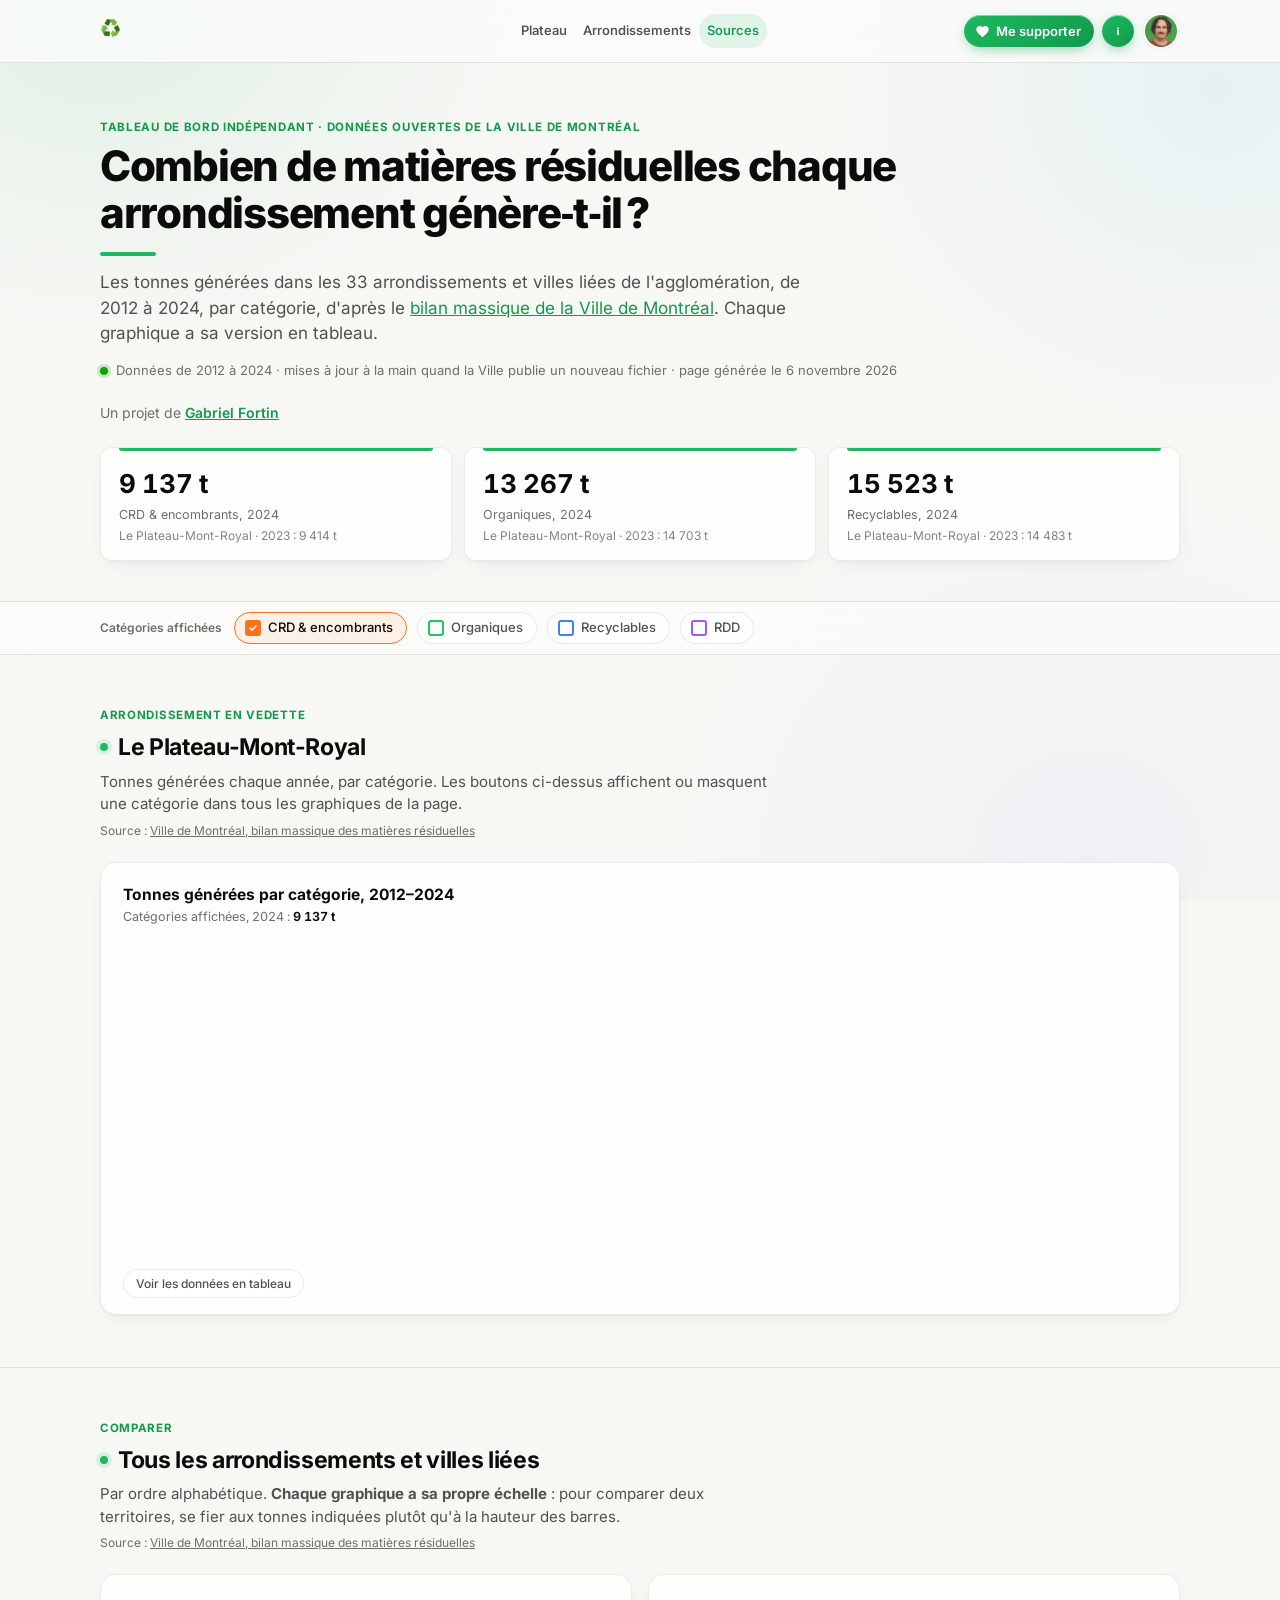
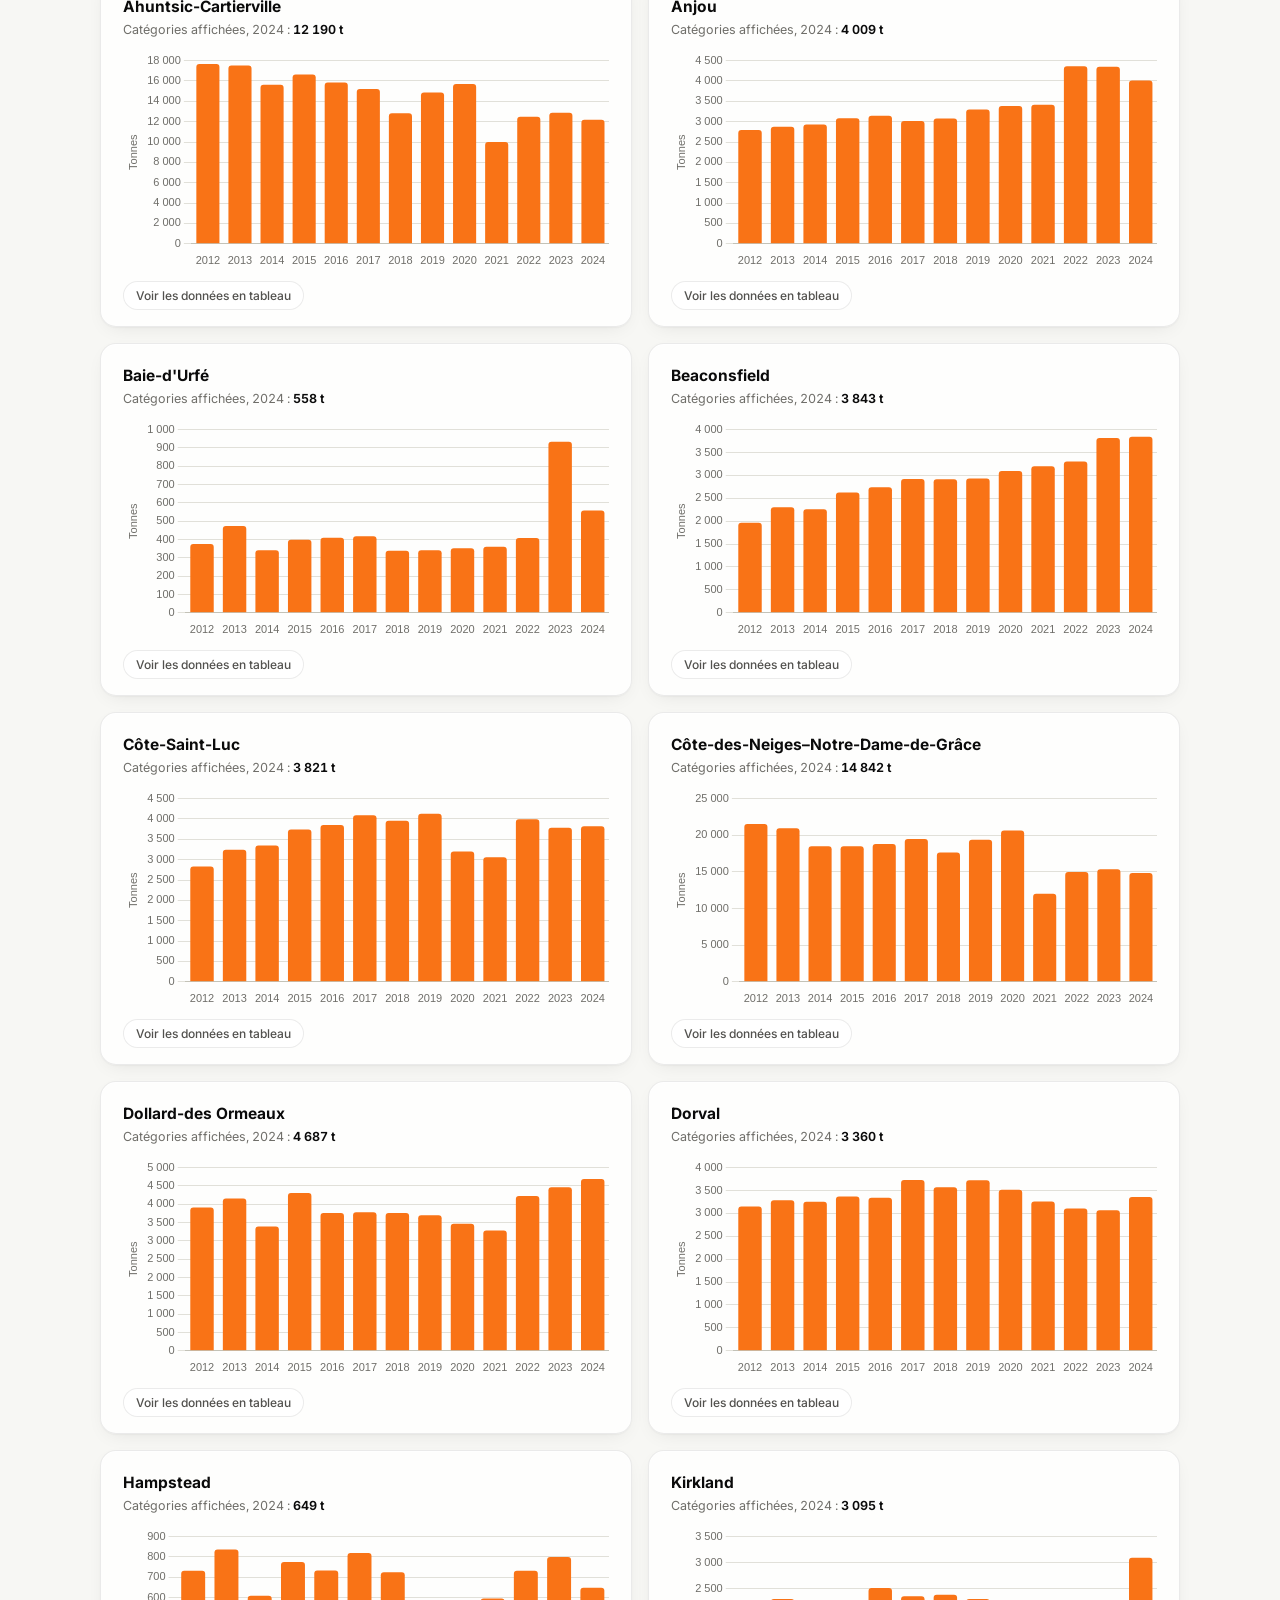
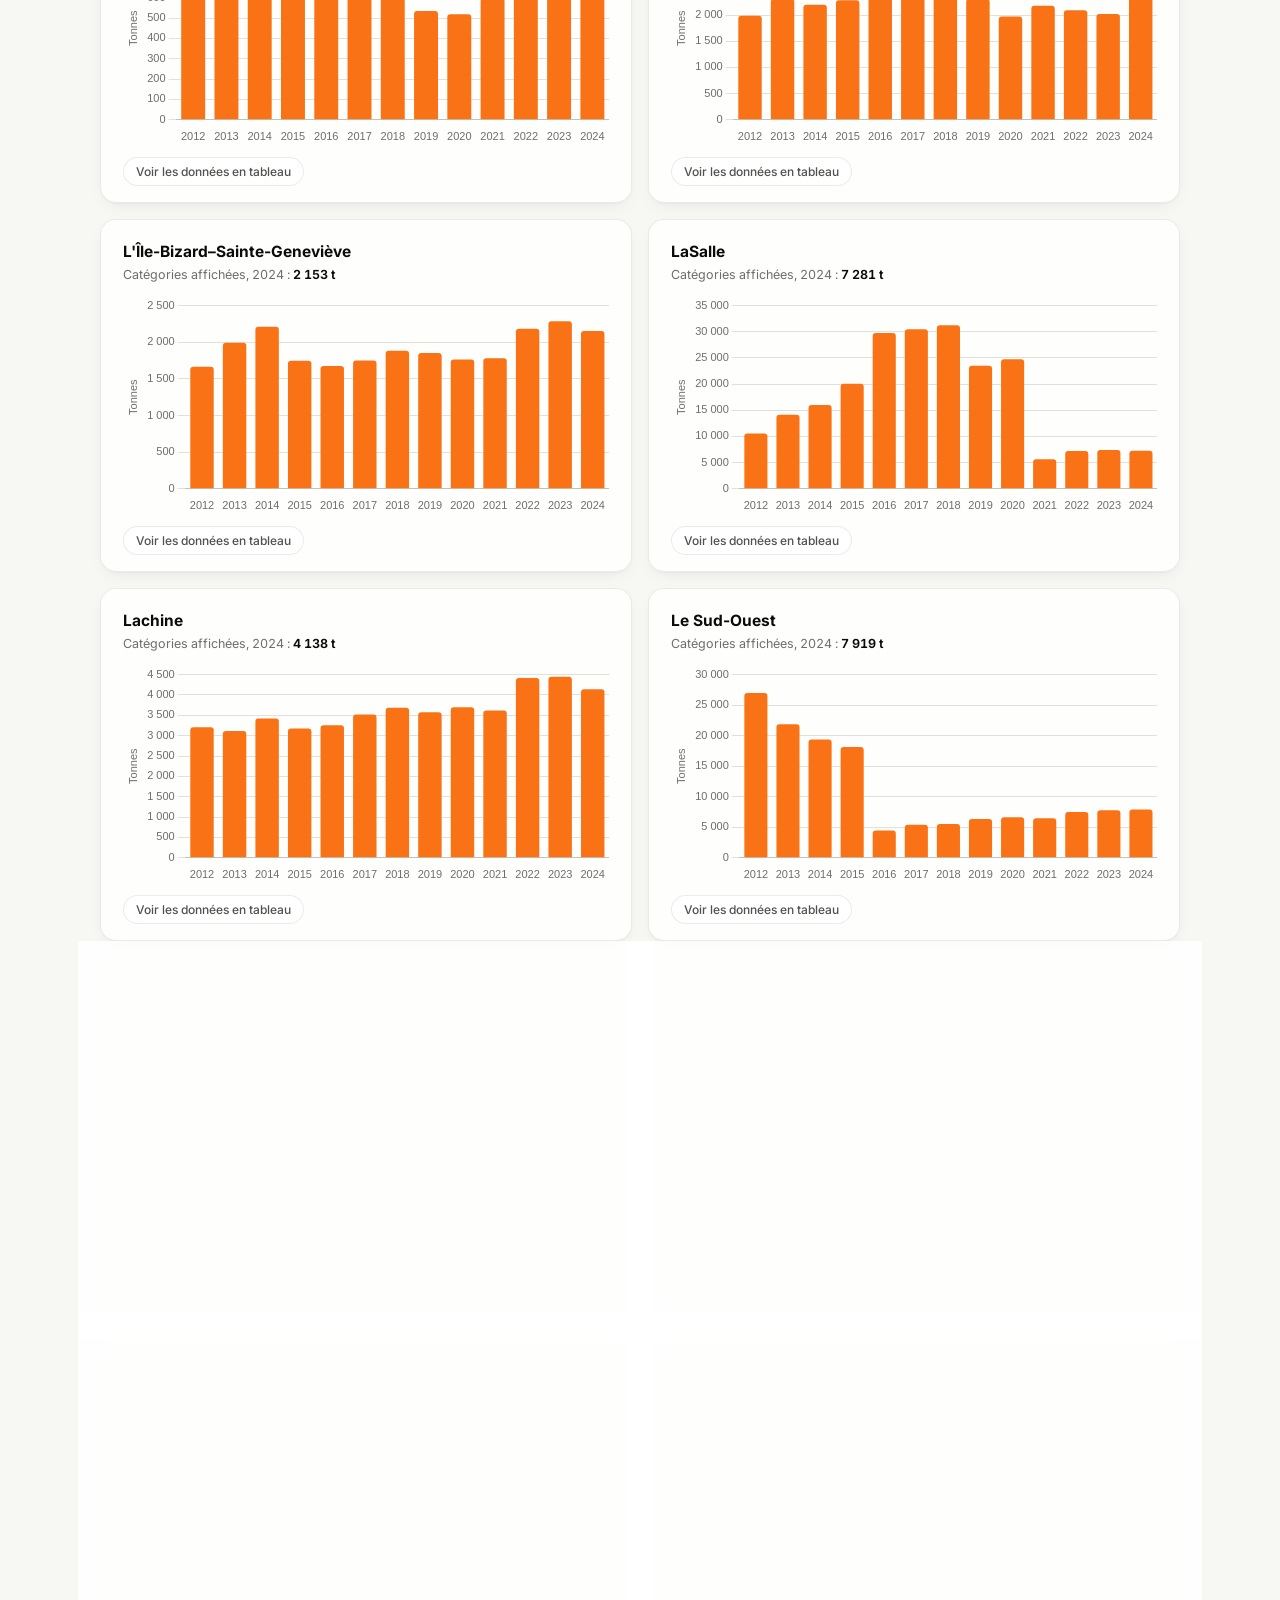
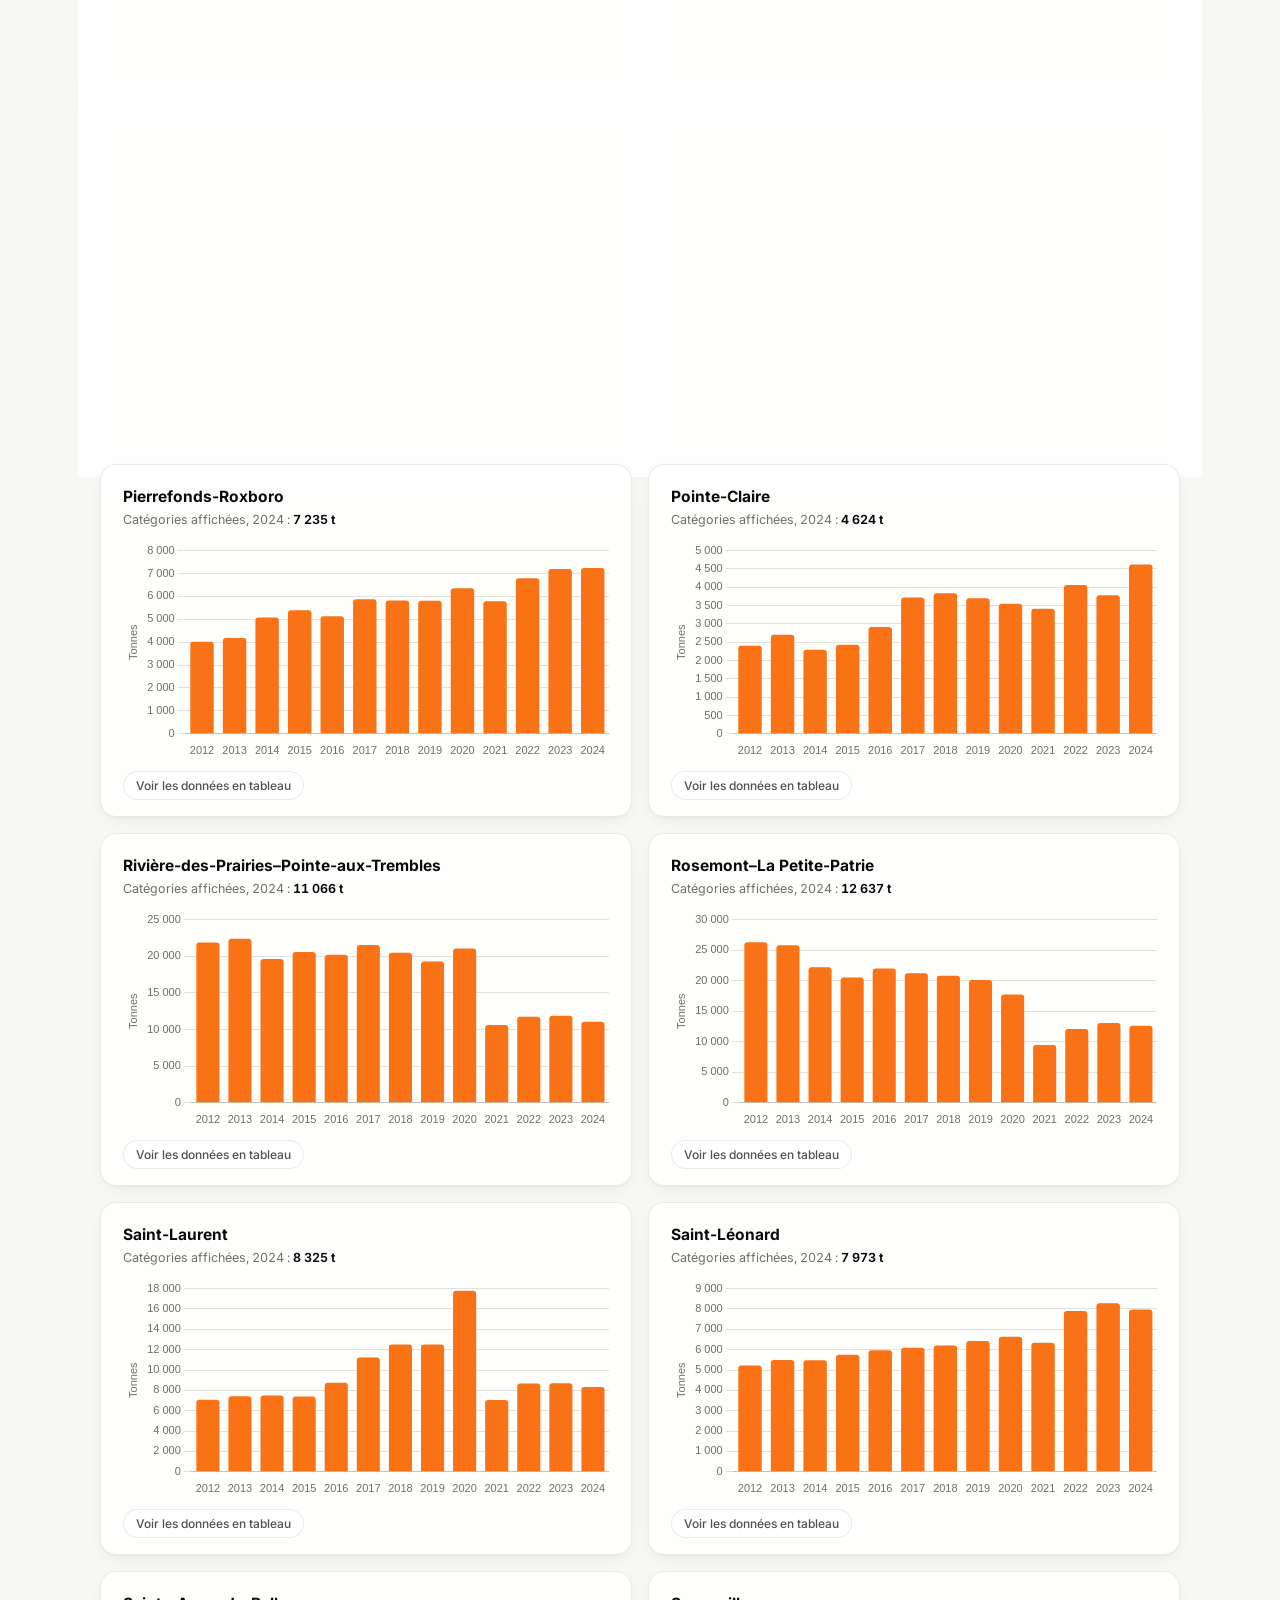
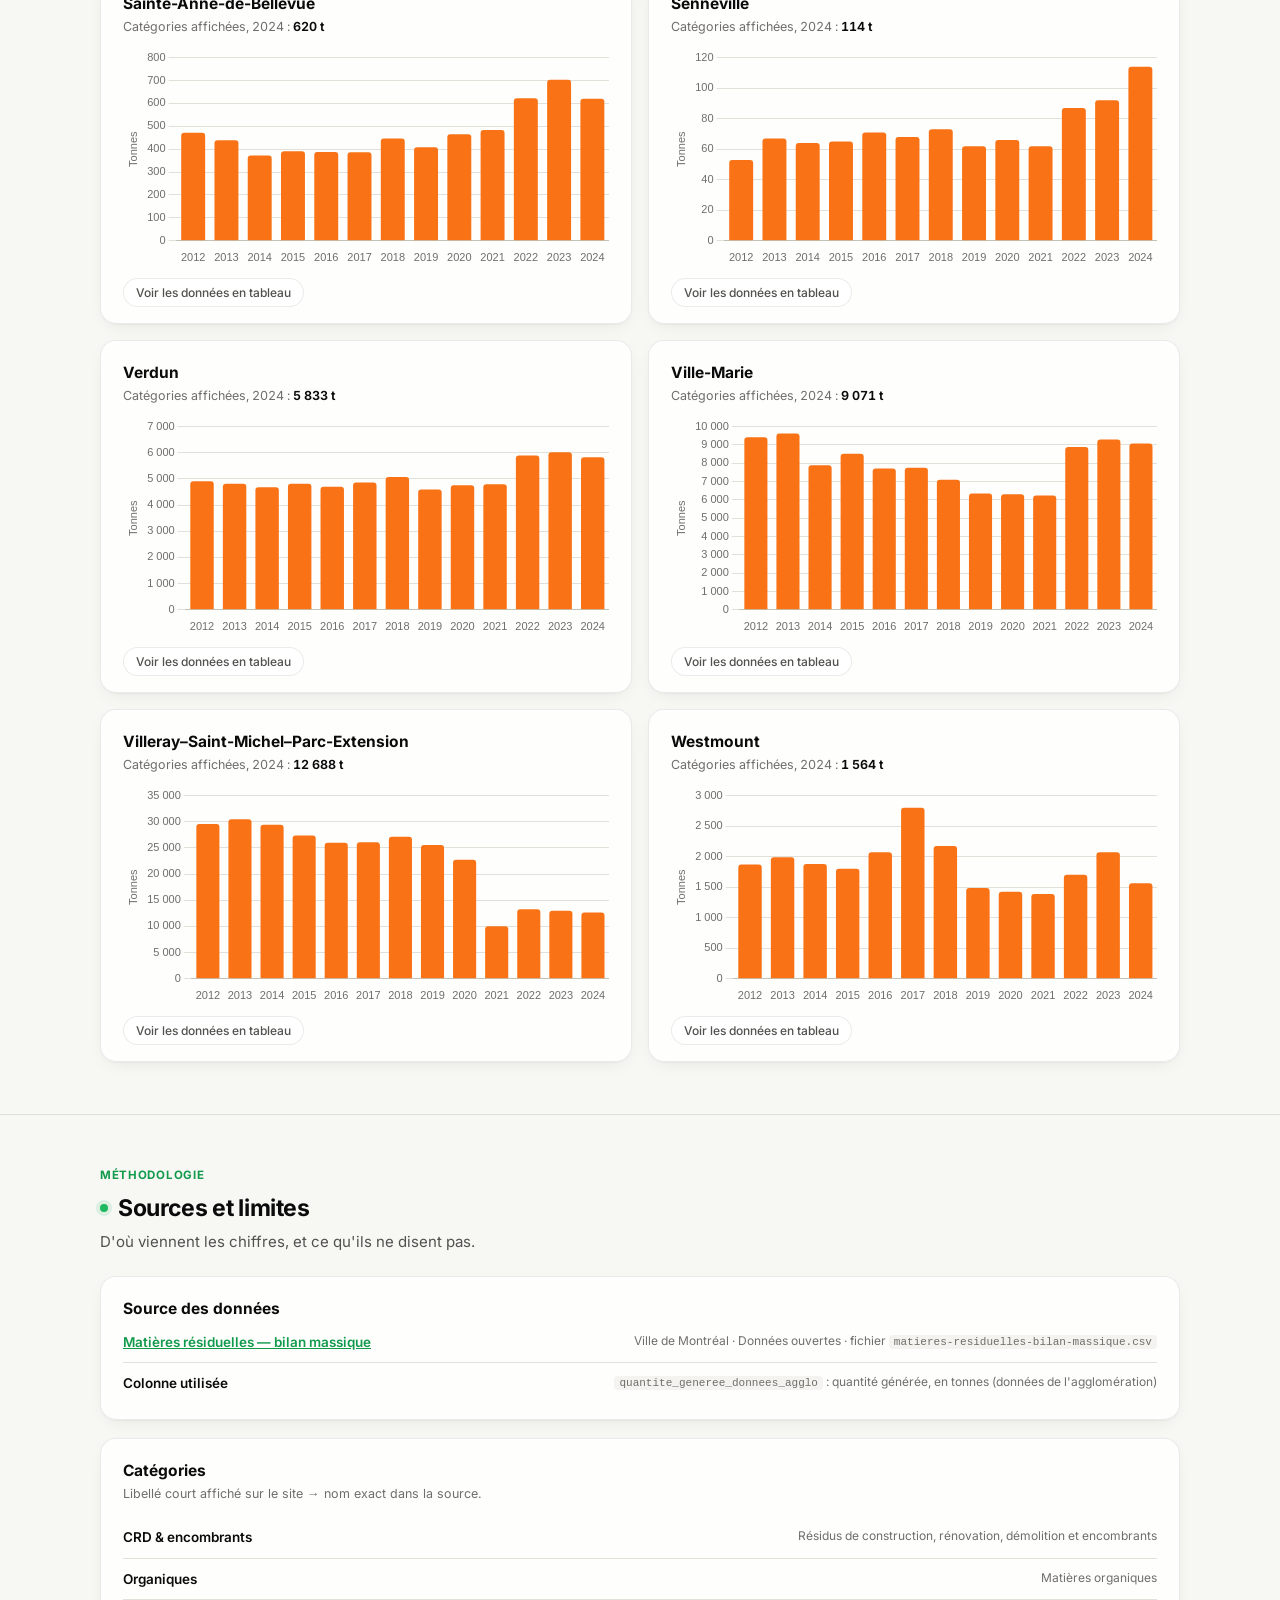
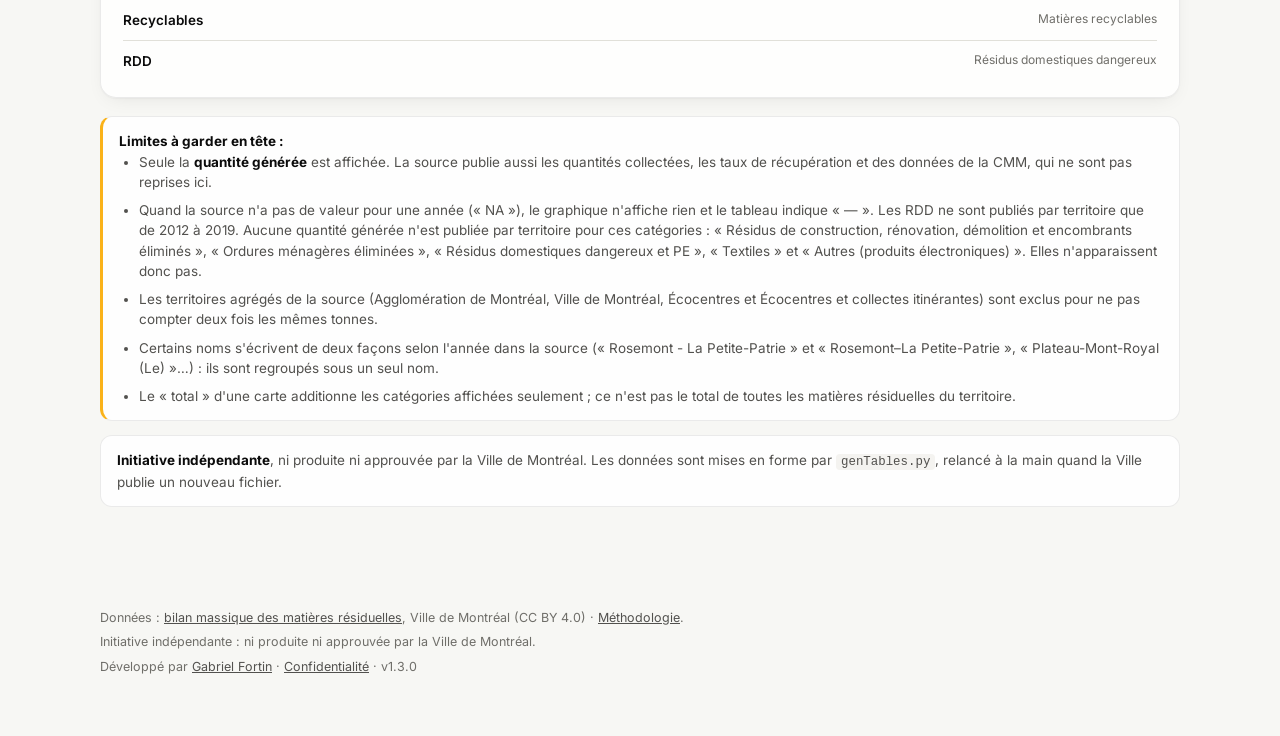
==== index.html @ a58c0c2a "Base commune du style D, Chart.js et Inter hébergés, attente du bac de tri - css/style-d.css et js/s" ====
<!doctype html>
<html lang="fr">
<head>
<meta charset="utf-8" />
<meta name="viewport" content="width=device-width, initial-scale=1" />
<title>Matières résiduelles Montréal — bilan massique par arrondissement</title>
<meta name="description" content="Tonnes de matières résiduelles générées par arrondissement et ville liée de l'agglomération de Montréal, de 2012 à 2024, d'après le bilan massique de la Ville de Montréal." />
<link rel="canonical" href="https://dechets.gabfortin.com/" />
<meta name="author" content="Gabriel Fortin" />
<meta property="og:type" content="website" />
<meta property="og:site_name" content="Gabriel Fortin" />
<meta property="og:title" content="Matières résiduelles Montréal" />
<meta property="og:description" content="Tonnes de matières résiduelles générées par arrondissement et ville liée de l'agglomération de Montréal, de 2012 à 2024, d'après le bilan massique de la Ville de Montréal." />
<meta property="og:url" content="https://dechets.gabfortin.com/" />
<meta property="og:image" content="https://dechets.gabfortin.com/img/apercu.jpg" />
<meta property="og:locale" content="fr_CA" />
<meta name="twitter:card" content="summary_large_image" />
<meta name="twitter:title" content="Matières résiduelles Montréal" />
<meta name="twitter:description" content="Tonnes de matières résiduelles générées par arrondissement et ville liée de l'agglomération de Montréal, de 2012 à 2024." />
<meta name="twitter:image" content="https://dechets.gabfortin.com/img/apercu.jpg" />
<script type="application/ld+json">
{
  "@context": "https://schema.org",
  "@type": "Dataset",
  "name": "Matières résiduelles Montréal — bilan massique par arrondissement",
  "description": "Tonnes de matières résiduelles générées par arrondissement et ville liée de l'agglomération de Montréal, de 2012 à 2024, par catégorie.",
  "url": "https://dechets.gabfortin.com/",
  "image": "https://dechets.gabfortin.com/img/apercu.jpg",
  "inLanguage": "fr-CA",
  "temporalCoverage": "2012/2024",
  "spatialCoverage": { "@type": "Place", "name": "Agglomération de Montréal, Québec" },
  "author": { "@type": "Person", "@id": "https://gabfortin.com/#gabriel-fortin", "name": "Gabriel Fortin", "url": "https://gabfortin.com" },
  "isBasedOn": "https://donnees.montreal.ca/dataset/matieres-residuelles-bilan-massique"
}
</script>
<link rel="icon" href="data:image/svg+xml,<svg xmlns=%22http://www.w3.org/2000/svg%22 viewBox=%220 0 100 100%22><text y=%22.9em%22 font-size=%2290%22>♻️</text></svg>" />
<link rel="stylesheet" href="css/style-d.css?v=1.3.0" />
<link rel="stylesheet" href="css/style.css?v=1.3.0" />
<link rel="stylesheet" href="css/chargement.css?v=1.3.0" />
<link rel="stylesheet" href="css/chargement-bac.css?v=1.3.0" />
<link rel="stylesheet" href="css/hybride.css?v=1.3.0" />
<script>window.goatcounter = {path: function(p) { return location.host + p }}</script>
<script data-goatcounter="https://gabfortin.goatcounter.com/count" async src="//gc.zgo.at/count.js"></script>
</head>
<body>
<a class="skip-link" href="#principal">Aller au contenu principal</a>

<header class="site-header">
  <div class="wrap">
    <a class="brand" href="#principal" aria-label="Matières résiduelles"><span class="brand-icone" aria-hidden="true">♻️</span><span class="brand-texte">Matières résiduelles <small>Montréal · bilan massique</small></span></a>
    <nav class="main-nav" aria-label="Navigation principale">
      <a href="#plateau">Plateau</a>
      <a href="#arrondissements">Arrondissements</a>
      <a href="#methodologie">Sources</a>
    </nav>
    <div class="topbar-droite">
      <button type="button" class="gf-info-btn" id="gfInfoBtn" aria-label="À propos de ce site" aria-haspopup="dialog" aria-controls="gfInfoOverlay" title="À propos">
        <svg viewBox="0 0 24 24" fill="none" aria-hidden="true"><circle cx="12" cy="7.6" r="1.4" fill="currentColor"/><path d="M12 11v6.2" stroke="currentColor" stroke-width="2.3" stroke-linecap="round"/></svg>
      </button>
      <script src="js/don.js?v=1.3.0"></script>
      <a class="topbar-profile" href="https://gabfortin.com" target="_blank" rel="noopener" title="gabfortin.com">
        <span class="topbar-profile-name">gabfortin.com</span>
        <img src="img/gabriel-fortin.jpg" alt="Gabriel Fortin" width="32" height="32">
      </a>
    </div>
  </div>
</header>
<script src="js/titre-barre.js?v=1.3.0"></script>

<main id="principal">

  <section class="hero">
    <div class="wrap">
      <p class="eyebrow">Tableau de bord indépendant · données ouvertes de la Ville de Montréal</p>
      <h1>Combien de matières résiduelles chaque arrondissement génère&#8209;t&#8209;il&#8239;?</h1>
      <p class="lede">
        Les tonnes générées dans les <span data-fill="nb-territoires">33</span> arrondissements et villes liées de l'agglomération,
        de <span data-fill="premiere-annee">2012</span> à <span data-fill="derniere-annee">2024</span>, par catégorie, d'après le
        <a href="https://donnees.montreal.ca/dataset/matieres-residuelles-bilan-massique" target="_blank" rel="noopener">bilan massique de la Ville de Montréal</a>.
        Chaque graphique a sa version en tableau.
      </p>
      <p class="freshness" id="hero-freshness" hidden></p>
      <p class="byline">Un projet de <a href="https://gabfortin.com" target="_blank" rel="noopener">Gabriel Fortin</a></p>
      <div class="kpi-grid" id="kpi-grid">
        <div class="kpi-card"><div class="kpi-value">…</div><div class="kpi-label">Chargement…</div></div>
      </div>
    </div>
  </section>

  <div class="filter-bar">
    <div class="wrap" id="filters" role="group" aria-labelledby="filters-label">
      <span class="filter-label" id="filters-label">Catégories affichées</span>
    </div>
  </div>

  <section class="panel" id="plateau">
    <div class="wrap">
      <div class="section-head">
        <div>
          <p class="eyebrow">Arrondissement en vedette</p>
          <h2>Le Plateau-Mont-Royal</h2>
          <p class="section-intro">Tonnes générées chaque année, par catégorie. Les boutons ci-dessus affichent ou masquent une
          catégorie dans tous les graphiques de la page.</p>
        </div>
        <span class="source-tag">Source : <a href="https://donnees.montreal.ca/dataset/matieres-residuelles-bilan-massique" target="_blank" rel="noopener">Ville de Montréal, bilan massique des matières résiduelles</a></span>
      </div>
      <div id="featured"></div>
    </div>
  </section>

  <section class="panel" id="arrondissements">
    <div class="wrap">
      <div class="section-head">
        <div>
          <p class="eyebrow">Comparer</p>
          <h2>Tous les arrondissements et villes liées</h2>
          <p class="section-intro">Par ordre alphabétique. <strong>Chaque graphique a sa propre échelle</strong> : pour comparer deux
          territoires, se fier aux tonnes indiquées plutôt qu'à la hauteur des barres.</p>
        </div>
        <span class="source-tag">Source : <a href="https://donnees.montreal.ca/dataset/matieres-residuelles-bilan-massique" target="_blank" rel="noopener">Ville de Montréal, bilan massique des matières résiduelles</a></span>
      </div>
      <div class="boroughs-grid" id="boroughs"></div>
    </div>
  </section>

  <section class="panel" id="methodologie">
    <div class="wrap">
      <div class="section-head">
        <div>
          <p class="eyebrow">Méthodologie</p>
          <h2>Sources et limites</h2>
          <p class="section-intro">D'où viennent les chiffres, et ce qu'ils ne disent pas.</p>
        </div>
      </div>

      <div class="card">
        <h3>Source des données</h3>
        <div class="source-list">
          <div class="src-item">
            <span class="src-name"><a href="https://donnees.montreal.ca/dataset/matieres-residuelles-bilan-massique" target="_blank" rel="noopener">Matières résiduelles — bilan massique</a></span>
            <span class="src-meta">Ville de Montréal · Données ouvertes · fichier <code class="inline">matieres-residuelles-bilan-massique.csv</code></span>
          </div>
          <div class="src-item">
            <span class="src-name">Colonne utilisée</span>
            <span class="src-meta"><code class="inline">quantite_generee_donnees_agglo</code> : quantité générée, en tonnes (données de l'agglomération)</span>
          </div>
        </div>
      </div>

      <div class="card">
        <h3>Catégories</h3>
        <p class="chart-caption">Libellé court affiché sur le site → nom exact dans la source.</p>
        <div class="source-list" id="categories-list"></div>
      </div>

      <div class="callout gap" style="margin-top:18px">
        <strong>Limites à garder en tête :</strong>
        <ul class="limits-list">
          <li>Seule la <strong>quantité générée</strong> est affichée. La source publie aussi les quantités collectées, les taux de
          récupération et des données de la CMM, qui ne sont pas reprises ici.</li>
          <li>Quand la source n'a pas de valeur pour une année (« NA »), le graphique n'affiche rien et le tableau indique « — ».
          Les RDD ne sont publiés par territoire que de <span data-fill="rdd-periode">2012 à 2019</span>.
          <span id="sans-donnees"></span></li>
          <li>Les territoires agrégés de la source (<span data-fill="exclus">Agglomération de Montréal, Ville de Montréal, Écocentres</span>)
          sont exclus pour ne pas compter deux fois les mêmes tonnes.</li>
          <li>Certains noms s'écrivent de deux façons selon l'année dans la source (« Rosemont - La Petite-Patrie » et
          « Rosemont–La Petite-Patrie », « Plateau-Mont-Royal (Le) »…) : ils sont regroupés sous un seul nom.</li>
          <li>Le « total » d'une carte additionne les catégories affichées seulement ; ce n'est pas le total de toutes les matières
          résiduelles du territoire.</li>
        </ul>
      </div>

      <p class="callout" style="margin-top:14px">
        <strong>Initiative indépendante</strong>, ni produite ni approuvée par la Ville de Montréal. Les données sont mises en forme
        par <code class="inline">genTables.py</code>, relancé à la main quand la Ville publie un nouveau fichier.
      </p>
    </div>
  </section>

</main>

<div class="gf-info-overlay" id="gfInfoOverlay">
  <div class="gf-info-panel" role="dialog" aria-modal="true" aria-labelledby="gfInfoTitle">
    <button type="button" class="gf-info-close" id="gfInfoClose" aria-label="Fermer « À propos »">✕</button>
    <h2 id="gfInfoTitle">À propos de ce site</h2>
    <p>Tonnes de matières résiduelles générées par arrondissement et ville liée de l'agglomération de Montréal, de 2012 à 2024, d'après le bilan massique de la Ville de Montréal.</p>
    <p><strong>Données :</strong> <a href="https://donnees.montreal.ca/dataset/matieres-residuelles-bilan-massique" target="_blank" rel="noopener">bilan massique des matières résiduelles</a>, données ouvertes de la Ville de Montréal. Détails : <a href="#methodologie" data-ferme-apropos>méthodologie</a>.</p>
    <p><span data-copie-de="hero-freshness">Mises à jour à la main quand la Ville publie un nouveau fichier</span>.</p>
    <p><strong>Initiative indépendante</strong> : n'est pas un produit officiel de la Ville de Montréal.</p>
    <p>Réalisé par <a href="https://gabfortin.com" target="_blank" rel="noopener">Gabriel Fortin</a> · <a href="confidentialite.html">Confidentialité</a></p>
  </div>
</div>

<footer class="site-footer">
  <div class="wrap">
    <p>Données : <a href="https://donnees.montreal.ca/dataset/matieres-residuelles-bilan-massique" target="_blank" rel="noopener">bilan massique des matières résiduelles</a>, Ville de Montréal (CC BY 4.0) · <a href="#methodologie">Méthodologie</a>.</p>
    <p>Initiative indépendante : ni produite ni approuvée par la Ville de Montréal.</p>
    <p>Développé par <a href="https://gabfortin.com" target="_blank" rel="noopener">Gabriel Fortin</a> · <a href="confidentialite.html">Confidentialité</a> · v<span data-version>1.3.0</span></p>
  </div>
</footer>

<script src="vendor/chartjs/chart.umd.min.js?v=1.3.0"></script>
<script src="js/style-d.js?v=1.3.0"></script>
<script src="js/chargement.js?v=1.3.0"></script>
<script src="js/main.js?v=1.3.0"></script>
<script src="js/apropos.js?v=1.3.0"></script>
</body>
</html>
---- css/style-d.css ----
/* ===========================================================================
   Style D « dashboard détaillé » — feuille de base commune
   Modèle unique : ~/Developer/outils/communs/style-d.css (DESIGN-PAGES.md).
   Ne pas modifier la copie d'un site : changer le modèle, puis lancer
   python3 ~/Developer/outils/recopier_communs.py --appliquer

   Ordre de chargement : style-d.css, puis css/style.css du site (ses jetons
   et composants propres), puis hybride.css (habillage commun).
   La classe html.print-light (ajoutée avant l'impression) force les jetons
   clairs, même sur un appareil en mode sombre.
   =========================================================================== */

:root {
  color-scheme: light;
  --surface-1: #fcfcfb;
  --page-plane: #f9f9f7;
  --surface-2: #f2f1ed;
  --text-primary: #0b0b0b;
  --text-secondary: #52514e;
  --text-muted: #898781;
  --gridline: #e1e0d9;
  --baseline: #c3c2b7;
  --border: rgba(11, 11, 11, 0.10);
  --border-strong: rgba(11, 11, 11, 0.16);

  --series-tc: #2a78d6;      /* transport collectif — bleu (slot 1) */
  --series-auto: #eb6834;    /* auto — orange (slot 2) */
  --series-actif: #1baf7a;   /* actif — sarcelle (slot 3) */
  --series-scolaire: #eda100;/* scolaire — jaune (slot 4) */
  --series-autre: #898781;   /* autre — gris neutre */
  --series-5: #e87ba4;
  --series-6: #008300;
  --series-7: #6250d6;
  --series-8: #e34948;


  --status-good: #0ca30c;
  --status-warning: #fab219;
  --status-serious: #ec835a;
  --status-critical: #d03b3b;

  --radius-sm: 6px;
  --radius-md: 10px;
  --radius-lg: 16px;
  --shadow-card: 0 1px 2px rgba(11,11,11,0.04), 0 1px 10px rgba(11,11,11,0.05);
}

@media (prefers-color-scheme: dark) {
  :root:not(.print-light):where(:not([data-theme="light"])) {
    color-scheme: dark;
    --surface-1: #1a1a19;
    --page-plane: #0d0d0d;
    --surface-2: #232321;
    --text-primary: #f0efec;
    --text-secondary: #c3c2b7;
    --text-muted: #898781;
    --gridline: #2c2c2a;
    --baseline: #383835;
    --border: rgba(255,255,255,0.10);
    --border-strong: rgba(255,255,255,0.16);

    --series-tc: #3987e5;
    --series-auto: #d95926;
    --series-actif: #199e70;
    --series-scolaire: #c98500;
    --series-autre: #a9a8a1;
    --series-5: #d55181;
    --series-6: #008300;
    --series-7: #9085e9;
    --series-8: #e66767;
  }
}
/* Thème sombre forcé (futur bouton de thème : <html data-theme="dark">), mêmes règles que ci-dessus. */
  :root:not(.print-light):where([data-theme="dark"]) {
    color-scheme: dark;
    --surface-1: #1a1a19;
    --page-plane: #0d0d0d;
    --surface-2: #232321;
    --text-primary: #f0efec;
    --text-secondary: #c3c2b7;
    --text-muted: #898781;
    --gridline: #2c2c2a;
    --baseline: #383835;
    --border: rgba(255,255,255,0.10);
    --border-strong: rgba(255,255,255,0.16);

    --series-tc: #3987e5;
    --series-auto: #d95926;
    --series-actif: #199e70;
    --series-scolaire: #c98500;
    --series-autre: #a9a8a1;
    --series-5: #d55181;
    --series-6: #008300;
    --series-7: #9085e9;
    --series-8: #e66767;
  }


* { box-sizing: border-box; }
html { scroll-behavior: smooth; }
body {
  margin: 0;
  font-family: system-ui, -apple-system, "Segoe UI", sans-serif;
  background: var(--page-plane);
  color: var(--text-primary);
  line-height: 1.5;
  -webkit-font-smoothing: antialiased;
}

a { color: var(--series-tc); }
a:hover { text-decoration: none; }

.wrap {
  max-width: 1120px;
  margin: 0 auto;
  padding: 0 20px;
}

/* ---------- Header / nav ---------- */
header.site-header {
  position: sticky;
  top: 0;
  z-index: 50;
  background: color-mix(in srgb, var(--surface-1) 92%, transparent);
  backdrop-filter: blur(8px);
  border-bottom: 1px solid var(--border);
}
.site-header .wrap {
  display: flex;
  align-items: center;
  justify-content: space-between;
  gap: 16px;
  padding-top: 12px;
  padding-bottom: 12px;
}
.brand {
  display: flex;
  align-items: baseline;
  gap: 8px;
  font-weight: 700;
  font-size: 17px;
  text-decoration: none;
  color: var(--text-primary);
  white-space: nowrap;
}
.brand small {
  font-weight: 500;
  font-size: 12px;
  color: var(--text-muted);
}
nav.main-nav {
  display: flex;
  gap: 4px;
  flex-wrap: wrap;
  justify-content: flex-end;
}
nav.main-nav a {
  color: var(--text-secondary);
  text-decoration: none;
  font-size: 13.5px;
  font-weight: 600;
  padding: 7px 10px;
  border-radius: var(--radius-sm);
  white-space: nowrap;
}
nav.main-nav a:hover { background: var(--surface-2); color: var(--text-primary); }

/* ---------- Hero ---------- */
.hero {
  padding: 56px 0 40px;
  border-bottom: 1px solid var(--border);
}
.hero h1 {
  font-size: clamp(28px, 4vw, 42px);
  line-height: 1.12;
  margin: 0 0 14px;
  max-width: 820px;
  letter-spacing: -0.01em;
}
.hero .lede {
  font-size: 17px;
  color: var(--text-secondary);
  max-width: 700px;
  margin: 0 0 28px;
}
.hero .lede strong { color: var(--text-primary); }
.hero .byline {
  font-size: 14px;
  color: var(--text-muted);
  margin: -14px 0 24px;
}
.hero .byline a { color: var(--text-secondary); font-weight: 600; }

.kpi-grid {
  display: grid;
  grid-template-columns: repeat(auto-fit, minmax(190px, 1fr));
  gap: 12px;
  margin-top: 8px;
}
.kpi-card {
  background: var(--surface-1);
  border: 1px solid var(--border);
  border-radius: var(--radius-md);
  padding: 16px 18px;
  box-shadow: var(--shadow-card);
}
.kpi-card .kpi-value, .card > .kpi-value {
  font-size: 26px;
  font-weight: 700;
  font-variant-numeric: tabular-nums;
  letter-spacing: -0.01em;
  display: flex;
  align-items: baseline;
  gap: 6px;
}
.kpi-card .kpi-delta { font-size: 13px; font-weight: 600; }
.kpi-card .kpi-delta.up { color: var(--status-good); }
.kpi-card .kpi-delta.down { color: var(--status-critical); }
.kpi-card .kpi-label, .card > .kpi-label {
  margin-top: 4px;
  font-size: 12.5px;
  color: var(--text-muted);
  line-height: 1.3;
}

/* ---------- Sections ---------- */
section.panel {
  padding: 52px 0;
  border-bottom: 1px solid var(--border);
}
section.panel:last-of-type { border-bottom: none; }
.section-head {
  display: flex;
  justify-content: space-between;
  align-items: flex-end;
  gap: 24px;
  flex-wrap: wrap;
  margin-bottom: 22px;
}
.section-head h2 {
  font-size: 23px;
  margin: 0 0 6px;
  letter-spacing: -0.005em;
}
.section-head .section-intro {
  color: var(--text-secondary);
  max-width: 680px;
  font-size: 15px;
  margin: 0;
}
.eyebrow {
  text-transform: uppercase;
  letter-spacing: 0.06em;
  font-size: 11.5px;
  font-weight: 700;
  color: var(--series-tc);
  margin: 0 0 6px;
}

.source-tag {
  font-size: 12px;
  color: var(--text-muted);
}
.source-tag a { color: var(--text-muted); text-decoration: underline; }

/* ---------- Cards / chart containers ---------- */
.card {
  background: var(--surface-1);
  border: 1px solid var(--border);
  border-radius: var(--radius-lg);
  padding: 20px 22px 16px;
  box-shadow: var(--shadow-card);
}
.card + .card { margin-top: 18px; }
.card h3 {
  font-size: 15.5px;
  margin: 0 0 2px;
}
.card .chart-caption {
  font-size: 12.5px;
  color: var(--text-muted);
  margin: 0 0 14px;
}
.chart-box { position: relative; width: 100%; }
.chart-box.h-280 { height: 280px; }
.chart-box.h-320 { height: 320px; }
.chart-box.h-360 { height: 360px; }
.chart-box.h-boroughs { height: 560px; }

.grid-2 > *, .grid-3 > * { min-width: 0; }
.grid-2 > .card + .card, .grid-3 > .card + .card { margin-top: 0; }

.grid-2 {
  display: grid;
  grid-template-columns: 1.3fr 1fr;
  gap: 18px;
}
@media (max-width: 860px) {
  .grid-2 { grid-template-columns: 1fr; }
}
.grid-3 {
  display: grid;
  grid-template-columns: repeat(3, 1fr);
  gap: 14px;
}
@media (max-width: 760px) {
  .grid-3 { grid-template-columns: 1fr; }
}

.legend-row {
  display: flex;
  flex-wrap: wrap;
  gap: 14px;
  margin: 10px 0 0;
  font-size: 12.5px;
  color: var(--text-secondary);
}
.legend-row .dot {
  display: inline-block;
  width: 9px; height: 9px;
  border-radius: 2px;
  margin-right: 5px;
  vertical-align: middle;
}

.table-toggle {
  background: none;
  border: 1px solid var(--border-strong);
  color: var(--text-secondary);
  font-size: 12px;
  border-radius: var(--radius-sm);
  padding: 5px 9px;
  cursor: pointer;
  font-family: inherit;
}

.data-table-wrap { display: none; margin-top: 14px; overflow-x: auto; }
.data-table-wrap.open { display: block; }
table.data-table {
  width: 100%;
  border-collapse: collapse;
  font-size: 12.5px;
  font-variant-numeric: tabular-nums;
}
table.data-table th, table.data-table td {
  text-align: right;
  padding: 6px 10px;
  border-bottom: 1px solid var(--gridline);
  white-space: nowrap;
}
table.data-table th:first-child, table.data-table td:first-child { text-align: left; }
table.data-table thead th {
  color: var(--text-muted);
  font-weight: 600;
  font-size: 11.5px;
  text-transform: uppercase;
  letter-spacing: 0.03em;
}

/* ---------- Stat strip ---------- */
.stat-strip {
  display: grid;
  grid-template-columns: repeat(auto-fit, minmax(150px, 1fr));
  gap: 14px;
}
.stat-strip .stat {
  border-left: 3px solid var(--series-tc);
  padding: 2px 0 2px 12px;
}
.stat .stat-value { font-size: 22px; font-weight: 700; font-variant-numeric: tabular-nums; }
.stat .stat-label { font-size: 12px; color: var(--text-muted); margin-top: 2px; }


/* ---------- Callout ---------- */
.callout {
  border: 1px solid var(--border);
  background: var(--surface-2);
  border-radius: var(--radius-md);
  padding: 14px 16px;
  font-size: 13.5px;
  color: var(--text-secondary);
}
.callout strong { color: var(--text-primary); }
.callout.gap {
  border-left: 3px solid var(--status-warning);
}

/* ---------- Methodology ---------- */
.source-list {
  font-size: 13.5px;
  color: var(--text-secondary);
}
.source-list .src-item {
  padding: 10px 0;
  border-bottom: 1px solid var(--gridline);
  display: flex;
  justify-content: space-between;
  gap: 14px;
  flex-wrap: wrap;
}
.source-list .src-item:last-child { border-bottom: none; }
.src-item .src-name { font-weight: 600; color: var(--text-primary); }
.src-item .src-meta { color: var(--text-muted); font-size: 12px; }

/* ---------- Footer ---------- */
footer.site-footer {
  padding: 36px 0 60px;
  color: var(--text-muted);
  font-size: 12.5px;
}
footer.site-footer a { color: var(--text-muted); }

/* ---------- Misc ---------- */
.pill {
  display: inline-block;
  font-size: 11px;
  font-weight: 700;
  padding: 2px 8px;
  border-radius: 999px;
  background: var(--surface-2);
  color: var(--text-secondary);
}

.skip-link {
  position: absolute;
  left: -9999px;
  top: 0;
  background: var(--surface-1);
  color: var(--text-primary);
  padding: 10px 14px;
  z-index: 100;
}
.skip-link:focus { left: 10px; top: 10px; }

code.inline {
  font-family: ui-monospace, SFMono-Regular, Menlo, monospace;
  background: var(--surface-2);
  padding: 1px 5px;
  border-radius: 4px;
  font-size: 0.92em;
  overflow-wrap: anywhere;
}

/* ---------- Mobile ---------- */
@media (max-width: 760px) {
  /* La nav passe sous la marque, sur une seule ligne défilable. */
  .site-header .wrap {
    flex-wrap: wrap;
    row-gap: 6px;
    padding-top: 10px;
    padding-bottom: 6px;
  }
  .brand { font-size: 16px; }
  nav.main-nav {
    order: 3;
    flex-wrap: nowrap;
    justify-content: flex-start;
    overflow-x: auto;
    scrollbar-width: none;
    margin: 0 -16px;
    padding: 0 12px;
    width: calc(100% + 32px);
    -webkit-mask-image: linear-gradient(to right, #000 85%, transparent);
            mask-image: linear-gradient(to right, #000 85%, transparent);
  }
  nav.main-nav::-webkit-scrollbar { display: none; }
  nav.main-nav a { padding: 6px 9px; font-size: 13px; }
  html { scroll-padding-top: 96px; }
}

@media (max-width: 600px) {
  .wrap { padding: 0 16px; }
  .brand small { display: none; }

  .hero { padding: 32px 0 28px; }
  .hero .lede { font-size: 15.5px; margin-bottom: 20px; }
  .kpi-card { padding: 14px 16px; }
  .kpi-card .kpi-value { font-size: 23px; flex-wrap: wrap; }

  section.panel { padding: 36px 0; }
  .section-head { gap: 10px; margin-bottom: 16px; }
  .section-head h2 { font-size: 20px; }
  .section-head .section-intro { font-size: 14.5px; }

  .card { padding: 16px 14px 14px; border-radius: var(--radius-md); }
  .card h3 { font-size: 15px; }
  .stat .stat-value { font-size: 20px; }

}
---- css/style.css ----
/* ===========================================================================
   Matières résiduelles Montréal — feuille de style
   Style D « dashboard détaillé » (hybride) : seulement ce qui est propre au
   site. La base commune est dans css/style-d.css (modèle
   outils/communs/style-d.css), chargée avant ; l'habillage est dans hybride.css.

   Palette catégorielle fixe : une catégorie = une couleur sur tout le site
   (jetons --mat-*, utilisés par les graphiques et les boutons de filtre).
   =========================================================================== */

:root {
  /* Catégories de matières (couleurs d'origine du projet) */
  --mat-crd: #f97316;            /* CRD & encombrants — orange */
  --mat-crd-elimines: #fb923c;
  --mat-recyclables: #3b82f6;    /* bleu */
  --mat-organiques: #22c55e;     /* vert */
  --mat-ordures: #ef4444;        /* rouge */
  --mat-rdd: #a855f7;            /* RDD — violet */
  --mat-rdd-pe: #c084fc;
  --mat-textiles: #ec4899;
  --mat-electroniques: #14b8a6;
  --mat-autre: #94a3b8;
}

@media (prefers-color-scheme: dark) {
  :root:not(.print-light):where(:not([data-theme="light"])) {
    --mat-recyclables: #4f8ff7;   /* un peu éclairci : contraste sur fond sombre */
    --mat-rdd: #b77cf8;
  }
}
/* Thème sombre forcé (<html data-theme="dark">), mêmes règles que ci-dessus. */
:root:not(.print-light):where([data-theme="dark"]) {
  --mat-recyclables: #4f8ff7;   /* un peu éclairci : contraste sur fond sombre */
  --mat-rdd: #b77cf8;
}

@media (max-width: 600px) {
  .chart-box.h-320, .chart-box.h-360 { height: 300px; }
  .chart-box.h-boroughs { height: 720px; }
  .chart-box.h-tall-mobile { height: 520px; }

  .callout { padding: 12px 13px; font-size: 13px; }
}

/* ===========================================================================
   Spécifique au bilan massique
   =========================================================================== */

/* Barre des catégories : agit sur tous les graphiques de la page.
   Collante sous l'en-tête sur grand écran ; sur mobile, elle défile avec la page. */
.filter-bar {
  position: sticky;
  top: 57px;
  z-index: 40;
  padding: 10px 0;
  border-bottom: 1px solid var(--border);
}
.filter-bar .wrap {
  display: flex;
  align-items: center;
  flex-wrap: wrap;
  gap: 8px 10px;
}
.filter-label {
  font-size: 12px;
  font-weight: 600;
  color: var(--text-muted);
  margin-right: 2px;
}
.toggle-btn {
  display: inline-flex;
  align-items: center;
  gap: 7px;
  min-height: 32px;
  padding: 5px 12px 5px 10px;
  border: 1px solid var(--border-strong);
  border-radius: var(--radius-sm);
  background: none;
  color: var(--text-secondary);
  font: inherit;
  font-size: 13px;
  font-weight: 500;
  cursor: pointer;
}
/* Pastille de couleur + case : l'état ne repose pas sur la couleur seule */
.toggle-btn::before {
  content: "";
  flex-shrink: 0;
  width: 12px; height: 12px;
  border-radius: 3px;
  border: 2px solid var(--cat-color);
  background: transparent;
}
.toggle-btn[aria-pressed="true"] { color: var(--text-primary); border-color: var(--cat-color); }
.toggle-btn[aria-pressed="true"]::before {
  background: var(--cat-color)
    url("data:image/svg+xml,%3Csvg xmlns='http://www.w3.org/2000/svg' viewBox='0 0 12 12'%3E%3Cpath d='M2.5 6.2 5 8.5l4.5-5' fill='none' stroke='white' stroke-width='1.8' stroke-linecap='round' stroke-linejoin='round'/%3E%3C/svg%3E") center / 10px no-repeat;
}

/* Grille des arrondissements */
.boroughs-grid {
  display: grid;
  grid-template-columns: repeat(2, minmax(0, 1fr));
  gap: 16px;
}
.boroughs-grid > .card + .card { margin-top: 0; }
@media (max-width: 860px) {
  .boroughs-grid { grid-template-columns: 1fr; }
}
.card .card-sub {
  font-size: 12.5px;
  color: var(--text-muted);
  margin: 0 0 12px;
  font-variant-numeric: tabular-nums;
}
.card .card-sub strong { color: var(--text-primary); font-weight: 650; }
.chart-box.h-220 { height: 220px; }
.card .table-toggle { margin-top: 10px; }
table.data-table td.na { color: var(--text-muted); }

.limits-list { margin: 0; padding-left: 20px; }
.limits-list li + li { margin-top: 8px; }

@media (max-width: 760px) {
  .filter-bar { position: static; }
}

@media (prefers-reduced-motion: reduce) {
  html { scroll-behavior: auto; }
  *, *::before, *::after {
    animation-duration: .001ms !important;
    transition-duration: .001ms !important;
  }
}
---- css/chargement.css ----
/* ═══════════════════════════════════════════════════════════════════════════
   Animation d'attente « over the top » — base commune (voir chargement.js)
   Modèle unique : ~/Developer/outils/communs/chargement.css.
   Couleurs : jetons --ch-* ci-dessous, à redéfinir au besoin dans la feuille
   du site (ex. .ch { --ch-rgb: 29, 78, 216; } pour le bleu de carte-au).
   La scène (.ch-scene) est dessinée par la feuille du site.
   =========================================================================== */

.ch {
  --ch-rgb: 29, 184, 96;                 /* accent (vert commun) */
  --ch-accent: rgb(var(--ch-rgb));
  --ch-clair: #7cf7b4;                    /* version lumineuse de l'accent */
  --ch-texte: #0f1a14;
  --ch-doux: #5d6b63;
  --ch-fond: rgba(255, 255, 255, .9);
  --ch-voile: rgba(238, 243, 240, .72);
  --ch-taille: 150px;                     /* côté de la scène */
  --ch-p: 0;                              /* progression 0 → 1 (Chargement.progres) */
  font-family: inherit;
  font-feature-settings: normal;          /* « tnum » d'Inter élargit le trait d'union */
}
.ch-voile {
  position: fixed; inset: 0; z-index: 3000;
  display: grid; place-items: center; padding: 16px;
  background: var(--ch-voile);
  -webkit-backdrop-filter: blur(6px) saturate(140%); backdrop-filter: blur(6px) saturate(140%);
  animation: ch-fondu .25s ease both;
}
.ch-flottant {
  position: fixed; left: 50%; top: 50%; z-index: 1400;
  transform: translate(-50%, -50%);
  width: min(520px, calc(100vw - 32px));
  pointer-events: none;
}
.ch-dans { position: relative; }

.ch-carte {
  position: relative; overflow: hidden;
  display: flex; align-items: center; gap: 26px;
  width: min(520px, 100%); box-sizing: border-box;
  padding: 24px 28px;
  border-radius: 24px;
  background: var(--ch-fond);
  -webkit-backdrop-filter: blur(14px) saturate(160%); backdrop-filter: blur(14px) saturate(160%);
  border: 1px solid rgba(var(--ch-rgb), .28);
  box-shadow: 0 0 0 1px rgba(255, 255, 255, .5) inset, 0 24px 60px -18px rgba(var(--ch-rgb), .45), 0 8px 24px -12px rgba(0, 0, 0, .25);
  animation: ch-entree .45s cubic-bezier(.2, .9, .3, 1.3) both;
}
.ch-dans .ch-carte { width: 100%; }
/* Reflet qui traverse la carte */
.ch-carte::after {
  content: ""; position: absolute; inset: 0; pointer-events: none;
  background: linear-gradient(105deg, transparent 35%, rgba(var(--ch-rgb), .12) 50%, transparent 65%);
  background-size: 250% 100%;
  animation: ch-reflet 1.6s linear infinite;
}

/* Scène : la métaphore du site (sa feuille la dessine) */
.ch-scene {
  position: relative; flex: none; overflow: hidden;
  width: var(--ch-taille); height: var(--ch-taille);
  border-radius: 50%;
  background: radial-gradient(circle, rgba(var(--ch-rgb), .16), rgba(var(--ch-rgb), .03) 70%);
  box-shadow: 0 0 0 1px rgba(var(--ch-rgb), .35), 0 0 40px -6px rgba(var(--ch-rgb), .55), inset 0 0 30px rgba(var(--ch-rgb), .18);
  animation: ch-respire 2.4s ease-in-out infinite;
}
.ch-scene > * { position: absolute; }

.ch-texte { flex: 1; min-width: 0; position: relative; z-index: 1; }
.ch-titre {
  margin: 0; font-size: 19px; font-weight: 750; line-height: 1.25;
  background: linear-gradient(90deg, var(--ch-texte) 0%, var(--ch-accent) 25%, var(--ch-clair) 50%, var(--ch-accent) 75%, var(--ch-texte) 100%);
  background-size: 200% auto;
  -webkit-background-clip: text; background-clip: text; color: transparent;
  animation: ch-brille 1.8s linear infinite;
}
.ch-detail {
  margin: 6px 0 0; font-size: 14.5px; color: var(--ch-doux); overflow-wrap: anywhere;
}
.ch-curseur::after { content: "▍"; margin-left: 2px; color: var(--ch-accent); animation: ch-curseur .8s steps(1) infinite; }
.ch-barre {
  display: block; position: relative; overflow: hidden;
  height: 6px; margin-top: 14px; border-radius: 999px;
  background: rgba(var(--ch-rgb), .14);
}
.ch-barre i {
  position: absolute; inset: 0; width: 40%; border-radius: inherit;
  background: linear-gradient(90deg, transparent, var(--ch-accent), var(--ch-clair), var(--ch-accent), transparent);
  box-shadow: 0 0 12px rgba(var(--ch-rgb), .8);
  animation: ch-barre 1.1s cubic-bezier(.6, 0, .4, 1) infinite;
}
/* Vraie progression : la barre se remplit, une étincelle court dessus */
.ch-barre-progres i {
  width: calc(var(--ch-p) * 100%); min-width: 6px;
  background: linear-gradient(90deg, var(--ch-accent), var(--ch-clair));
  transition: width .35s cubic-bezier(.2, .9, .3, 1.1);
  animation: none;
}
.ch-barre-progres i::after {
  content: ""; position: absolute; right: 0; top: -3px; width: 12px; height: 12px; border-radius: 50%;
  background: #fff; box-shadow: 0 0 10px 3px rgba(var(--ch-rgb), .9);
  animation: ch-etincelle .9s ease-in-out infinite;
}
.ch-pourcent { display: block; margin-top: 6px; font-size: 12.5px; font-weight: 700; color: var(--ch-accent); font-variant-numeric: tabular-nums; }

/* Erreur : tout s'arrête, le message reste */
.ch-erreur .ch-scene, .ch-erreur .ch-scene *, .ch-erreur .ch-carte::after, .ch-erreur .ch-barre i { animation: none !important; }
.ch-erreur .ch-titre { background: none; color: #b42318; animation: none; }
.ch-erreur .ch-barre, .ch-erreur .ch-pourcent { display: none; }

/* Sortie */
.ch-sortie .ch-carte { animation: ch-sortie .26s ease-in both; }
.ch-voile.ch-sortie { animation: ch-fondu-sortie .26s ease-in both; }

/* Arrivée du résultat (Chargement.arrivee) */
.ch-arrivee { animation: ch-resultat .5s cubic-bezier(.2, .9, .3, 1.2) both; }
.ch-bloc { animation: ch-bloc .45s cubic-bezier(.2, .9, .3, 1.2) both; }
.ch-bloc-2 { animation-delay: .06s; } .ch-bloc-3 { animation-delay: .12s; } .ch-bloc-4 { animation-delay: .18s; }
.ch-bloc-5 { animation-delay: .24s; } .ch-bloc-6 { animation-delay: .3s; } .ch-bloc-7 { animation-delay: .36s; }
.ch-bloc-8 { animation-delay: .42s; } .ch-bloc-9 { animation-delay: .48s; } .ch-bloc-10 { animation-delay: .54s; }
.ch-bloc-11 { animation-delay: .6s; } .ch-bloc-12 { animation-delay: .66s; }

@keyframes ch-fondu { from { opacity: 0; } }
@keyframes ch-fondu-sortie { to { opacity: 0; } }
@keyframes ch-entree { from { opacity: 0; transform: translateY(12px) scale(.96); } }
@keyframes ch-sortie { to { opacity: 0; transform: translateY(-8px) scale(.97); filter: blur(4px); } }
@keyframes ch-reflet { from { background-position: 150% 0; } to { background-position: -100% 0; } }
@keyframes ch-respire { 50% { box-shadow: 0 0 0 1px rgba(var(--ch-rgb), .5), 0 0 60px -4px rgba(var(--ch-rgb), .8), inset 0 0 30px rgba(var(--ch-rgb), .25); } }
@keyframes ch-brille { to { background-position: -200% center; } }
@keyframes ch-curseur { 50% { opacity: 0; } }
@keyframes ch-barre { from { transform: translateX(-100%); } to { transform: translateX(250%); } }
@keyframes ch-etincelle { 50% { transform: scale(.6); opacity: .6; } }
@keyframes ch-resultat { from { opacity: 0; transform: translateY(16px) scale(.98); filter: blur(6px); } }
@keyframes ch-bloc { from { opacity: 0; transform: translateY(10px); } }

/* Mode sombre */
@media (prefers-color-scheme: dark) {
  :root:not([data-theme="light"]) .ch {
    --ch-texte: #eef4f0; --ch-doux: #a3b3aa;
    --ch-fond: rgba(18, 26, 22, .88); --ch-voile: rgba(8, 12, 10, .66);
  }
  :root:not([data-theme="light"]) .ch-scene { background: radial-gradient(circle, rgba(var(--ch-rgb), .22), rgba(11, 19, 16, .6) 75%); }
  :root:not([data-theme="light"]) .ch-carte { box-shadow: 0 0 0 1px rgba(255, 255, 255, .06) inset, 0 24px 60px -18px rgba(var(--ch-rgb), .5), 0 8px 24px -12px rgba(0, 0, 0, .6); }
}
:root[data-theme="dark"] .ch {
  --ch-texte: #eef4f0; --ch-doux: #a3b3aa;
  --ch-fond: rgba(18, 26, 22, .88); --ch-voile: rgba(8, 12, 10, .66);
}
:root[data-theme="dark"] .ch-scene { background: radial-gradient(circle, rgba(var(--ch-rgb), .22), rgba(11, 19, 16, .6) 75%); }
/* Impression : jamais d'animation d'attente sur papier */
@media print { .ch { display: none !important; } }

/* Mouvement réduit : tout est figé (la scène montre son état final), le texte reste */
@media (prefers-reduced-motion: reduce) {
  .ch, .ch *, .ch *::before, .ch *::after, .ch-carte::after, .ch-arrivee, .ch-bloc { animation: none !important; transition: none !important; }
  .ch-titre { background: none; color: var(--ch-texte); }
  .ch-barre:not(.ch-barre-progres) i { left: 30%; }
}

@media (max-width: 560px) {
  .ch { --ch-taille: 120px; }
  .ch-carte { flex-direction: column; text-align: center; gap: 16px; padding: 22px 20px; }
  .ch-titre { font-size: 17px; }
}
---- css/chargement-bac.css ----
/* ── Scène d’attente « bac de tri » (base : css/chargement.css, modèle outils/communs/) ──
   Des déchets aux couleurs des catégories (--mat-*) tombent et rebondissent
   dans le bac, qui se remplit par couches ; le couvercle s'ouvre et claque. */
.ch-bac .ch-scene { border-radius: 28px; }
.b-bac {
  left: 24%; right: 24%; bottom: 10%; height: 50%;
  clip-path: polygon(0 0, 100% 0, 88% 100%, 12% 100%);
  background: rgba(var(--ch-rgb), .14);
  box-shadow: inset 0 0 0 3px var(--ch-accent);
  overflow: hidden;
}
.b-bac::before {                                    /* symbole de recyclage */
  content: "♻"; position: absolute; left: 50%; top: 22%; transform: translateX(-50%);
  font-size: 22px; color: rgba(var(--ch-rgb), .55); z-index: 2;
}
.b-couche { position: absolute; left: 0; right: 0; bottom: 0; height: 0; animation: b-monte 3.2s cubic-bezier(.2, .9, .3, 1.2) infinite; }
.b-c1 { background: var(--mat-ordures, #ef4444); --b-h: 24%; }
.b-c2 { background: var(--mat-recyclables, #3b82f6); --b-h: 46%; animation-delay: .25s; }
.b-c3 { background: var(--mat-organiques, #22c55e); --b-h: 64%; animation-delay: .5s; }
.b-c4 { background: var(--mat-crd, #f97316); --b-h: 80%; animation-delay: .75s; }
.b-c1 { z-index: 4; } .b-c2 { z-index: 3; } .b-c3 { z-index: 2; } .b-c4 { z-index: 1; }
.b-couvercle {
  left: 20%; right: 20%; top: 36%; height: 7%; border-radius: 6px;
  background: var(--ch-accent); box-shadow: 0 0 12px rgba(var(--ch-rgb), .6);
  transform-origin: 6% 100%;
  animation: b-claque 1.6s cubic-bezier(.3, 1.6, .5, 1) infinite;
}
.b-objet { top: 0; width: 12%; aspect-ratio: 1; border-radius: 3px; opacity: 0; animation: b-tombe 1.6s cubic-bezier(.4, 0, .6, 1) infinite; }
.b-o1 { left: 34%; background: var(--mat-recyclables, #3b82f6); border-radius: 50%; }
.b-o2 { left: 50%; background: var(--mat-organiques, #22c55e); animation-delay: .4s; transform: rotate(20deg); }
.b-o3 { left: 42%; background: var(--mat-crd, #f97316); animation-delay: .8s; border-radius: 2px 8px; }
.b-o4 { left: 56%; background: var(--mat-rdd, #a855f7); animation-delay: 1.2s; border-radius: 50%; width: 9%; }
.b-o1, .b-o2, .b-o3, .b-o4 { box-shadow: 0 0 8px rgba(255, 255, 255, .6); }
@keyframes b-monte { 0% { height: 0; } 60%, 92% { height: var(--b-h); } 100% { height: var(--b-h); opacity: .3; } }
@keyframes b-claque { 0%, 20% { transform: rotate(0); } 32% { transform: rotate(-34deg); } 58% { transform: rotate(-34deg); } 70% { transform: rotate(4deg); } 78%, 100% { transform: rotate(0); } }
@keyframes b-tombe {
  0% { transform: translateY(-20%) rotate(0); opacity: 0; }
  12% { opacity: 1; }
  55% { transform: translateY(380%) rotate(160deg); opacity: 1; }
  64% { transform: translateY(330%) rotate(190deg); }
  76% { transform: translateY(420%) rotate(220deg); opacity: 1; }
  90%, 100% { transform: translateY(460%) rotate(240deg); opacity: 0; }
}
@media (prefers-reduced-motion: reduce) {
  .b-c1 { height: 24%; } .b-c2 { height: 46%; } .b-c3 { height: 64%; } .b-c4 { height: 80%; }
}
---- css/hybride.css ----
/* ═══════════════════════════════════════════════════════════════════════════
   Style « dashboard détaillé » (hybride), copié d'artm-data/css/hybride.css
   (voir ~/Developer/DESIGN-PAGES.md, style D). Garder les deux fichiers
   alignés sur la référence plutôt que de diverger.

   Entre l'ancien style sobre d'artm-data et le style verre de
   compteurvelo.com :
   - garde : fond neutre chaud, barre du haut pleine largeur, cartes presque
     opaques, chiffres en noir, rayons modérés, aucune animation ;
   - prend du verre : police Inter, accent vert, pastilles de titre, trait
     vert sous le titre, barre verte sur les KPI, léger verre dépoli, fond
     coloré très discret et immobile, boutons pilules.

   Chargé APRÈS style.css (qui porte la mise en page et les couleurs de
   séries). --surface-1 reste OPAQUE : fond des infobulles des graphiques.
   Mode sombre : suit l'appareil uniquement (pas de bouton de thème).
   ═══════════════════════════════════════════════════════════════════════════ */
/* ── Style D « dashboard détaillé » : bloc commun (outils/communs/hybride.css) ──
   Identique dans artm-data, dechets-montreal, outils-cabinet et panneau-admin,
   vérifié par le hook (outils/verifier_communs.py). Ne pas le modifier ici :
   changer le modèle, puis le recopier dans chaque site. Les règles propres à
   un site vont juste APRÈS ce bloc (elles l'emportent à spécificité égale). */
@import url("../fonts/polices.css");   /* Inter hébergée sur le site (outils/communs/polices/) */

:root {
  --accent:        #1DB860;
  --accent-strong: #129a4c;
  --accent-soft:   rgba(29,184,96,.12);

  --card-bg:     rgba(255,255,255,.84);
  --card-border: rgba(11,11,11,.08);
  --card-blur:   saturate(160%) blur(10px);
  --card-inner:  inset 0 1px 0 rgba(255,255,255,.9);
  --header-bg:   rgba(252,252,251,.8);
  --control-bg:  rgba(255,255,255,.7);

  --page:   #f7f7f4;
  --mesh-1: rgba(29,184,96,.10);
  --mesh-2: rgba(41,171,226,.08);
  --mesh-3: rgba(139,92,246,.05);

  --surface-1: #fcfcfb;                /* opaque : infobulles */
  --surface-2: rgba(242,241,237,.8);
  --page-plane: transparent;
  --text-muted: #6f6e69;               /* un peu plus foncé que l'ancien, pour le contraste */
  --radius-lg: 16px;
  --radius-md: 12px;
  --shadow-card: 0 1px 2px rgba(11,11,11,.04), 0 6px 20px -8px rgba(11,11,11,.10), var(--card-inner);
}

@media (prefers-color-scheme: dark) {
  :root:not(.print-light):where(:not([data-theme="light"])) {
    --accent-strong: #3ddc84;
    --accent-soft:   rgba(29,184,96,.18);
    --card-bg:     rgba(28,29,27,.82);
    --card-border: rgba(255,255,255,.08);
    --card-inner:  inset 0 1px 0 rgba(255,255,255,.04);
    --header-bg:   rgba(22,22,21,.82);
    --control-bg:  rgba(255,255,255,.06);
    --page:   #0e0f0e;
    --mesh-1: rgba(29,184,96,.07);
    --mesh-2: rgba(41,171,226,.05);
    --mesh-3: rgba(139,92,246,.04);
    --surface-1: #1c1d1b;
    --surface-2: rgba(255,255,255,.05);
    --page-plane: transparent;
    --text-muted: #9a9991;
    --shadow-card: 0 1px 2px rgba(0,0,0,.3), 0 8px 24px -10px rgba(0,0,0,.5), var(--card-inner);
  }
}
/* Thème sombre forcé (futur bouton de thème : <html data-theme="dark">), mêmes règles que ci-dessus. */
  :root:not(.print-light):where([data-theme="dark"]) {
    --accent-strong: #3ddc84;
    --accent-soft:   rgba(29,184,96,.18);
    --card-bg:     rgba(28,29,27,.82);
    --card-border: rgba(255,255,255,.08);
    --card-inner:  inset 0 1px 0 rgba(255,255,255,.04);
    --header-bg:   rgba(22,22,21,.82);
    --control-bg:  rgba(255,255,255,.06);
    --page:   #0e0f0e;
    --mesh-1: rgba(29,184,96,.07);
    --mesh-2: rgba(41,171,226,.05);
    --mesh-3: rgba(139,92,246,.04);
    --surface-1: #1c1d1b;
    --surface-2: rgba(255,255,255,.05);
    --page-plane: transparent;
    --text-muted: #9a9991;
    --shadow-card: 0 1px 2px rgba(0,0,0,.3), 0 8px 24px -10px rgba(0,0,0,.5), var(--card-inner);
  }


/* ── Base : fond neutre + taches de couleur très discrètes, immobiles ───── */
html { background: var(--page); }
body {
  font-family: "Inter", -apple-system, BlinkMacSystemFont, "Segoe UI", Roboto, sans-serif;
  /* 'tnum' retiré du texte courant : dans Inter, il donne aussi une largeur
     fixe au trait d'union (« Plateau - Mont - Royal »). Chiffres tabulaires
     là où ils comptent (KPI, tableaux, graphiques) : font-variant-numeric. */
  font-feature-settings: 'cv11', 'ss01';
  background:
    radial-gradient(50vmax 40vmax at 8% 0%,   var(--mesh-1), transparent 65%),
    radial-gradient(45vmax 40vmax at 95% 10%, var(--mesh-2), transparent 65%),
    radial-gradient(50vmax 45vmax at 85% 95%, var(--mesh-3), transparent 65%),
    var(--page);
  background-attachment: fixed;
}
::selection { background: rgba(29,184,96,.22); }
a { color: var(--accent-strong); }
:focus-visible { outline: 2px solid var(--accent); outline-offset: 2px; }

/* ── Barre du haut : pleine largeur comme avant, en verre léger ──────────── */
header.site-header {
  background: var(--header-bg);
  -webkit-backdrop-filter: saturate(160%) blur(14px); backdrop-filter: saturate(160%) blur(14px);
}
nav.main-nav a { border-radius: 999px; font-weight: 550; font-size: 13px; padding: 7px 8px; }
nav.main-nav { gap: 0; }
.site-header .wrap { gap: 14px; }
@media (max-width: 760px) {
  nav.main-nav a { padding: 6px 9px; }
}
nav.main-nav a:hover { background: var(--accent-soft); color: var(--text-primary); }
/* Lien vers gabfortin.com en haut à droite (photo + nom), comme compteurvelo */
.topbar-profile {
  display: flex; align-items: center; gap: 8px; flex-shrink: 0;
  padding: 3px 3px 3px 12px; border-radius: 999px;
  text-decoration: none; color: var(--text-secondary);
  font-size: 13px; font-weight: 550;
  border: 1px solid var(--card-border); background: var(--control-bg);
  transition: color .2s, border-color .2s;
}
.topbar-profile:hover { color: var(--text-primary); border-color: var(--accent); }
/* Barre épurée : la photo seule sert de lien, le texte « gabfortin.com » reste
   lu par les lecteurs d'écran ; menu de 5 liens au plus (DESIGN-PAGES.md) ;
   sous 1200 px, le sous-titre de la marque disparaît aussi. */
.topbar-profile { padding: 2px; }
.topbar-profile-name { position: absolute; width: 1px; height: 1px; overflow: hidden; clip: rect(0 0 0 0); white-space: nowrap; }
@media (max-width: 1200px) { .brand small { display: none; } }
.topbar-profile img {
  width: 32px; height: 32px; border-radius: 50%; object-fit: cover; display: block;
  box-shadow: 0 0 0 2px var(--surface-1);
}

/* ── Titres : sobres, avec la touche verte ───────────────────────────────── */
.hero h1 { font-weight: 800; letter-spacing: -.03em; }
.hero h1::after {
  content: ""; display: block; width: 56px; height: 4px; margin-top: 16px;
  border-radius: 4px; background: var(--accent);
}
.hero .byline a { color: var(--accent-strong); }
.eyebrow { color: var(--accent-strong); }
.section-head h2 { display: flex; align-items: center; gap: 10px; letter-spacing: -.015em; }
.section-head h2::before {
  content: ""; flex-shrink: 0;
  width: 8px; height: 8px; border-radius: 50%;
  background: var(--accent); box-shadow: 0 0 0 4px var(--accent-soft);
}

/* ── Cartes : presque opaques, verre léger ───────────────────────────────── */
.card, .kpi-card {
  background: var(--card-bg);
  -webkit-backdrop-filter: var(--card-blur); backdrop-filter: var(--card-blur);
  border: 1px solid var(--card-border);
  box-shadow: var(--shadow-card);
}
.kpi-card { position: relative; overflow: hidden; }
.kpi-card::before {
  content: ""; position: absolute; left: 18px; right: 18px; top: 0; height: 3px;
  border-radius: 0 0 3px 3px; background: var(--accent);
}
.kpi-card .kpi-value { flex-wrap: wrap; row-gap: 2px; }
.callout { background: var(--card-bg); border-color: var(--card-border); }
.stat-strip .stat { border-left-color: var(--accent); }

/* ── Contrôles : pilules ─────────────────────────────────────────────────── */
.table-toggle {
  border-radius: 999px; padding: 6px 12px;
  background: var(--control-bg); border-color: var(--card-border);
  font-weight: 500;
}
.table-toggle:hover { border-color: var(--accent); color: var(--accent-strong); }

/* ── Pied de page ────────────────────────────────────────────────────────── */
footer.site-footer a { color: var(--text-secondary); }
footer.site-footer a:hover { color: var(--accent-strong); }

/* ── Utilitaire : texte lu par les lecteurs d'écran seulement ────────────── */
.sr-only {
  position: absolute; width: 1px; height: 1px; padding: 0; margin: -1px;
  overflow: hidden; clip: rect(0 0 0 0); white-space: nowrap; border: 0;
}

/* ── Haut de page : fraîcheur des données ────────────────────── */
.hero .lede { margin-bottom: 14px; }
.freshness {
  display: flex; align-items: center; gap: 8px;
  margin: 0 0 22px; font-size: 13px; color: var(--text-muted);
}
.freshness::before {
  content: ""; flex-shrink: 0; width: 8px; height: 8px; border-radius: 50%;
  background: var(--status-good); box-shadow: 0 0 0 3px color-mix(in srgb, var(--status-good) 20%, transparent);
}
.hero .byline { margin-top: 0; }

/* ── KPI : libellé court + note détaillée plus pâle ──────────────────────── */
.kpi-card .kpi-note { margin-top: 4px; font-size: 12px; line-height: 1.35; color: var(--text-muted); opacity: .85; }

/* ── Menu qui suit la lecture ────────────────────────────────────────────── */
nav.main-nav a[aria-current="location"] { background: var(--accent-soft); color: var(--accent-strong); }

/* ── Source sous le titre de section (et non poussée à droite) ───────────── */
.section-head { flex-direction: column; align-items: flex-start; gap: 6px; }
.section-head .source-tag { order: 2; }

/* ── Lien direct vers une section ────────────────────────────────────────── */
.anchor-link {
  margin-inline-start: 4px;
  border: 1px solid var(--card-border); background: var(--control-bg);
  border-radius: 999px; padding: 2px 9px;
  font-family: inherit; font-size: 13px; font-weight: 600; line-height: 1.4; color: var(--text-muted);
  cursor: pointer; opacity: 0; transition: opacity .15s, color .15s, border-color .15s;
}
.section-head h2:hover .anchor-link, .anchor-link:focus-visible, .anchor-link.copied { opacity: 1; }
.anchor-link:hover { color: var(--accent-strong); border-color: var(--accent); }
.anchor-link.copied { color: var(--accent-strong); border-color: var(--accent); }
@media (hover: none) { .anchor-link { opacity: 1; } }   /* tactile : toujours visible */

/* ── Impression (séance du conseil, rapport) ─────────────────────────────── */
@media print {
  :root { --page: #fff; --card-bg: #fff; }
  html, body { background: #fff !important; color: #000; }
  header.site-header, .skip-link, .topbar-profile, .table-toggle,
  .anchor-link, footer.site-footer a[href$="confidentialite.html"] { display: none !important; }
  .card, .kpi-card, .callout {
    background: #fff !important; box-shadow: none !important;
    -webkit-backdrop-filter: none; backdrop-filter: none;
    border: 1px solid #ccc; break-inside: avoid;
  }
  section.panel { padding: 18px 0; break-before: auto; }
  .section-head { break-after: avoid; }
  .hero h1::after { background: #000; }
  .data-table-wrap { display: block !important; }        /* les tableaux de données s'impriment */
  a { color: #000; text-decoration: underline; }
  .source-tag a::after, .src-name a::after { content: " (" attr(href) ")"; font-size: 10px; word-break: break-all; }
  @page { margin: 14mm; }
}
/* ── Fin du bloc commun du style D ── */

/* ── Propre à dechets-montreal (après le bloc commun) ────────────────────── */
canvas { font-variant-numeric: tabular-nums; }
/* Boutons des catégories : pilules comme .table-toggle, teintés par --cat-color */
.toggle-btn {
  border-radius: 999px; padding: 6px 12px;
  background: var(--control-bg); border-color: var(--card-border);
  font-weight: 500;
}
.toggle-btn { padding: 5px 13px 5px 10px; font-size: 13px; }
.toggle-btn:hover { border-color: var(--cat-color); color: var(--text-primary); }
.toggle-btn[aria-pressed="true"] { border-color: var(--cat-color); background: color-mix(in srgb, var(--cat-color) 10%, var(--control-bg)); }
/* Barre des catégories en verre léger, comme la barre du haut */
.filter-bar {
  background: var(--header-bg);
  -webkit-backdrop-filter: saturate(160%) blur(14px); backdrop-filter: saturate(160%) blur(14px);
}
@media print { .filter-bar { display: none !important; } }

/* ── Titre dans la barre : apparaît quand le grand titre sort de l'écran ─────
   js/titre-barre.js pose .titre-en-vue sur la barre tant que le grand titre
   est visible, puis .titre-anime après le chargement (barre et titre : voir
   le script). Seul le texte disparaît :
   l'icône reste en haut à gauche. Sans JS, le titre reste
   simplement affiché dans la barre. Entrée : dévoilement de gauche à droite,
   flou → net, léger mouvement vers le haut ; puis le trait vert se dessine
   dessous, en écho à celui du grand titre. */
.brand-texte {
  display: inline-block;
  position: relative;
  padding-bottom: 5px;
  clip-path: inset(0 0 0 0);
}
.brand-texte::after {
  content: ""; position: absolute; left: 0; bottom: 0;
  width: 22px; height: 3px; border-radius: 3px;
  background: var(--accent);
  transform-origin: left;
}
.titre-anime .brand-texte {
  transition:
    clip-path .6s cubic-bezier(.2, .8, .2, 1),
    transform .6s cubic-bezier(.2, .8, .2, 1),
    filter .45s ease,
    opacity .35s ease,
    visibility 0s 0s;
}
.titre-anime .brand-texte::after { transition: transform .45s cubic-bezier(.2, .8, .2, 1) .3s; }
.titre-en-vue .brand-texte {
  clip-path: inset(0 100% 0 0);
  transform: translateY(8px);
  filter: blur(6px);
  opacity: 0;
  visibility: hidden;
}
/* En sortie : tout repart en même temps, et visibility attend la fin. */
.titre-anime.titre-en-vue .brand-texte {
  transition:
    clip-path .35s ease-in,
    transform .35s ease-in,
    filter .3s ease-in,
    opacity .3s ease-in,
    visibility 0s .35s;
}
.titre-en-vue .brand-texte::after { transform: scaleX(0); transition-delay: 0s; }

@media (prefers-reduced-motion: reduce) {
  .titre-anime .brand-texte,
  .titre-anime.titre-en-vue .brand-texte { transition: opacity .2s, visibility 0s; }
  .titre-en-vue .brand-texte { clip-path: none; transform: none; filter: none; }
  .brand-texte::after { transition: none !important; }
}
@media print {
  .titre-en-vue .brand-texte { opacity: 1; visibility: visible; clip-path: none; transform: none; filter: none; }
}

/* Couleurs du bouton « i » et de la modale « À propos » (bloc commun ci-dessous) */
:root {
  --gf-info-1: #1DB860; --gf-info-2: #129a4c; --gf-info-glow: rgba(18,154,76,.6);
  --gf-info-fond: var(--surface-1); --gf-info-bordure: var(--card-border);
  --gf-info-rayon: var(--radius-lg); --gf-info-fermer: var(--surface-2);
  --gf-info-titre: var(--text-primary); --gf-info-texte: var(--text-secondary); --gf-info-lien: var(--accent-strong);
}
/* Barre en trois zones, comme compteurvelo.com : marque à gauche, menu centré,
   groupe « Faire un don » + « i » + photo collé à droite (8 px entre chacun).
   Les deux côtés prennent la même largeur pour que le menu reste au centre. */
.site-header .brand, .site-header .topbar-droite { flex: 1 1 0; }
.topbar-droite { display: flex; align-items: center; justify-content: flex-end; gap: 8px; }
@media (max-width: 760px) { .site-header .brand { flex: 1 1 auto; } }

/* ── Bouton « i » + modale « À propos » ──────────────────────────────────────
   Patron des cartes (MAP-DESIGN-SYSTEM.md), sans l'anneau qui pulse : la
   pulsation est réservée aux cartes (DESIGN-PAGES.md). Bloc identique dans
   tous les sites hors cartes ; seules les couleurs --gf-info-* (définies
   juste au-dessus) changent d'un site à l'autre. Script : apropos.js. */
.gf-info-btn {
  position: relative;
  display: flex; align-items: center; justify-content: center;
  width: 32px; height: 32px; border-radius: 50%; flex-shrink: 0;
  border: none; padding: 0;
  background: linear-gradient(140deg, var(--gf-info-1), var(--gf-info-2));
  color: #fff; cursor: pointer;
  box-shadow: 0 4px 14px -4px var(--gf-info-glow), inset 0 1px 0 rgba(255,255,255,.45);
  transition: transform .2s cubic-bezier(.22,.68,0,1), box-shadow .2s cubic-bezier(.22,.68,0,1);
}
.gf-info-btn svg { width: 16px; height: 16px; }
.gf-info-btn:hover {
  box-shadow: 0 8px 22px -4px var(--gf-info-glow), inset 0 1px 0 rgba(255,255,255,.5);
  transform: translateY(-1px) scale(1.1);
}
.gf-info-btn:active { transform: scale(.94); }
.gf-info-btn:focus-visible { outline: 2px solid var(--gf-info-2); outline-offset: 3px; }
.gf-info-overlay {
  position: fixed; inset: 0; z-index: 2000;
  background: rgba(10,16,13,.45);
  -webkit-backdrop-filter: blur(8px) saturate(140%); backdrop-filter: blur(8px) saturate(140%);
  display: flex; align-items: center; justify-content: center; padding: 24px;
  opacity: 0; visibility: hidden; pointer-events: none;
  transition: opacity .25s ease, visibility 0s .25s;
}
.gf-info-overlay.open { opacity: 1; visibility: visible; pointer-events: auto; transition: opacity .25s ease, visibility 0s; }
.gf-info-panel {
  position: relative; width: min(480px, 100%); max-height: min(84vh, 680px); overflow-y: auto;
  background: var(--gf-info-fond);
  border: 1px solid var(--gf-info-bordure); border-radius: var(--gf-info-rayon);
  box-shadow: 0 24px 60px -16px rgba(0,0,0,.35);
  padding: 30px 26px 26px; text-align: left;
  transform: scale(.94) translateY(8px); opacity: 0;
  transition: transform .28s cubic-bezier(.22,.68,0,1), opacity .28s cubic-bezier(.22,.68,0,1);
}
.gf-info-overlay.open .gf-info-panel { transform: none; opacity: 1; }
.gf-info-panel h2 {
  display: block; margin: 0 0 12px; padding-right: 36px;
  font-size: 1.25rem; font-weight: 800; letter-spacing: -.01em; line-height: 1.25; color: var(--gf-info-titre);
}
.gf-info-panel h2::before, .gf-info-panel h2::after { content: none; display: none; }
.gf-info-panel p, .gf-info-panel li { font-size: .88rem; line-height: 1.6; color: var(--gf-info-texte); }
.gf-info-panel p { margin: 0 0 14px; }
.gf-info-panel p:last-child { margin-bottom: 0; }
.gf-info-panel ul { margin: 0 0 14px; padding-left: 20px; }
.gf-info-panel li + li { margin-top: 4px; }
.gf-info-panel a { color: var(--gf-info-lien); font-weight: 600; text-decoration: none; }
.gf-info-panel a:hover { text-decoration: underline; }
.gf-info-panel strong { color: var(--gf-info-titre); }
.gf-info-close {
  position: absolute; top: 16px; right: 16px;
  width: 32px; height: 32px; border-radius: 50%;
  border: 1px solid var(--gf-info-bordure); background: var(--gf-info-fermer);
  color: var(--gf-info-titre); cursor: pointer; font: inherit; font-size: 14px; line-height: 1;
  display: flex; align-items: center; justify-content: center;
  transition: transform .18s ease;
}
.gf-info-close:hover { transform: scale(1.08); }
@media (max-width: 760px) {
  .gf-info-btn { width: 28px; height: 28px; }
  .gf-info-btn svg { width: 14px; height: 14px; }
}
@media (prefers-reduced-motion: reduce) {
  .gf-info-btn, .gf-info-panel { transition: none; }
  .gf-info-btn:hover { transform: none; }
  .gf-info-panel { transform: none; }
}
@media print { .gf-info-btn, .gf-info-overlay { display: none !important; } }

/* Bas de page en trois lignes : données, indépendance, signature et version (DESIGN-PAGES.md) */
footer.site-footer p { margin: 0; }
footer.site-footer p + p { margin-top: 6px; }
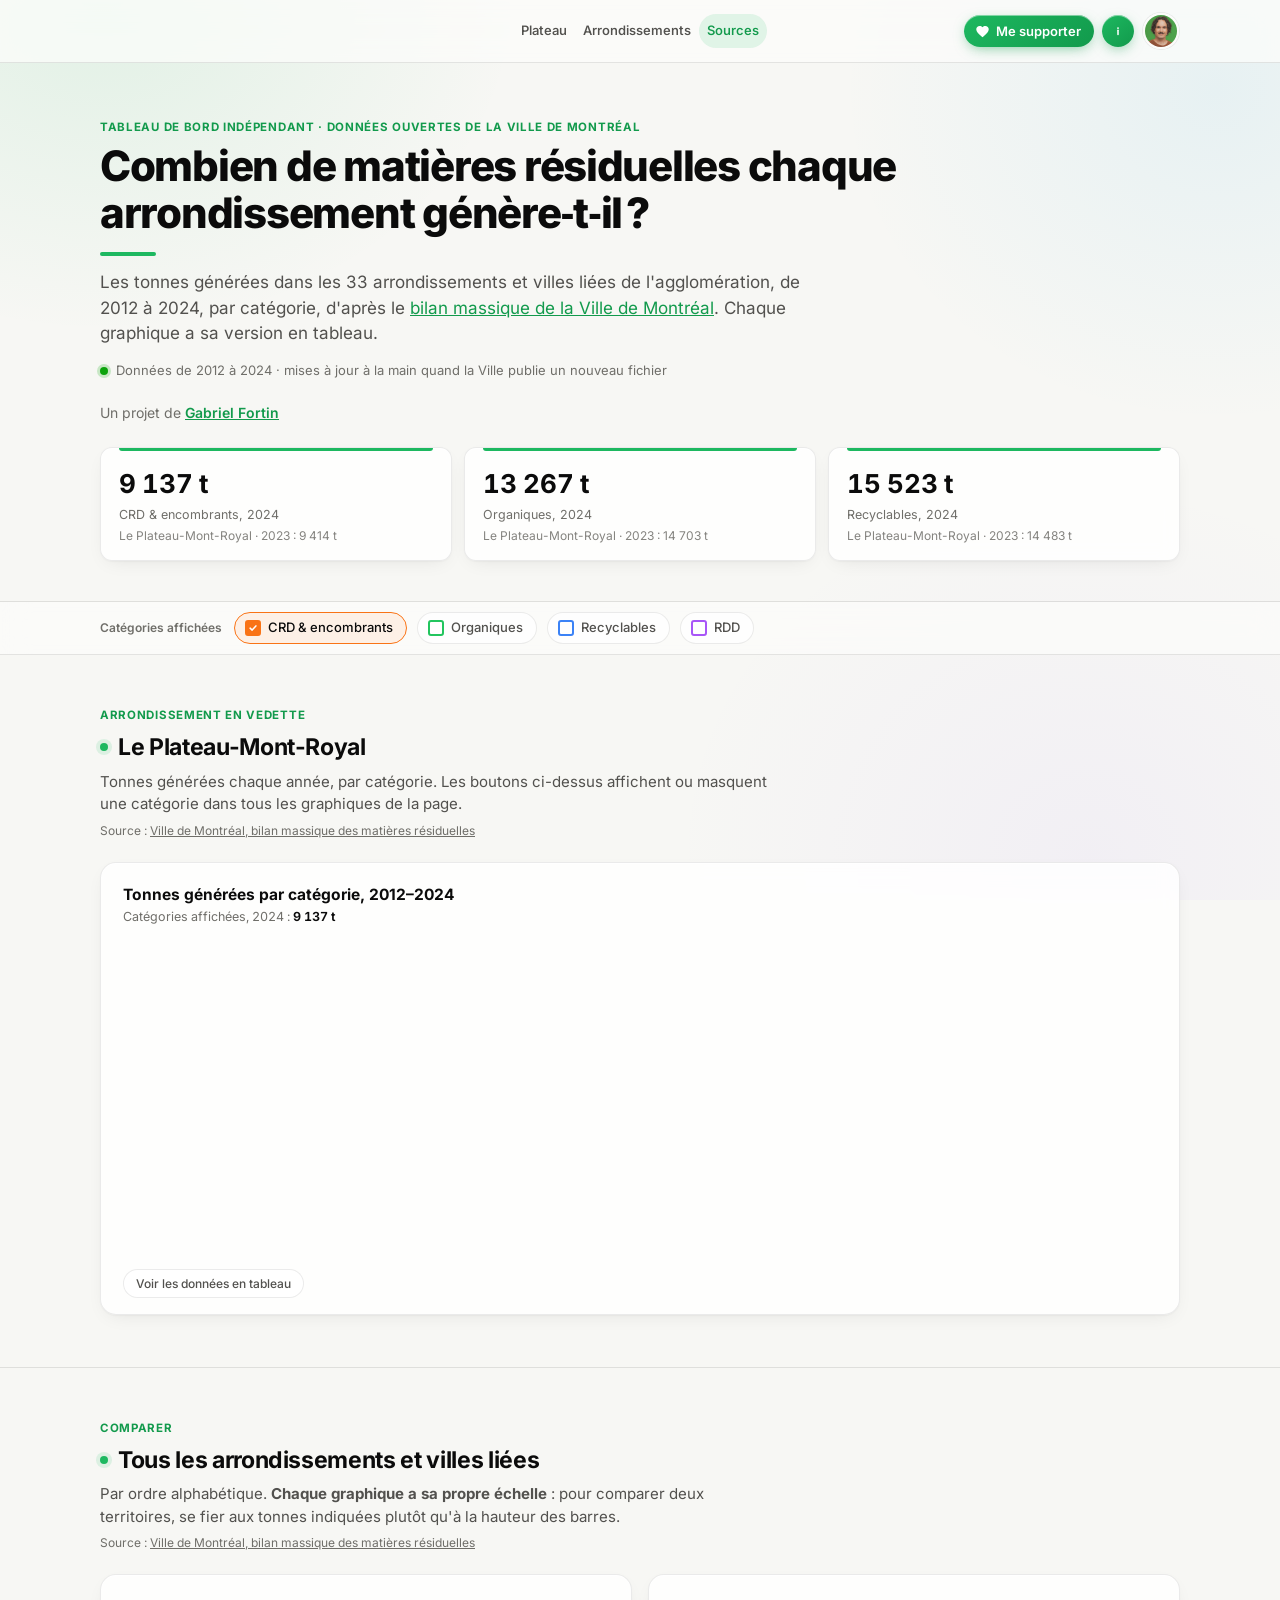
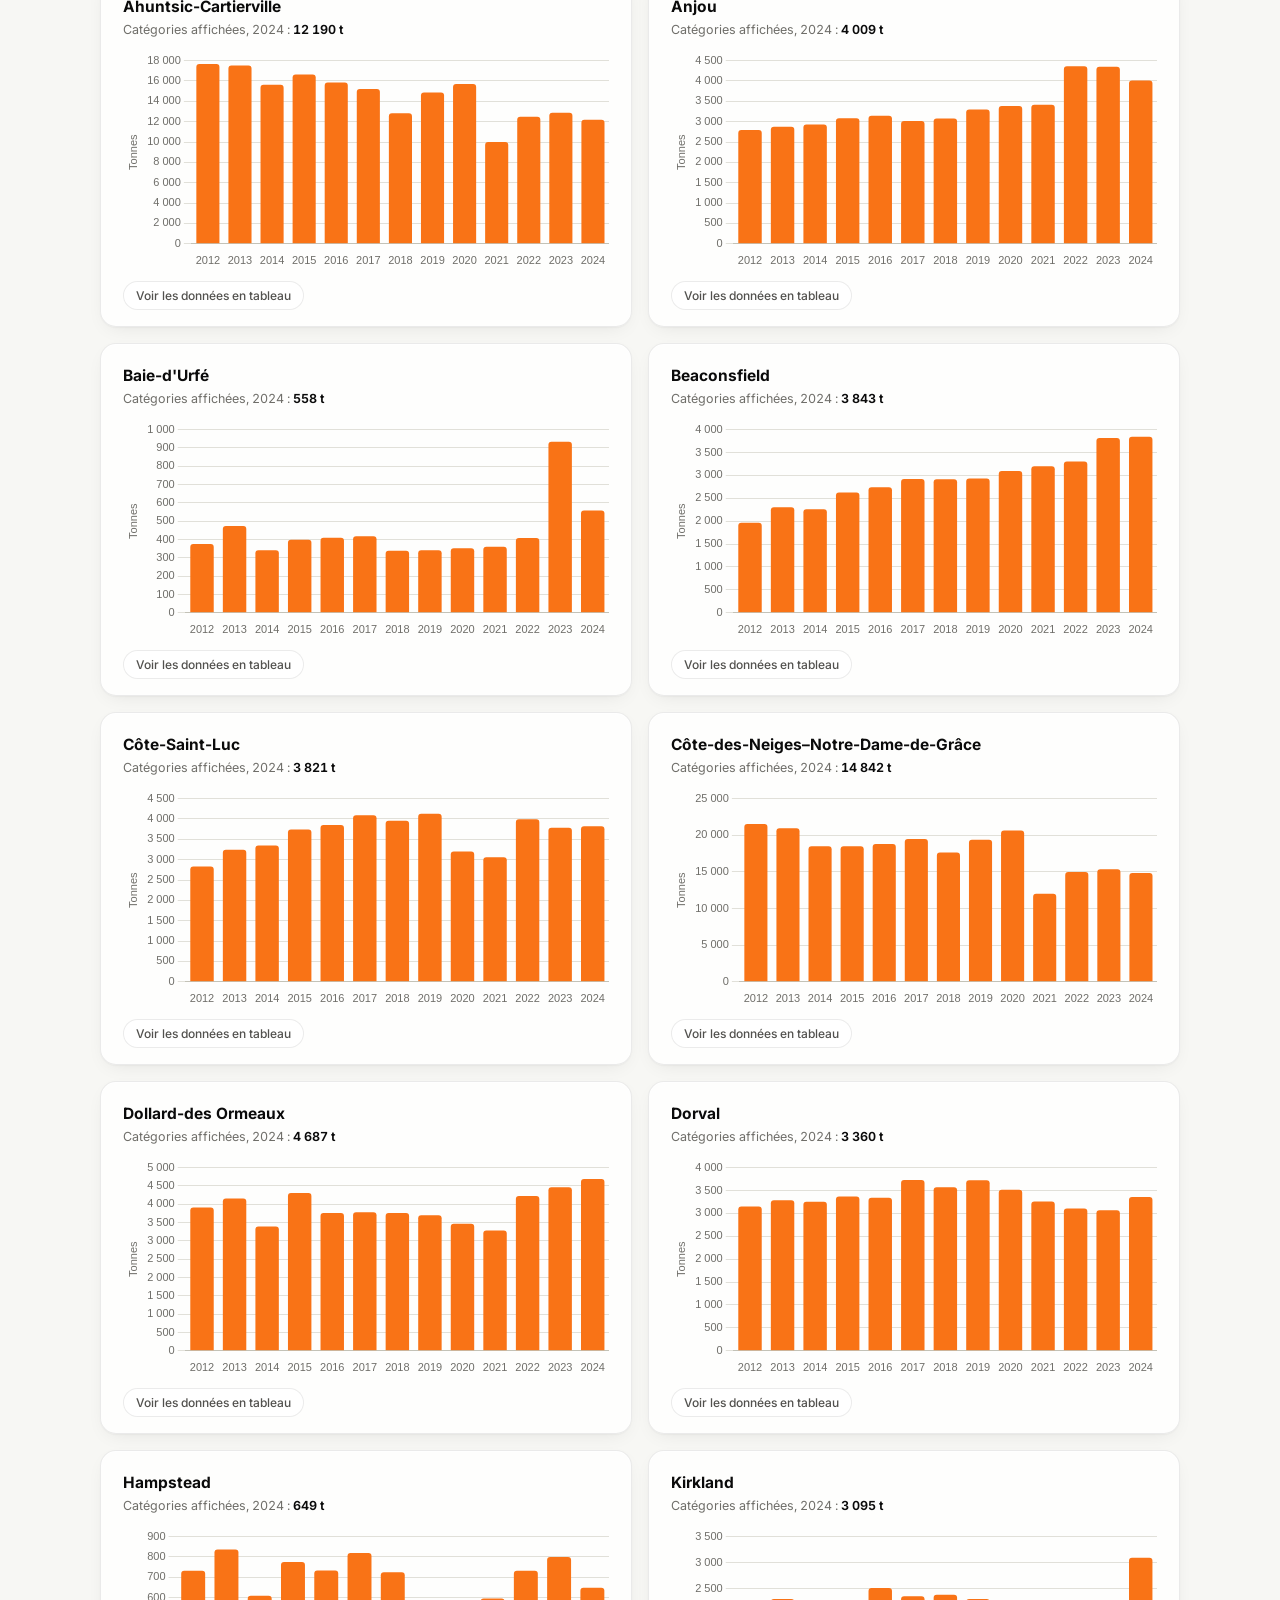
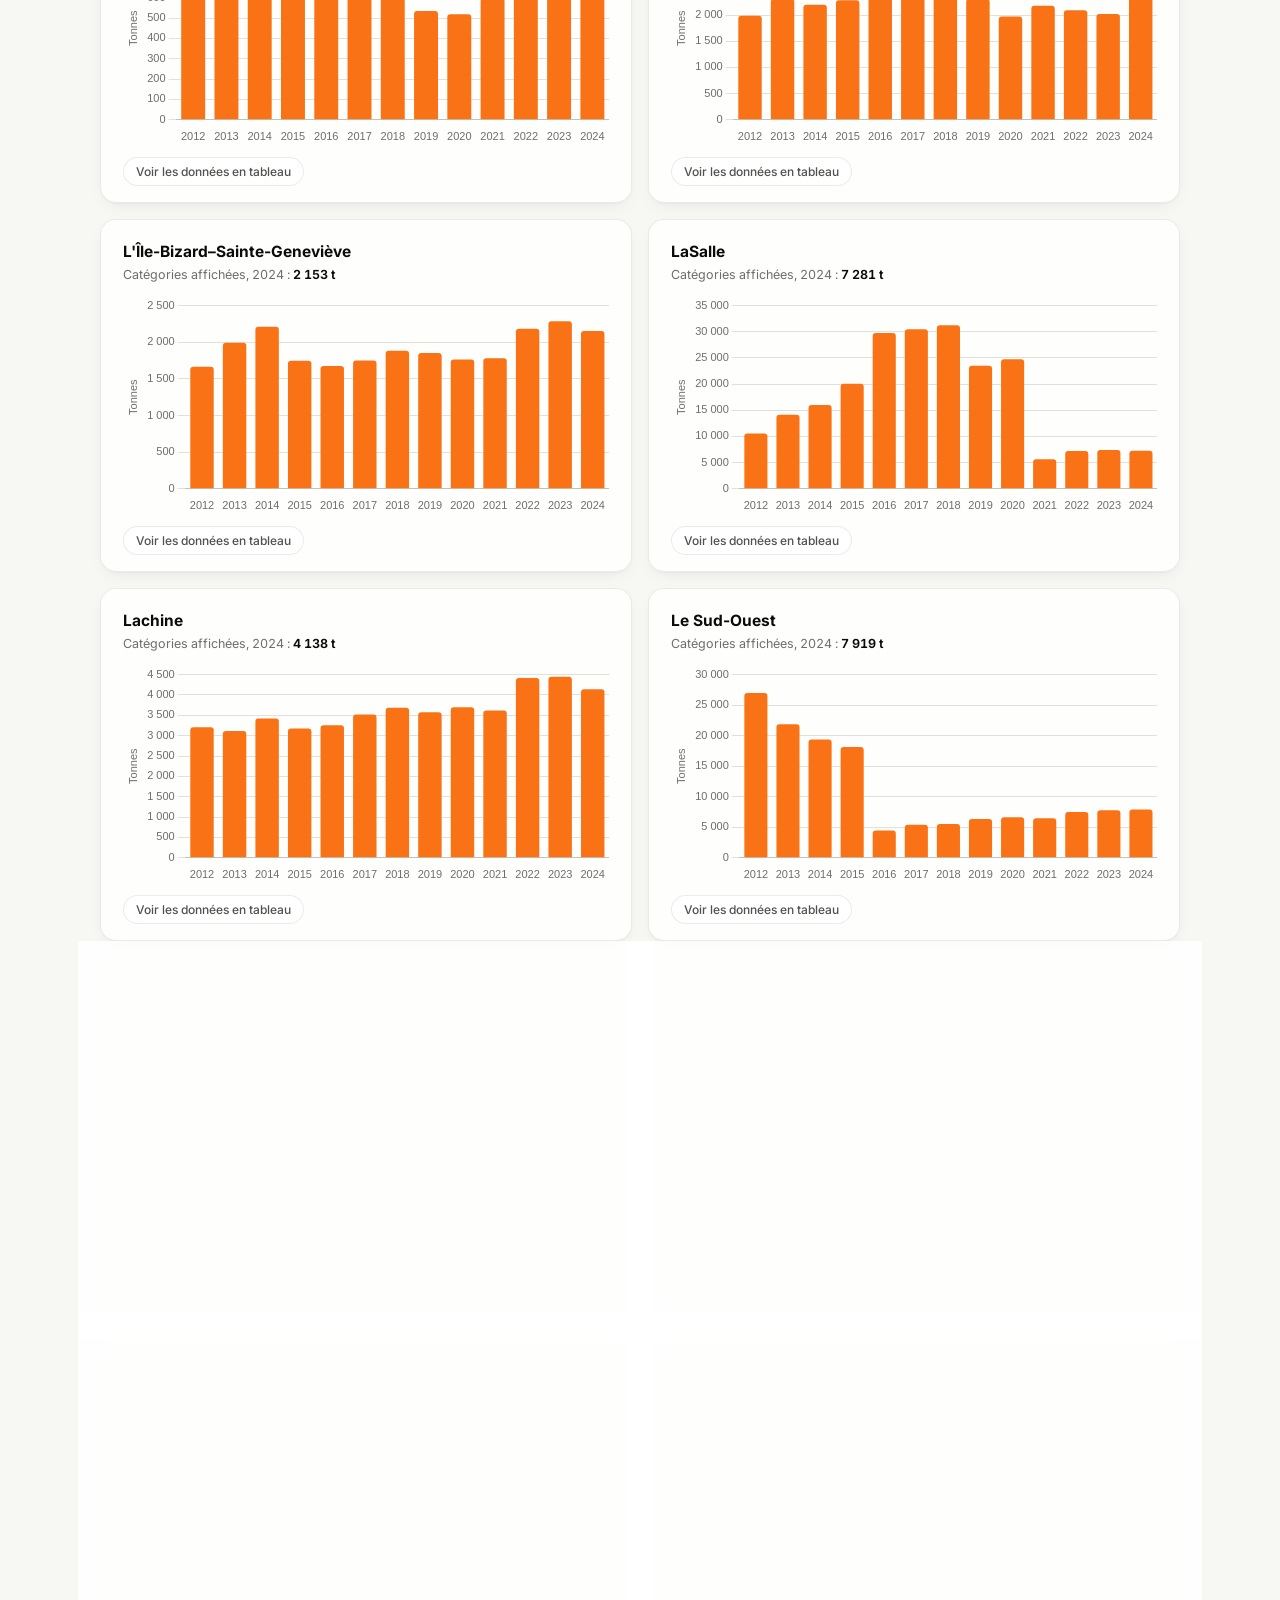
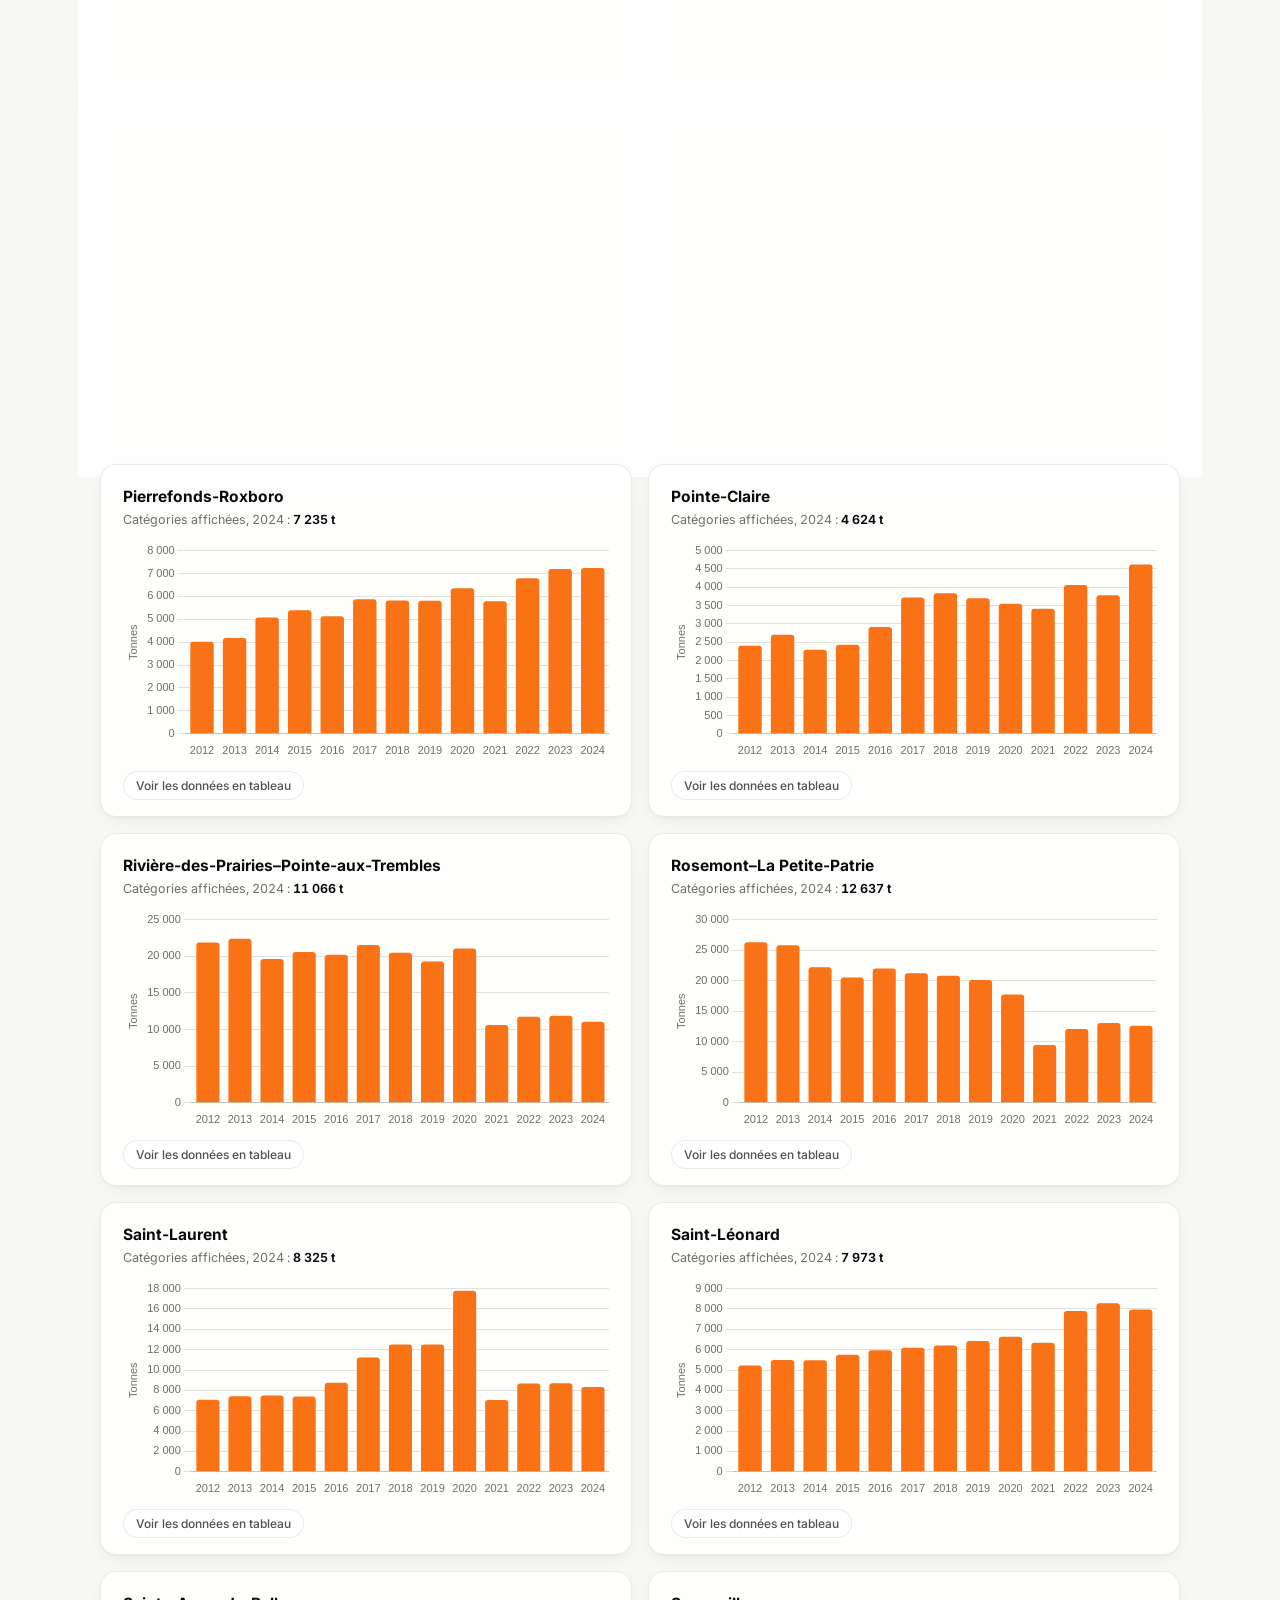
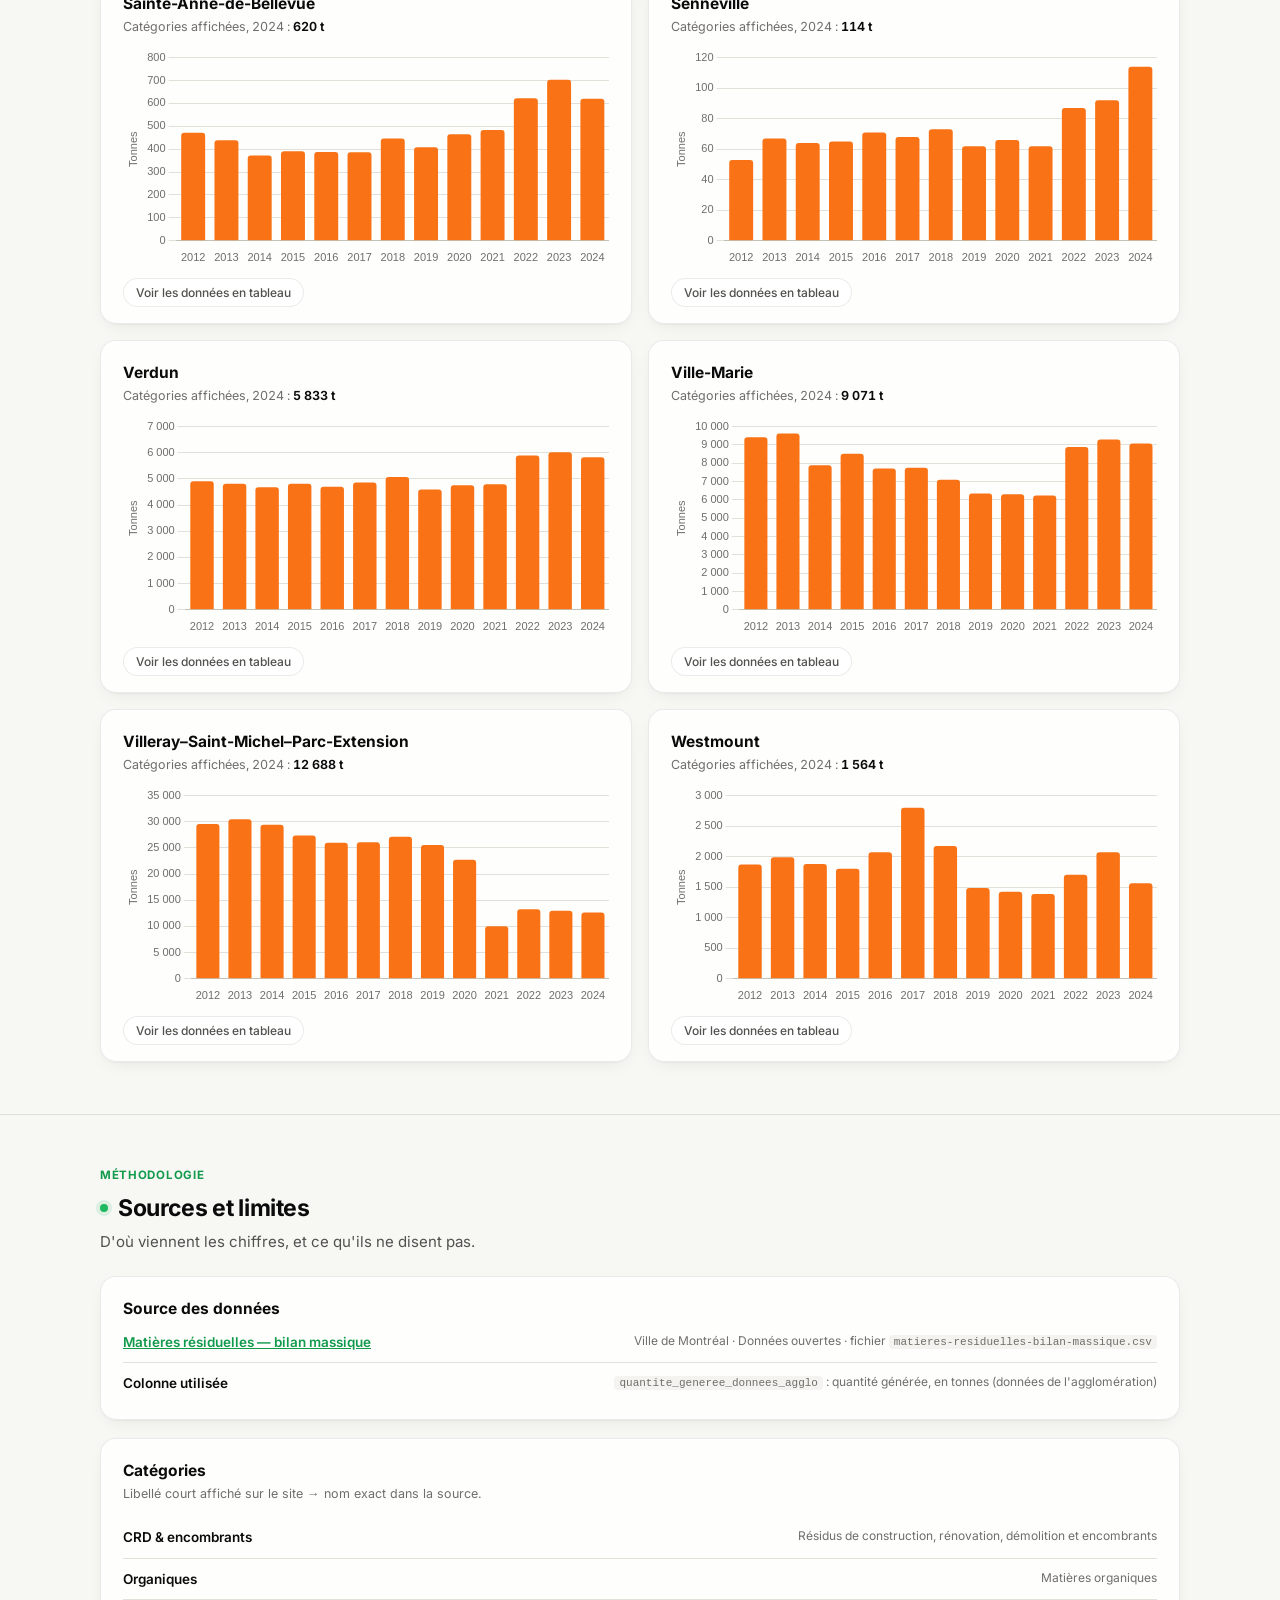
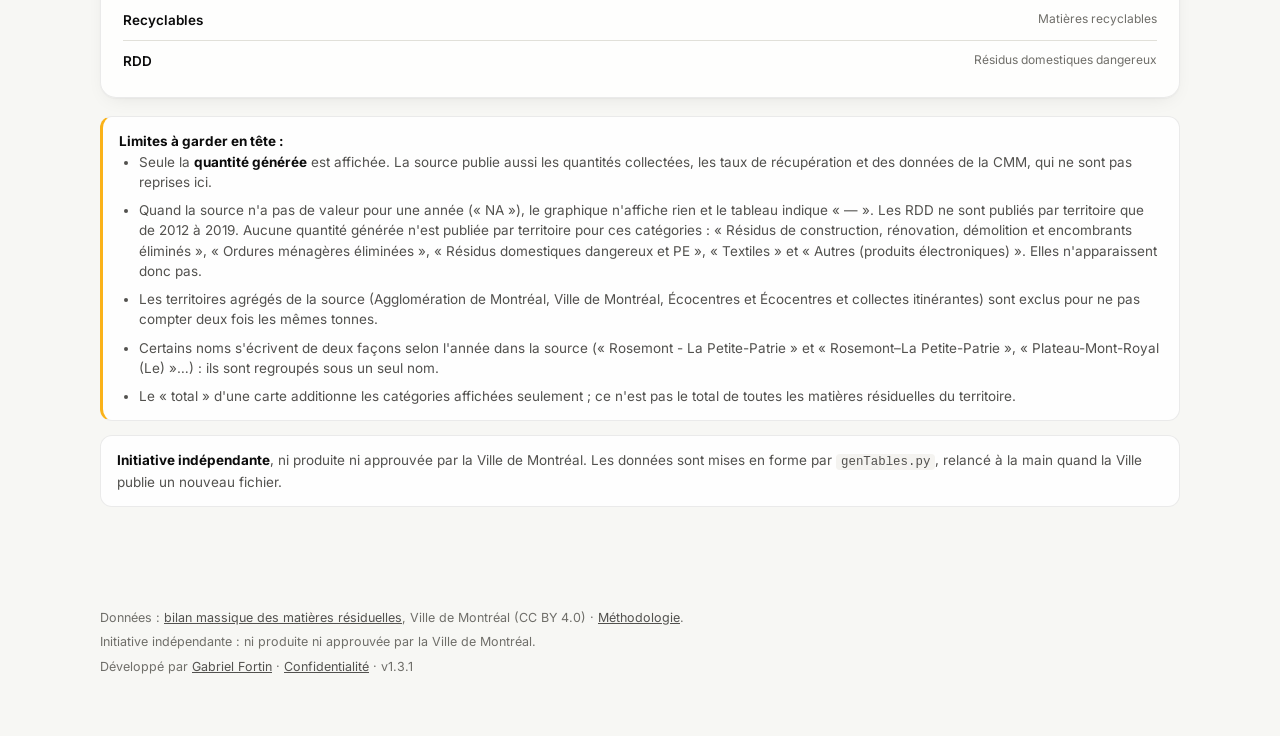
==== commit e72c6919: "Icônes du site (bac de tri), « Développé par », date de génération en pied de page Favicon SVG/PNG e" ====
--- a/index.html
+++ b/index.html
@@ -33,12 +33,14 @@
   "isBasedOn": "https://donnees.montreal.ca/dataset/matieres-residuelles-bilan-massique"
 }
 </script>
-<link rel="icon" href="data:image/svg+xml,<svg xmlns=%22http://www.w3.org/2000/svg%22 viewBox=%220 0 100 100%22><text y=%22.9em%22 font-size=%2290%22>♻️</text></svg>" />
-<link rel="stylesheet" href="css/style-d.css?v=1.3.0" />
-<link rel="stylesheet" href="css/style.css?v=1.3.0" />
-<link rel="stylesheet" href="css/chargement.css?v=1.3.0" />
-<link rel="stylesheet" href="css/chargement-bac.css?v=1.3.0" />
-<link rel="stylesheet" href="css/hybride.css?v=1.3.0" />
+<link rel="icon" type="image/svg+xml" href="favicon.svg" />
+<link rel="icon" type="image/png" href="favicon.png" />
+<link rel="apple-touch-icon" href="apple-touch-icon.png" />
+<link rel="stylesheet" href="css/style-d.css?v=1.3.1" />
+<link rel="stylesheet" href="css/style.css?v=1.3.1" />
+<link rel="stylesheet" href="css/chargement.css?v=1.3.1" />
+<link rel="stylesheet" href="css/chargement-bac.css?v=1.3.1" />
+<link rel="stylesheet" href="css/hybride.css?v=1.3.1" />
 <script>window.goatcounter = {path: function(p) { return location.host + p }}</script>
 <script data-goatcounter="https://gabfortin.goatcounter.com/count" async src="//gc.zgo.at/count.js"></script>
 </head>
@@ -47,7 +49,7 @@
 
 <header class="site-header">
   <div class="wrap">
-    <a class="brand" href="#principal" aria-label="Matières résiduelles"><span class="brand-icone" aria-hidden="true">♻️</span><span class="brand-texte">Matières résiduelles <small>Montréal · bilan massique</small></span></a>
+    <a class="brand" href="#principal" aria-label="Matières résiduelles"><span class="brand-texte">Matières résiduelles</span></a>
     <nav class="main-nav" aria-label="Navigation principale">
       <a href="#plateau">Plateau</a>
       <a href="#arrondissements">Arrondissements</a>
@@ -57,7 +59,7 @@
       <button type="button" class="gf-info-btn" id="gfInfoBtn" aria-label="À propos de ce site" aria-haspopup="dialog" aria-controls="gfInfoOverlay" title="À propos">
         <svg viewBox="0 0 24 24" fill="none" aria-hidden="true"><circle cx="12" cy="7.6" r="1.4" fill="currentColor"/><path d="M12 11v6.2" stroke="currentColor" stroke-width="2.3" stroke-linecap="round"/></svg>
       </button>
-      <script src="js/don.js?v=1.3.0"></script>
+      <script src="js/don.js?v=1.3.1"></script>
       <a class="topbar-profile" href="https://gabfortin.com" target="_blank" rel="noopener" title="gabfortin.com">
         <span class="topbar-profile-name">gabfortin.com</span>
         <img src="img/gabriel-fortin.jpg" alt="Gabriel Fortin" width="32" height="32">
@@ -65,7 +67,7 @@
     </div>
   </div>
 </header>
-<script src="js/titre-barre.js?v=1.3.0"></script>
+<script src="js/titre-barre.js?v=1.3.1"></script>
 
 <main id="principal">
 
@@ -185,9 +187,9 @@
     <h2 id="gfInfoTitle">À propos de ce site</h2>
     <p>Tonnes de matières résiduelles générées par arrondissement et ville liée de l'agglomération de Montréal, de 2012 à 2024, d'après le bilan massique de la Ville de Montréal.</p>
     <p><strong>Données :</strong> <a href="https://donnees.montreal.ca/dataset/matieres-residuelles-bilan-massique" target="_blank" rel="noopener">bilan massique des matières résiduelles</a>, données ouvertes de la Ville de Montréal. Détails : <a href="#methodologie" data-ferme-apropos>méthodologie</a>.</p>
-    <p><span data-copie-de="hero-freshness">Mises à jour à la main quand la Ville publie un nouveau fichier</span>.</p>
+    <p><span data-copie-de="hero-freshness">Mises à jour à la main quand la Ville publie un nouveau fichier</span>. Page générée le <span data-fill="genere-le">—</span>.</p>
     <p><strong>Initiative indépendante</strong> : n'est pas un produit officiel de la Ville de Montréal.</p>
-    <p>Réalisé par <a href="https://gabfortin.com" target="_blank" rel="noopener">Gabriel Fortin</a> · <a href="confidentialite.html">Confidentialité</a></p>
+    <p>Développé par <a href="https://gabfortin.com" target="_blank" rel="noopener">Gabriel Fortin</a> · <a href="confidentialite.html">Confidentialité</a></p>
   </div>
 </div>
 
@@ -195,14 +197,14 @@
   <div class="wrap">
     <p>Données : <a href="https://donnees.montreal.ca/dataset/matieres-residuelles-bilan-massique" target="_blank" rel="noopener">bilan massique des matières résiduelles</a>, Ville de Montréal (CC BY 4.0) · <a href="#methodologie">Méthodologie</a>.</p>
     <p>Initiative indépendante : ni produite ni approuvée par la Ville de Montréal.</p>
-    <p>Développé par <a href="https://gabfortin.com" target="_blank" rel="noopener">Gabriel Fortin</a> · <a href="confidentialite.html">Confidentialité</a> · v<span data-version>1.3.0</span></p>
+    <p>Développé par <a href="https://gabfortin.com" target="_blank" rel="noopener">Gabriel Fortin</a> · <a href="confidentialite.html">Confidentialité</a> · v<span data-version>1.3.1</span></p>
   </div>
 </footer>
 
-<script src="vendor/chartjs/chart.umd.min.js?v=1.3.0"></script>
-<script src="js/style-d.js?v=1.3.0"></script>
-<script src="js/chargement.js?v=1.3.0"></script>
-<script src="js/main.js?v=1.3.0"></script>
-<script src="js/apropos.js?v=1.3.0"></script>
+<script src="vendor/chartjs/chart.umd.min.js?v=1.3.1"></script>
+<script src="js/style-d.js?v=1.3.1"></script>
+<script src="js/chargement.js?v=1.3.1"></script>
+<script src="js/main.js?v=1.3.1"></script>
+<script src="js/apropos.js?v=1.3.1"></script>
 </body>
 </html>
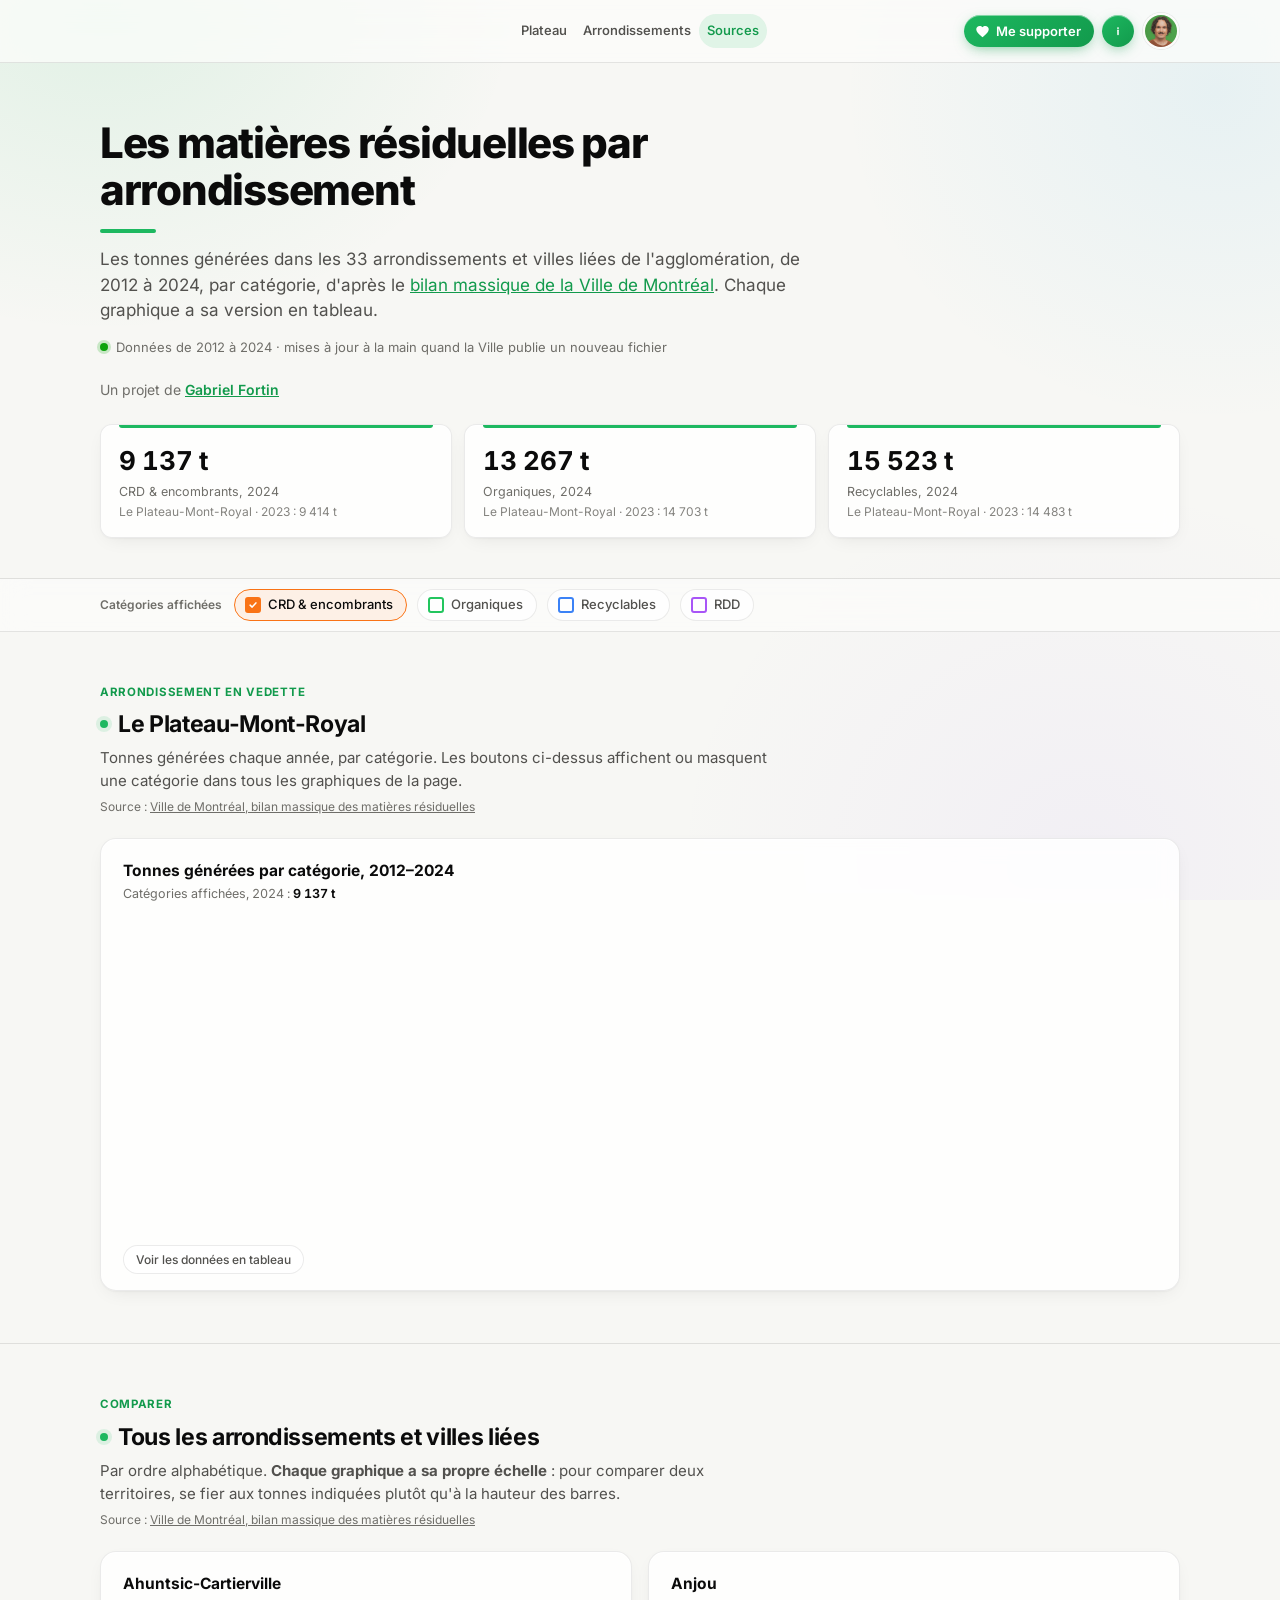
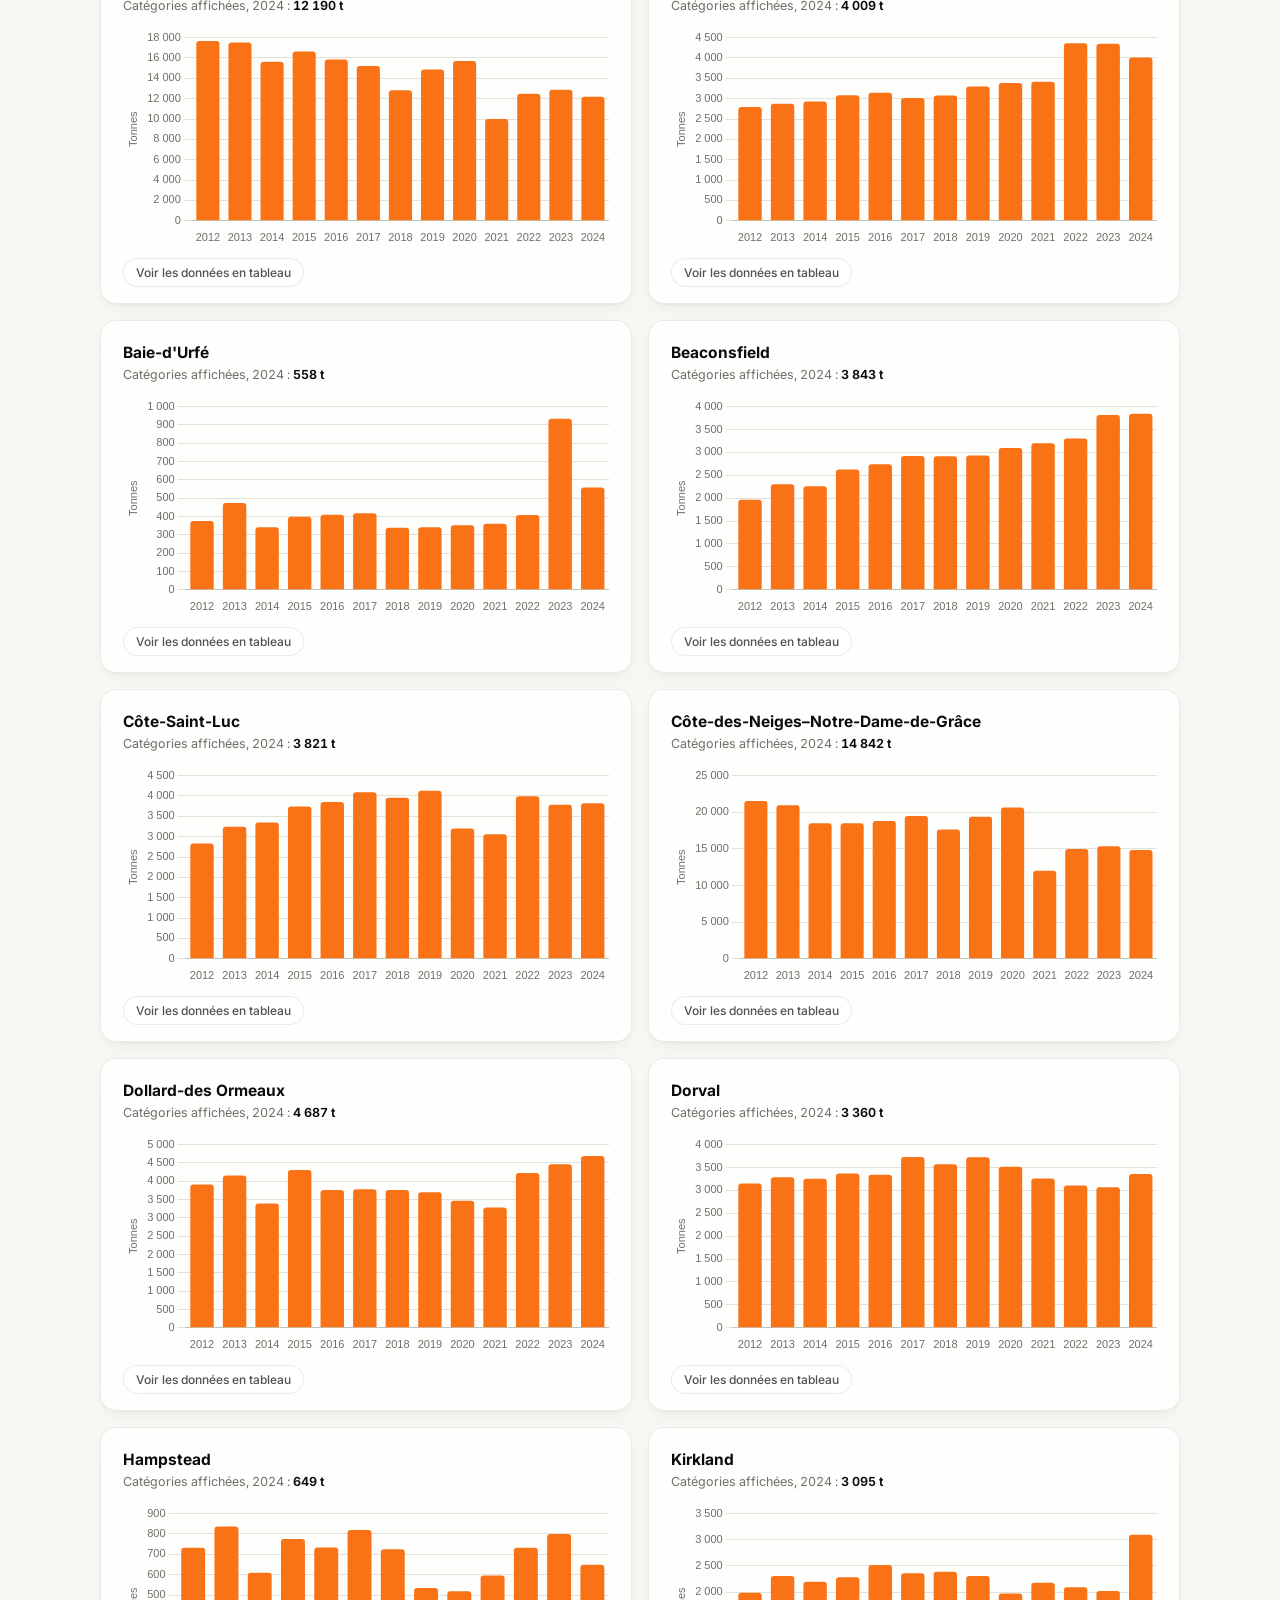
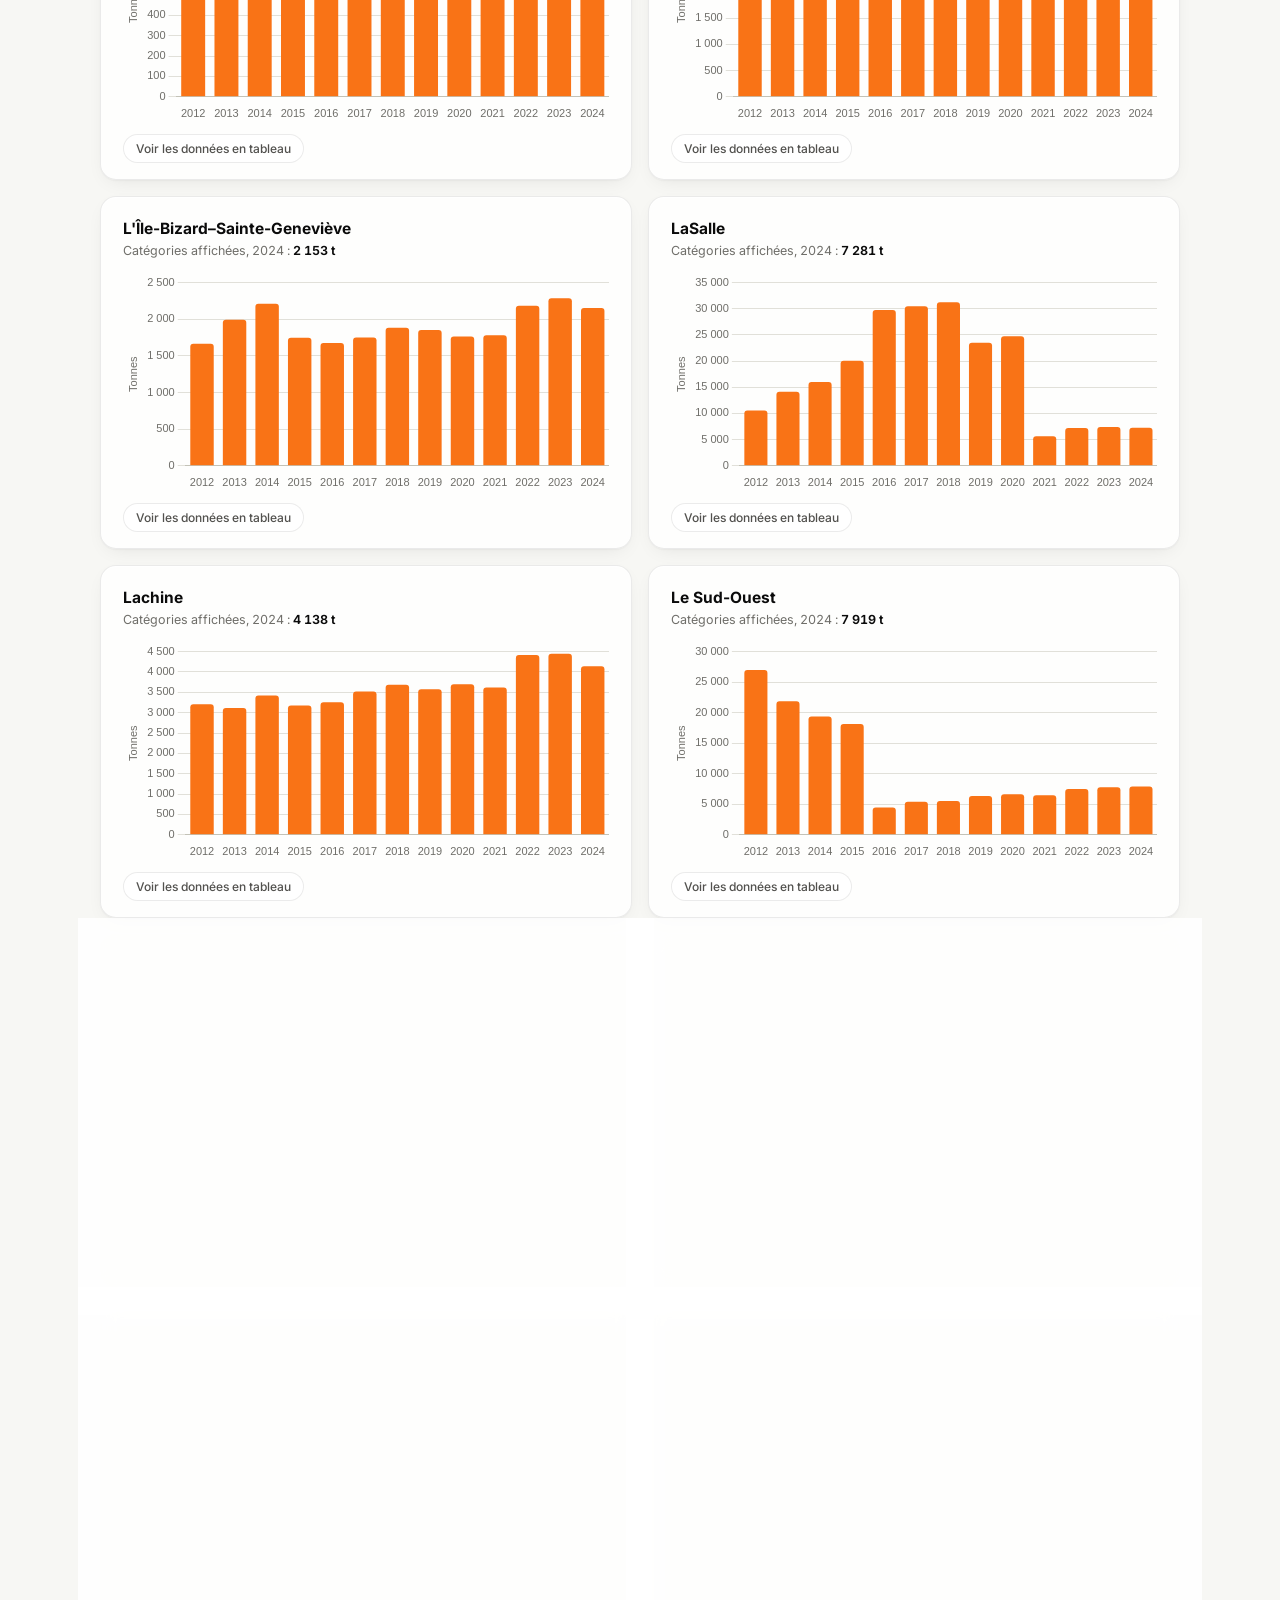
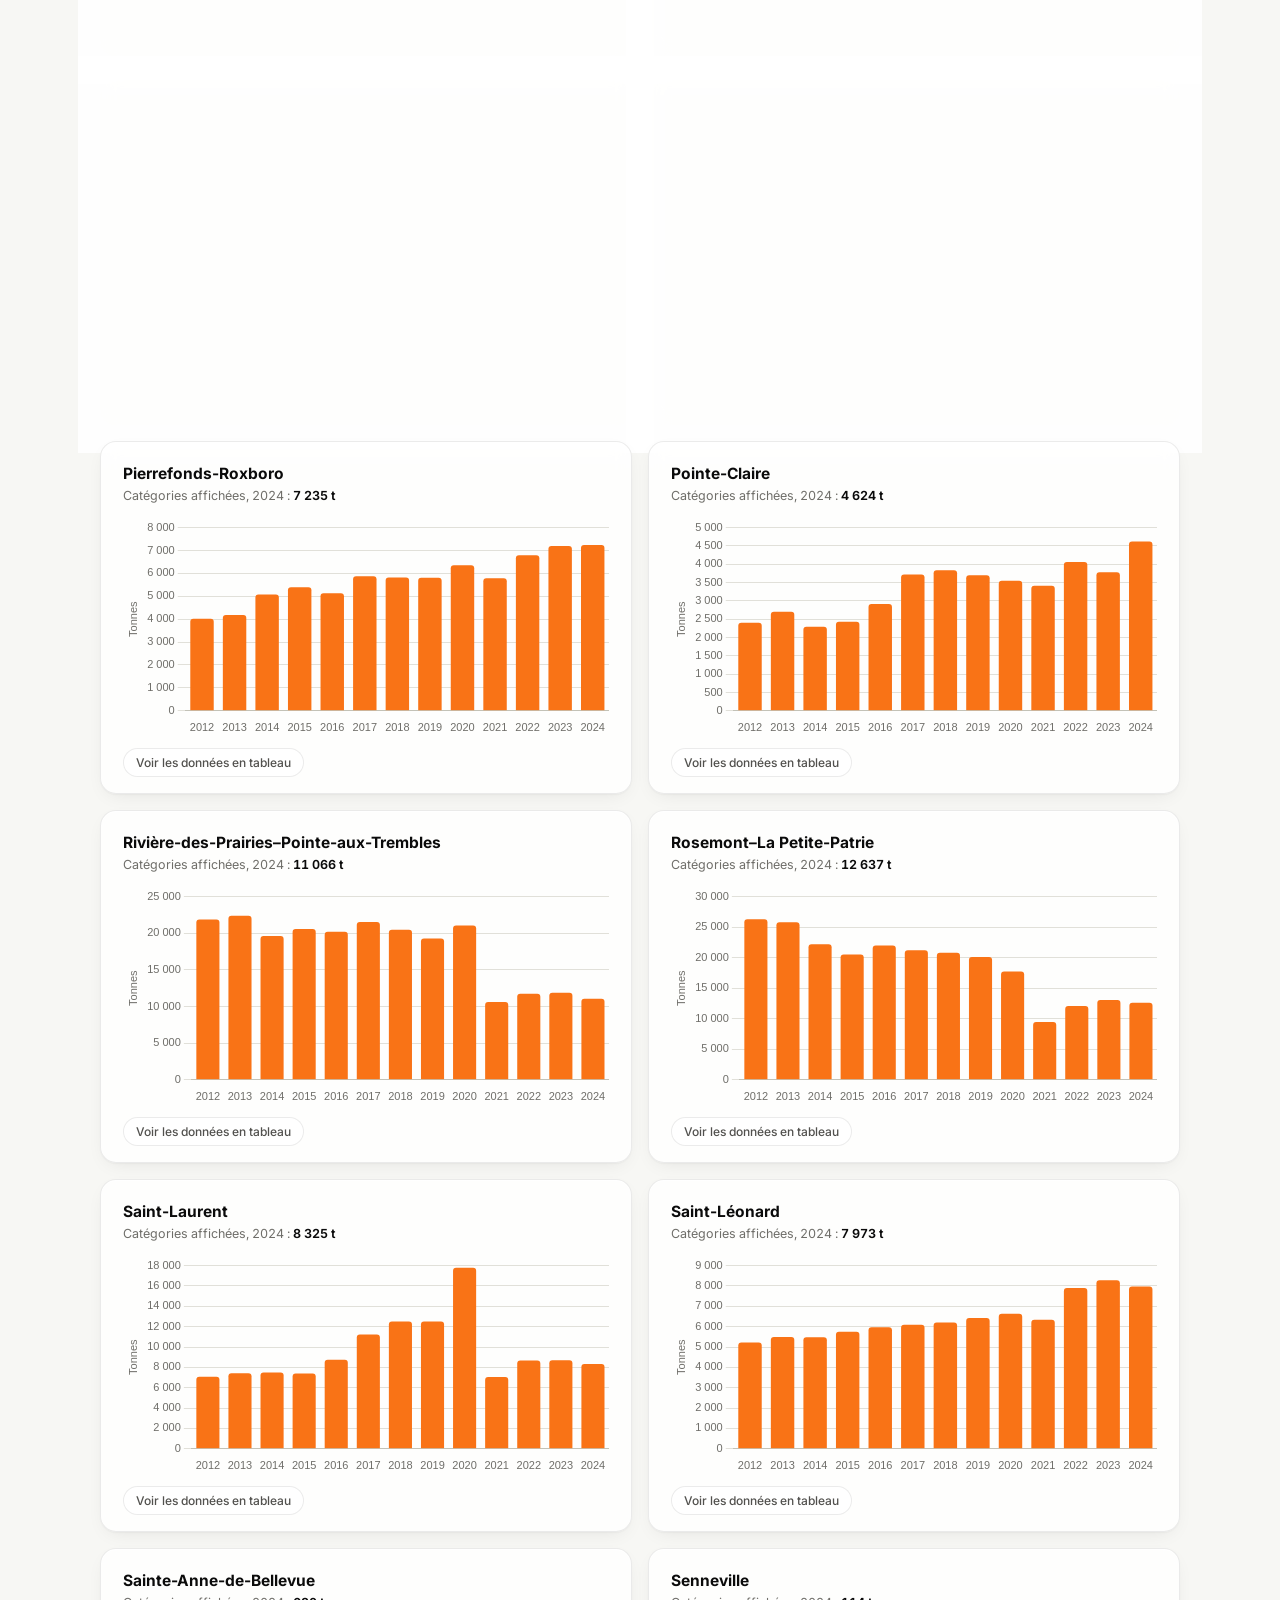
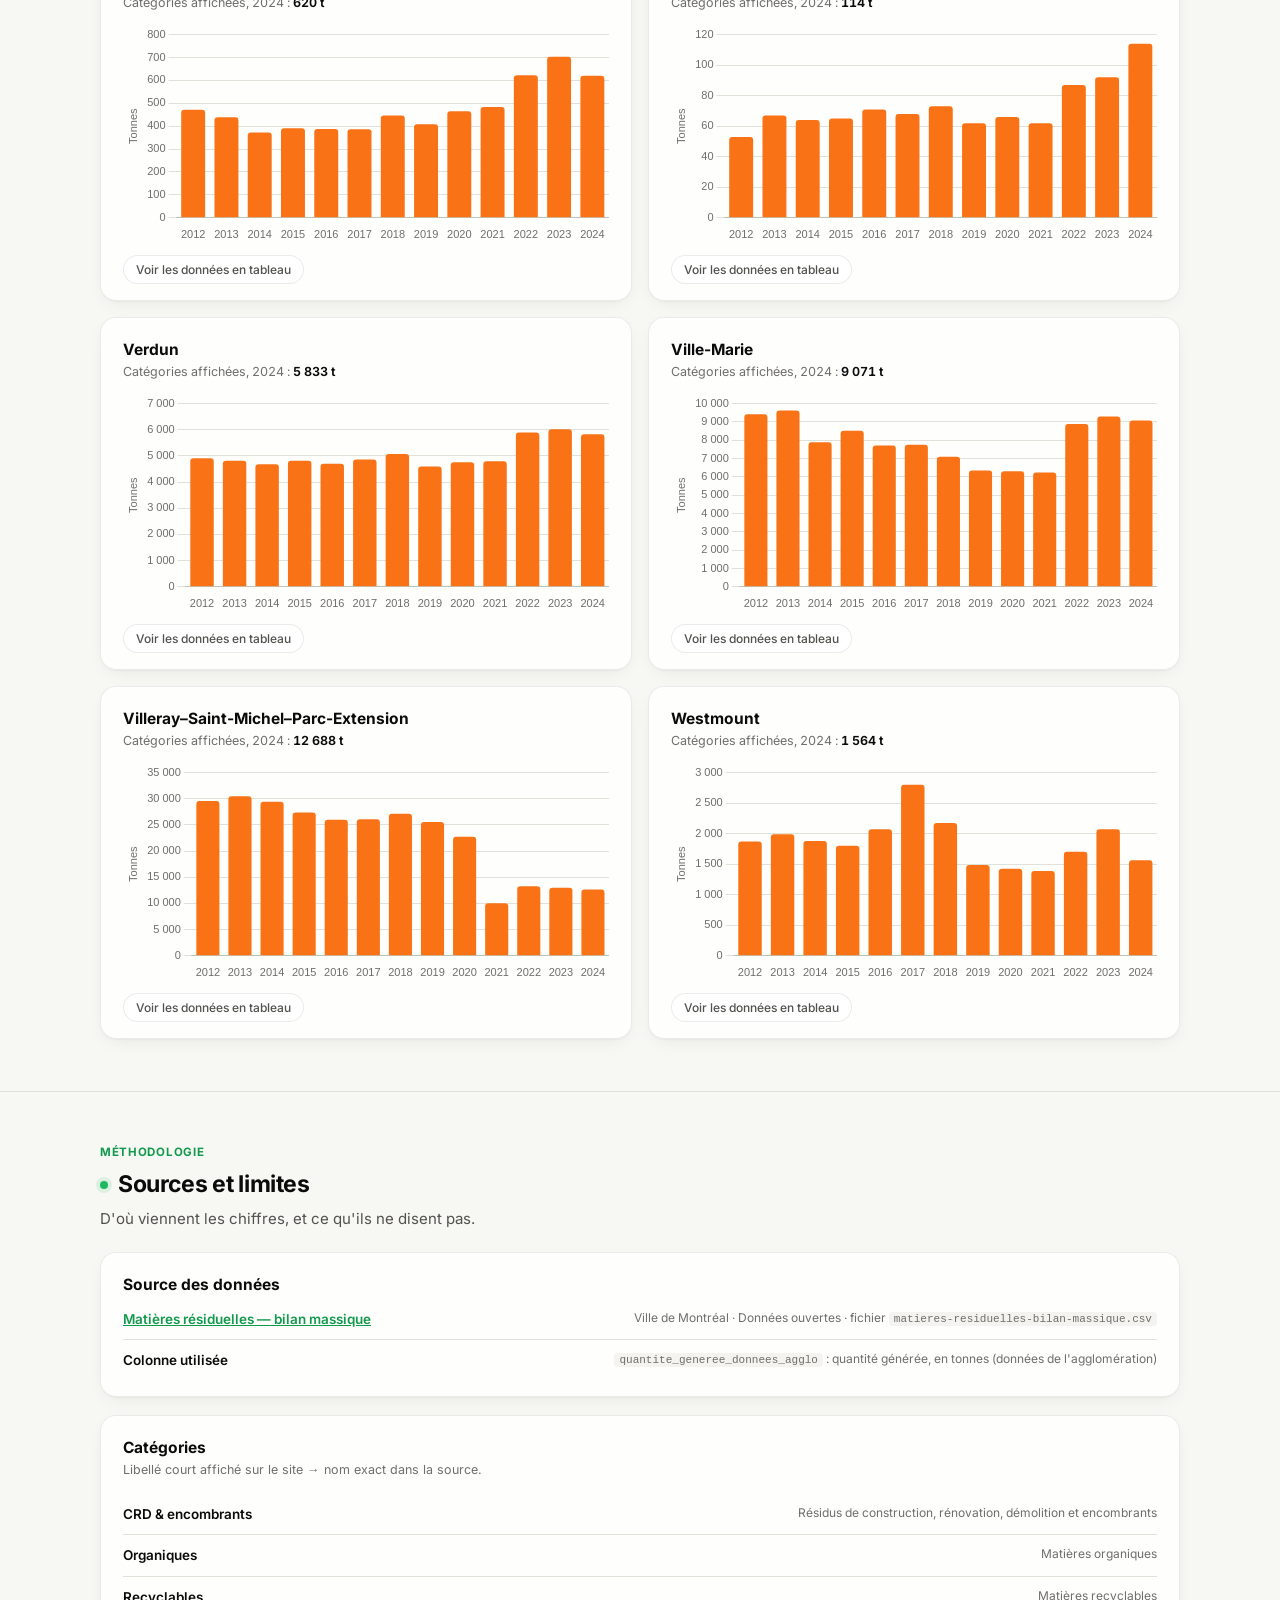
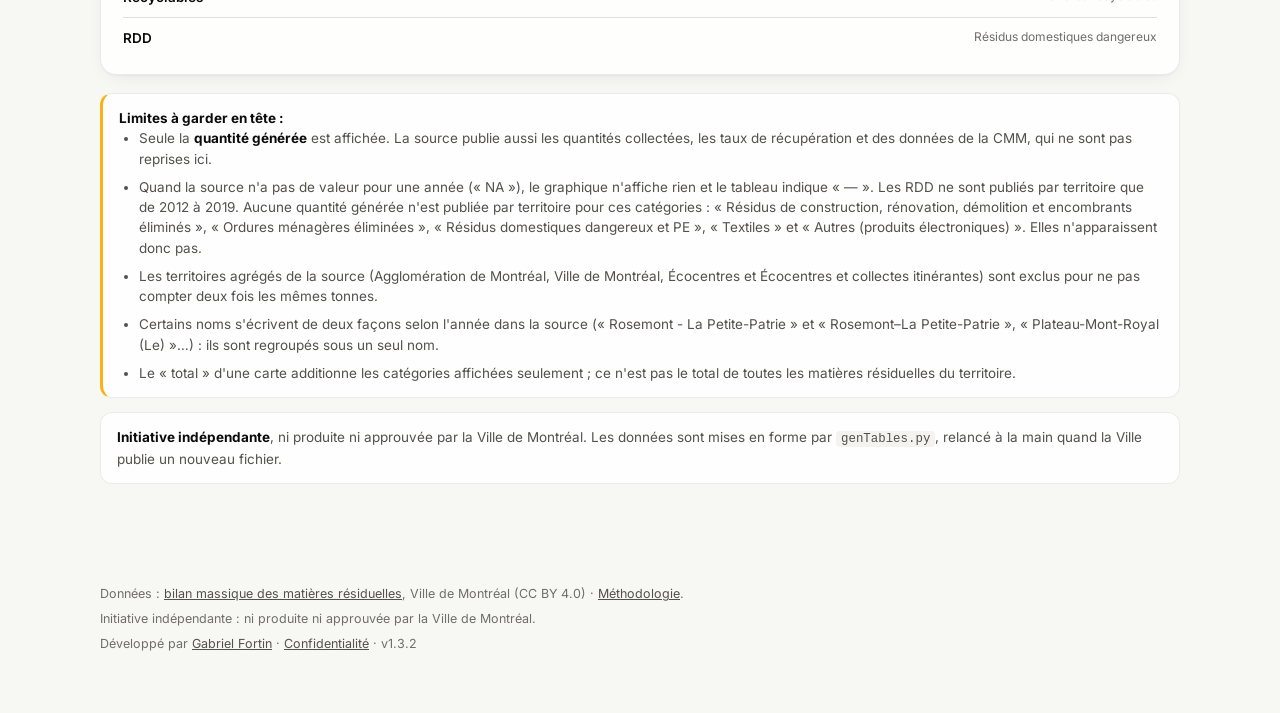
==== commit f4928d6c: "Icône refaite d'après l'animation du bac de tri ; titre plus court, sans surtitre Co-Authored-By: Cl" ====
--- a/index.html
+++ b/index.html
@@ -36,11 +36,11 @@
 <link rel="icon" type="image/svg+xml" href="favicon.svg" />
 <link rel="icon" type="image/png" href="favicon.png" />
 <link rel="apple-touch-icon" href="apple-touch-icon.png" />
-<link rel="stylesheet" href="css/style-d.css?v=1.3.1" />
-<link rel="stylesheet" href="css/style.css?v=1.3.1" />
-<link rel="stylesheet" href="css/chargement.css?v=1.3.1" />
-<link rel="stylesheet" href="css/chargement-bac.css?v=1.3.1" />
-<link rel="stylesheet" href="css/hybride.css?v=1.3.1" />
+<link rel="stylesheet" href="css/style-d.css?v=1.3.2" />
+<link rel="stylesheet" href="css/style.css?v=1.3.2" />
+<link rel="stylesheet" href="css/chargement.css?v=1.3.2" />
+<link rel="stylesheet" href="css/chargement-bac.css?v=1.3.2" />
+<link rel="stylesheet" href="css/hybride.css?v=1.3.2" />
 <script>window.goatcounter = {path: function(p) { return location.host + p }}</script>
 <script data-goatcounter="https://gabfortin.goatcounter.com/count" async src="//gc.zgo.at/count.js"></script>
 </head>
@@ -59,7 +59,7 @@
       <button type="button" class="gf-info-btn" id="gfInfoBtn" aria-label="À propos de ce site" aria-haspopup="dialog" aria-controls="gfInfoOverlay" title="À propos">
         <svg viewBox="0 0 24 24" fill="none" aria-hidden="true"><circle cx="12" cy="7.6" r="1.4" fill="currentColor"/><path d="M12 11v6.2" stroke="currentColor" stroke-width="2.3" stroke-linecap="round"/></svg>
       </button>
-      <script src="js/don.js?v=1.3.1"></script>
+      <script src="js/don.js?v=1.3.2"></script>
       <a class="topbar-profile" href="https://gabfortin.com" target="_blank" rel="noopener" title="gabfortin.com">
         <span class="topbar-profile-name">gabfortin.com</span>
         <img src="img/gabriel-fortin.jpg" alt="Gabriel Fortin" width="32" height="32">
@@ -67,14 +67,13 @@
     </div>
   </div>
 </header>
-<script src="js/titre-barre.js?v=1.3.1"></script>
+<script src="js/titre-barre.js?v=1.3.2"></script>
 
 <main id="principal">
 
   <section class="hero">
     <div class="wrap">
-      <p class="eyebrow">Tableau de bord indépendant · données ouvertes de la Ville de Montréal</p>
-      <h1>Combien de matières résiduelles chaque arrondissement génère&#8209;t&#8209;il&#8239;?</h1>
+      <h1>Les matières résiduelles par arrondissement</h1>
       <p class="lede">
         Les tonnes générées dans les <span data-fill="nb-territoires">33</span> arrondissements et villes liées de l'agglomération,
         de <span data-fill="premiere-annee">2012</span> à <span data-fill="derniere-annee">2024</span>, par catégorie, d'après le
@@ -197,14 +196,14 @@
   <div class="wrap">
     <p>Données : <a href="https://donnees.montreal.ca/dataset/matieres-residuelles-bilan-massique" target="_blank" rel="noopener">bilan massique des matières résiduelles</a>, Ville de Montréal (CC BY 4.0) · <a href="#methodologie">Méthodologie</a>.</p>
     <p>Initiative indépendante : ni produite ni approuvée par la Ville de Montréal.</p>
-    <p>Développé par <a href="https://gabfortin.com" target="_blank" rel="noopener">Gabriel Fortin</a> · <a href="confidentialite.html">Confidentialité</a> · v<span data-version>1.3.1</span></p>
+    <p>Développé par <a href="https://gabfortin.com" target="_blank" rel="noopener">Gabriel Fortin</a> · <a href="confidentialite.html">Confidentialité</a> · v<span data-version>1.3.2</span></p>
   </div>
 </footer>
 
-<script src="vendor/chartjs/chart.umd.min.js?v=1.3.1"></script>
-<script src="js/style-d.js?v=1.3.1"></script>
-<script src="js/chargement.js?v=1.3.1"></script>
-<script src="js/main.js?v=1.3.1"></script>
-<script src="js/apropos.js?v=1.3.1"></script>
+<script src="vendor/chartjs/chart.umd.min.js?v=1.3.2"></script>
+<script src="js/style-d.js?v=1.3.2"></script>
+<script src="js/chargement.js?v=1.3.2"></script>
+<script src="js/main.js?v=1.3.2"></script>
+<script src="js/apropos.js?v=1.3.2"></script>
 </body>
 </html>
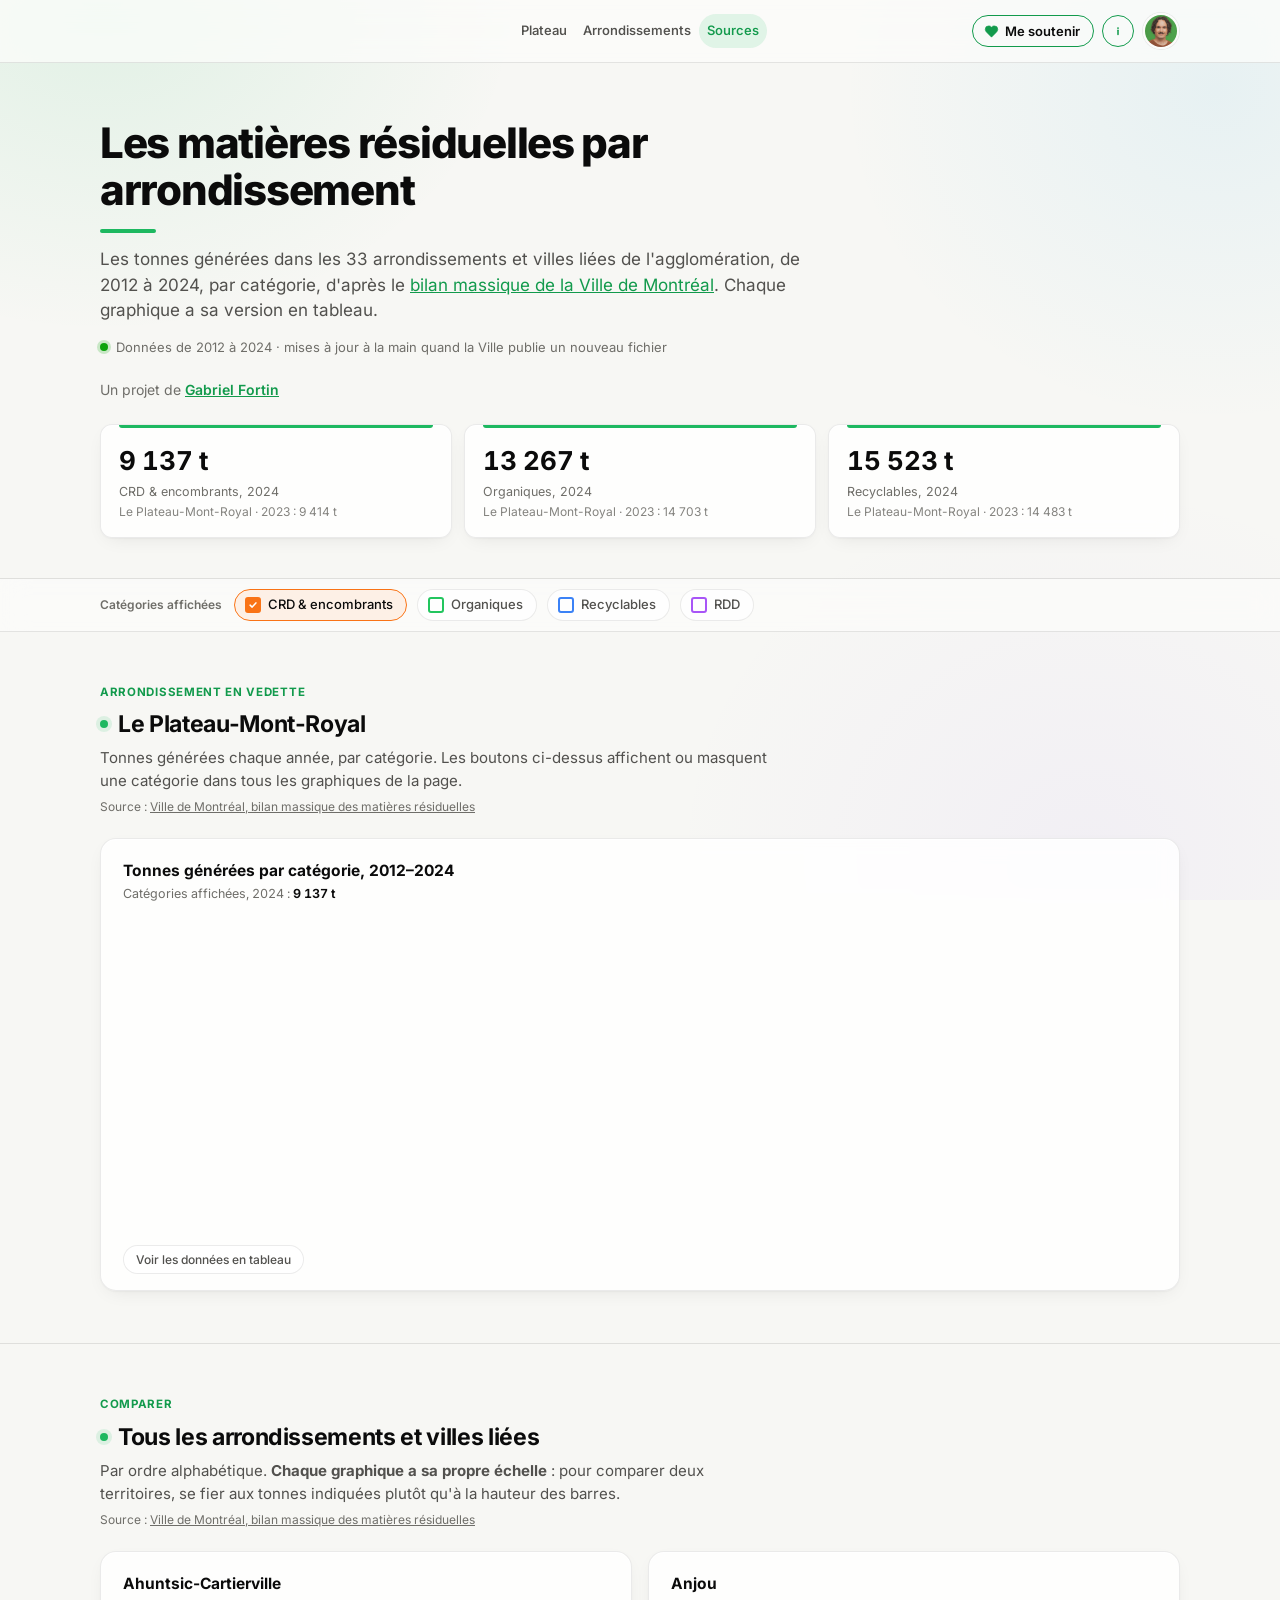
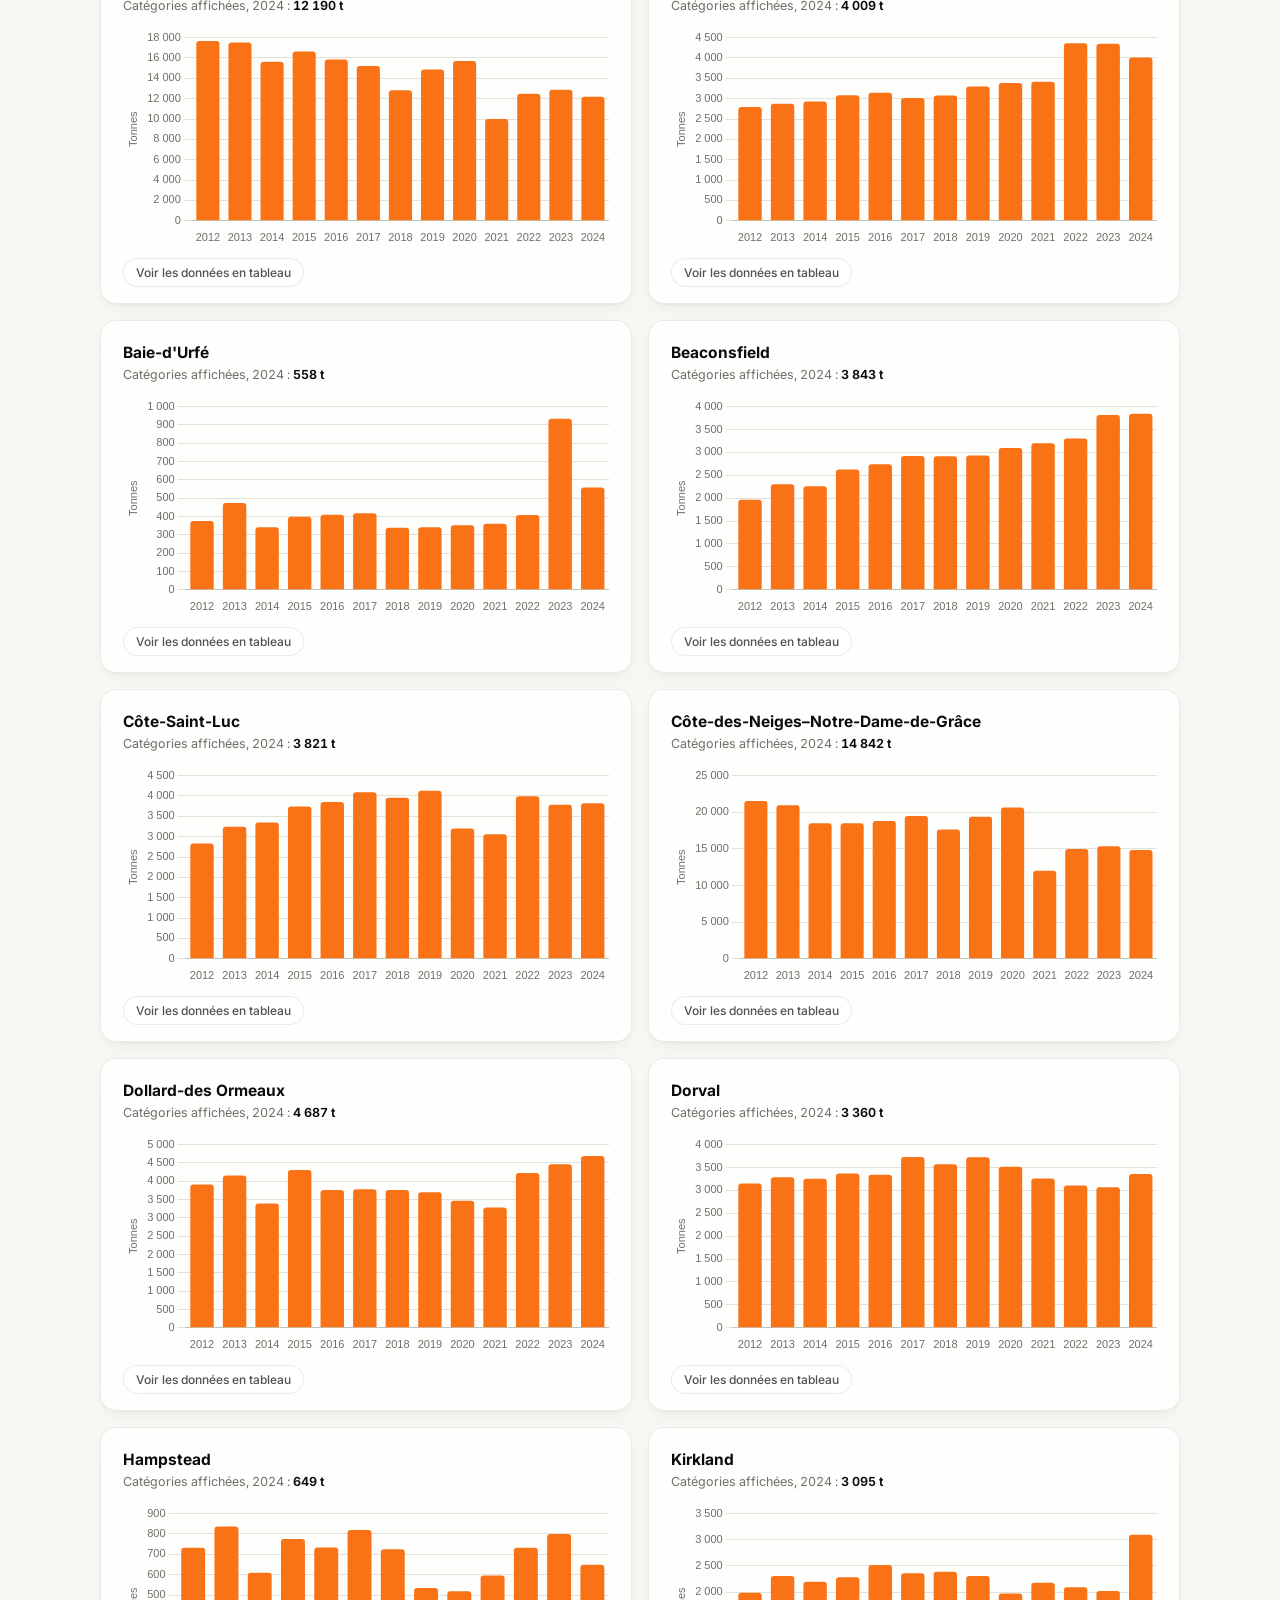
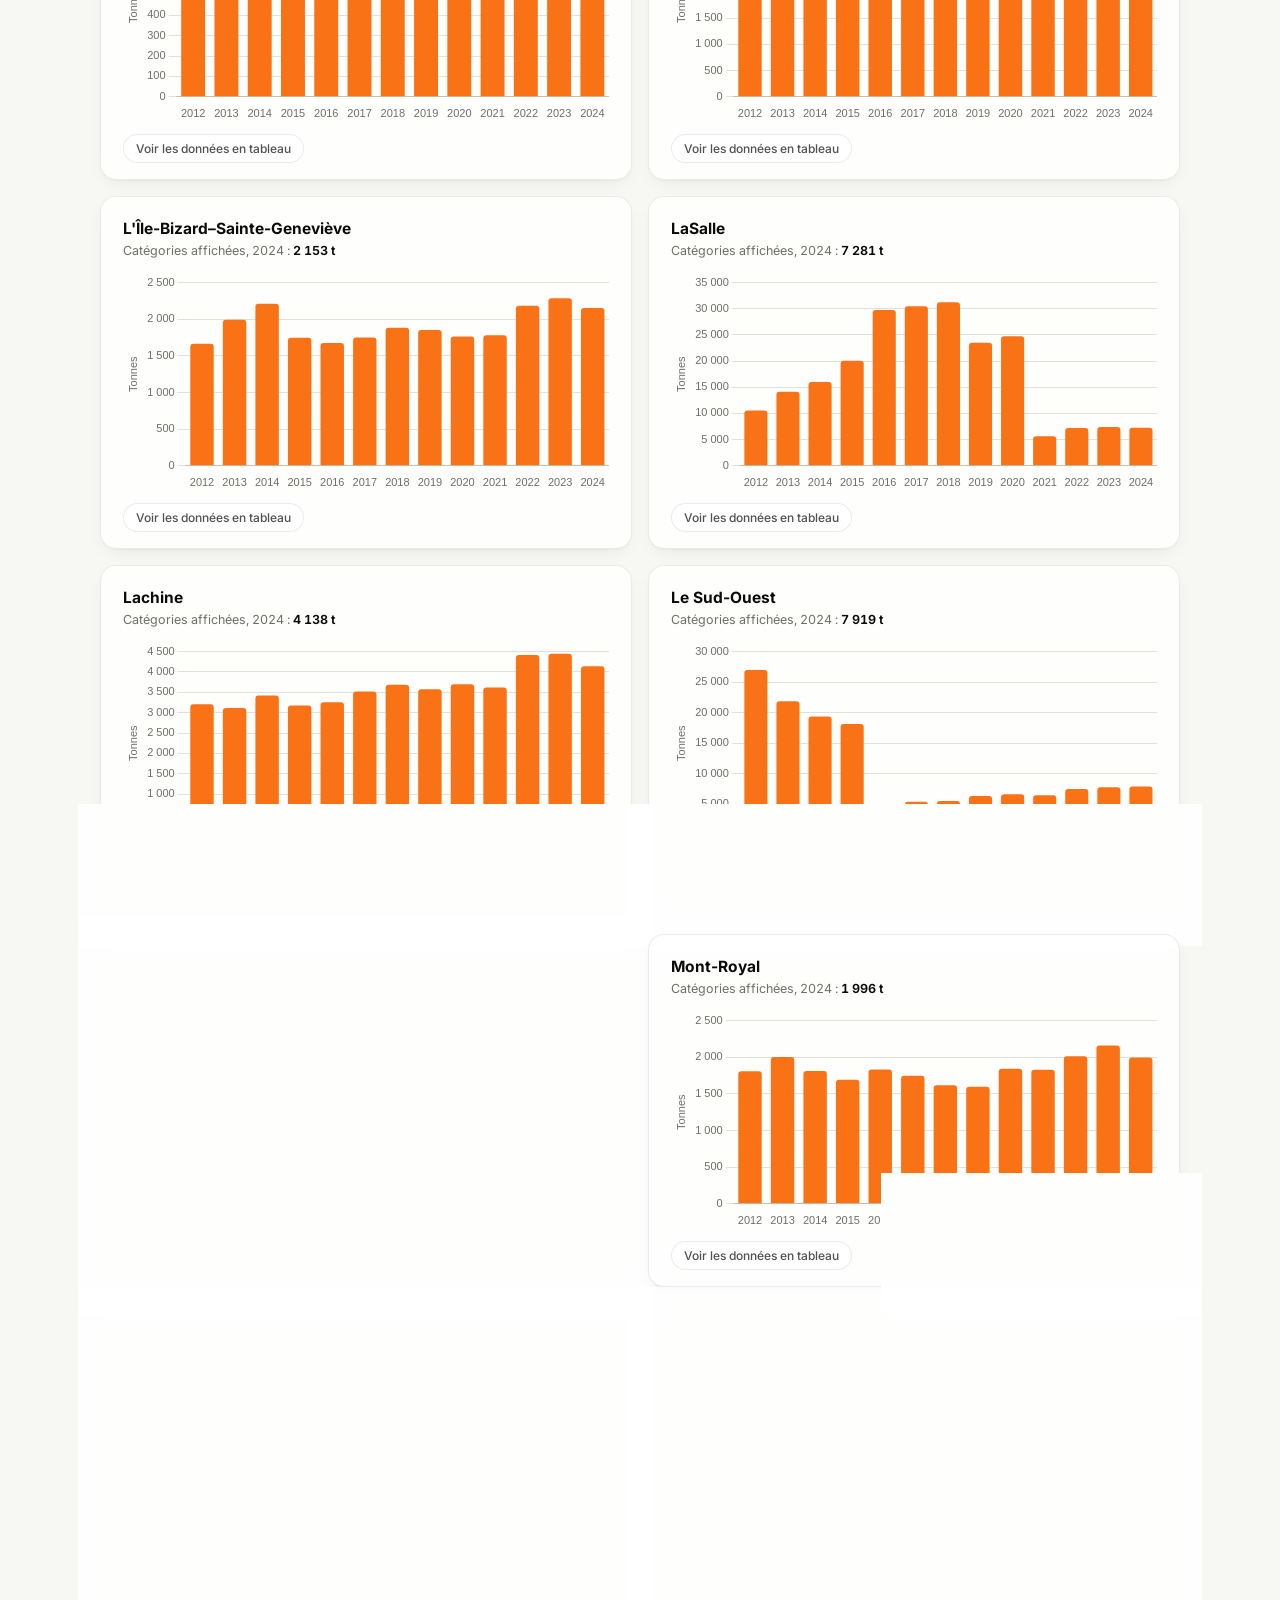
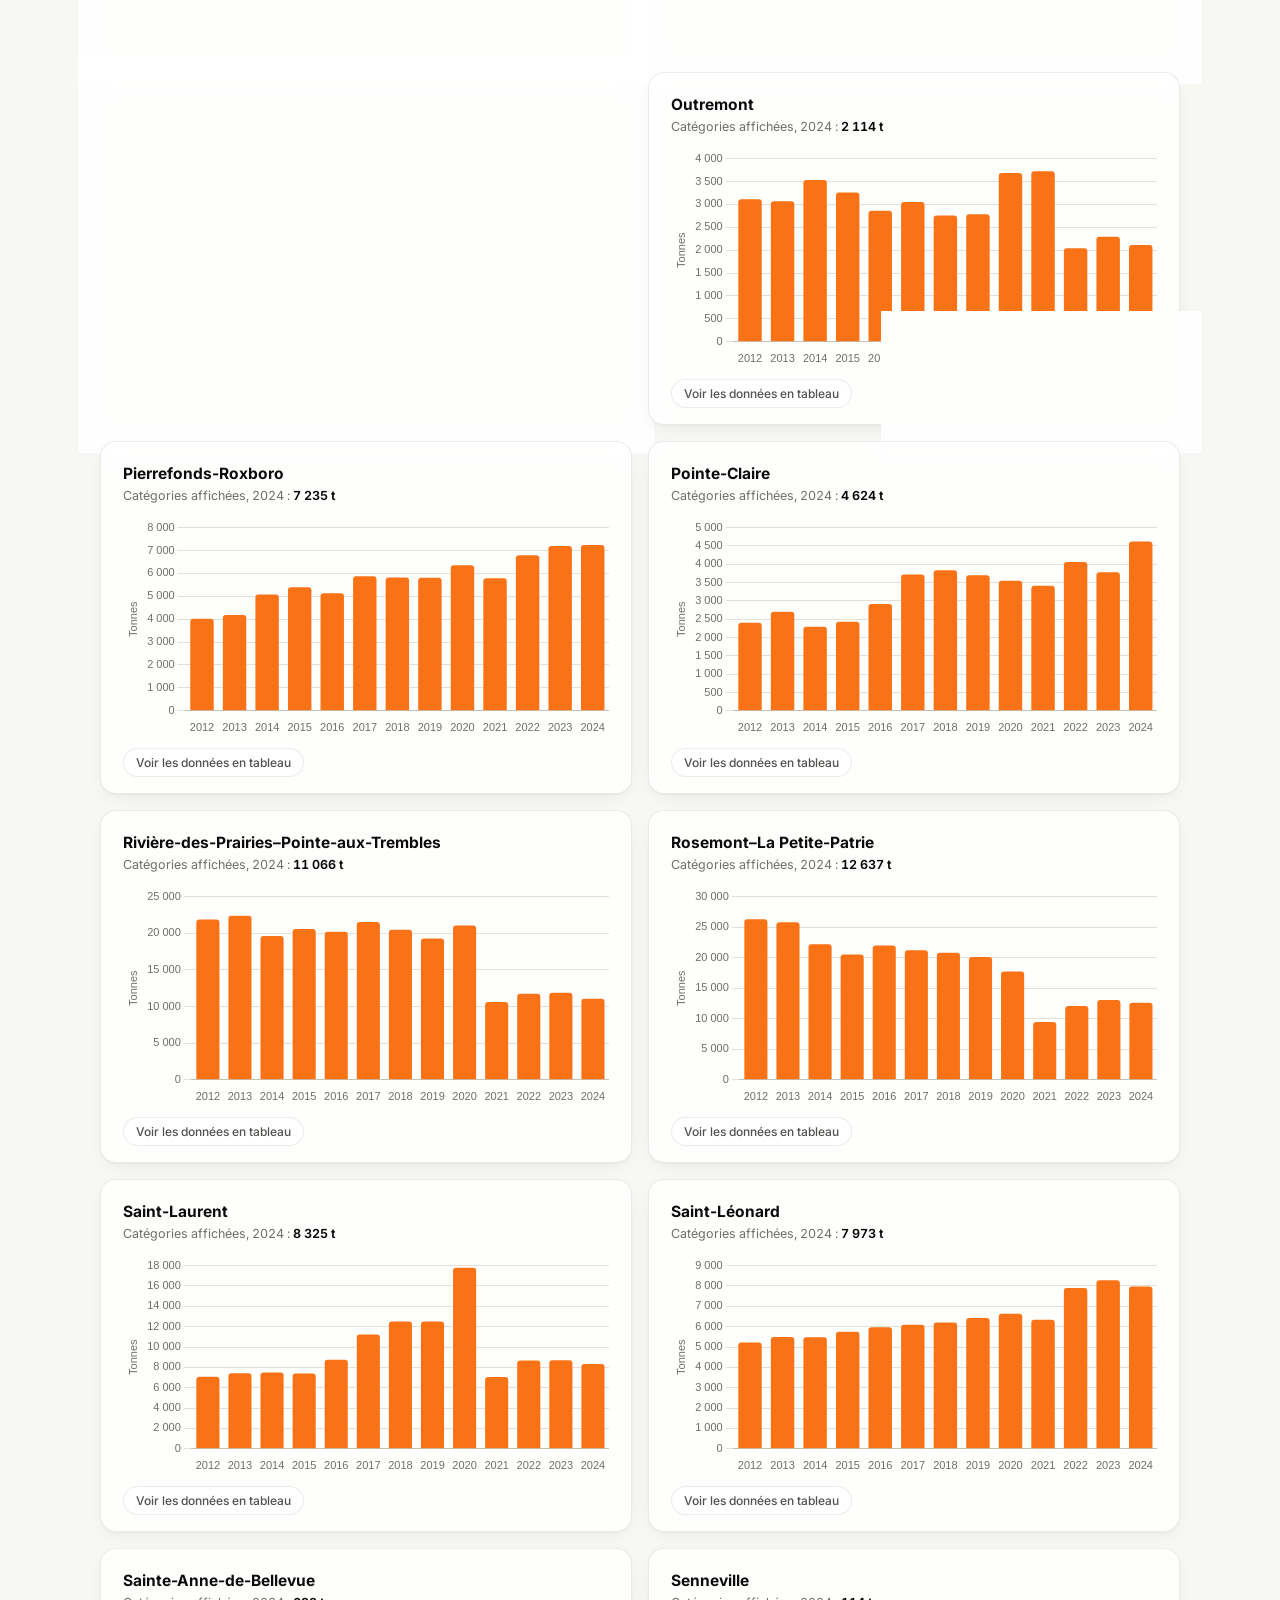
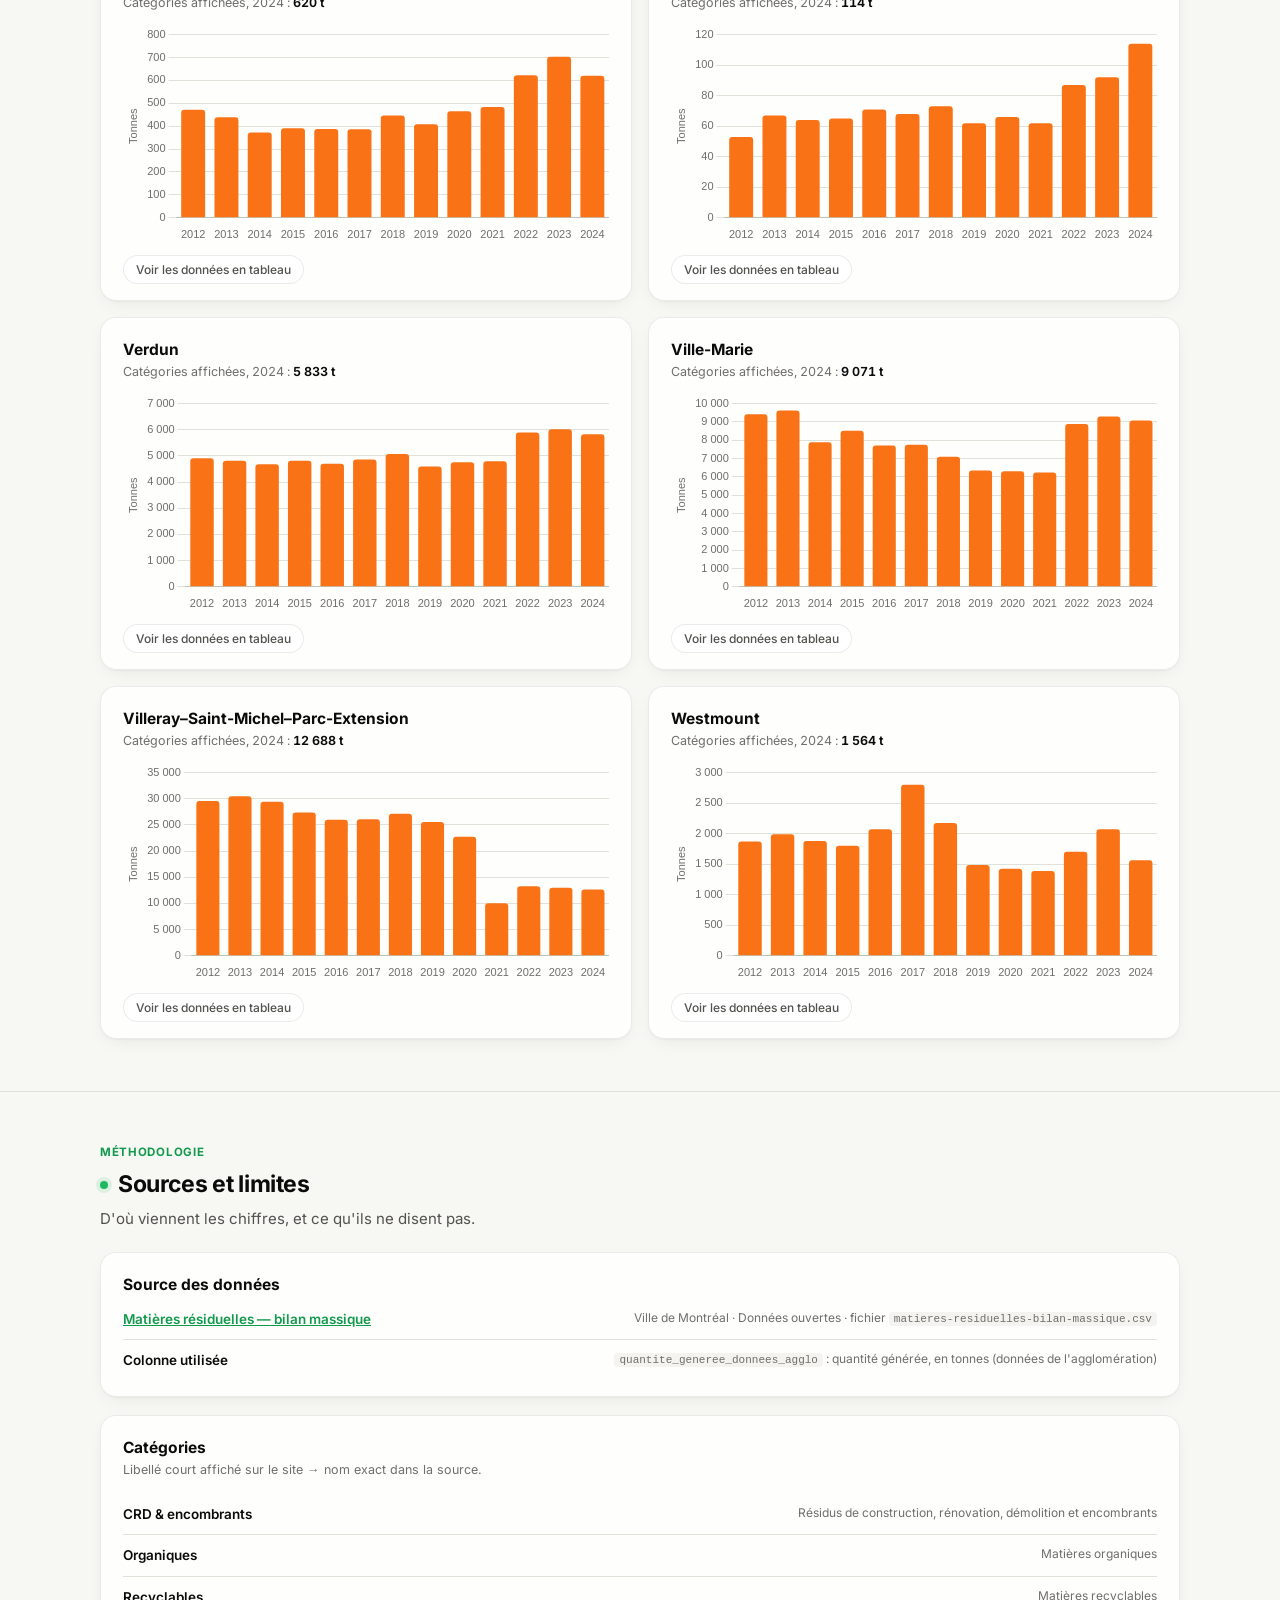
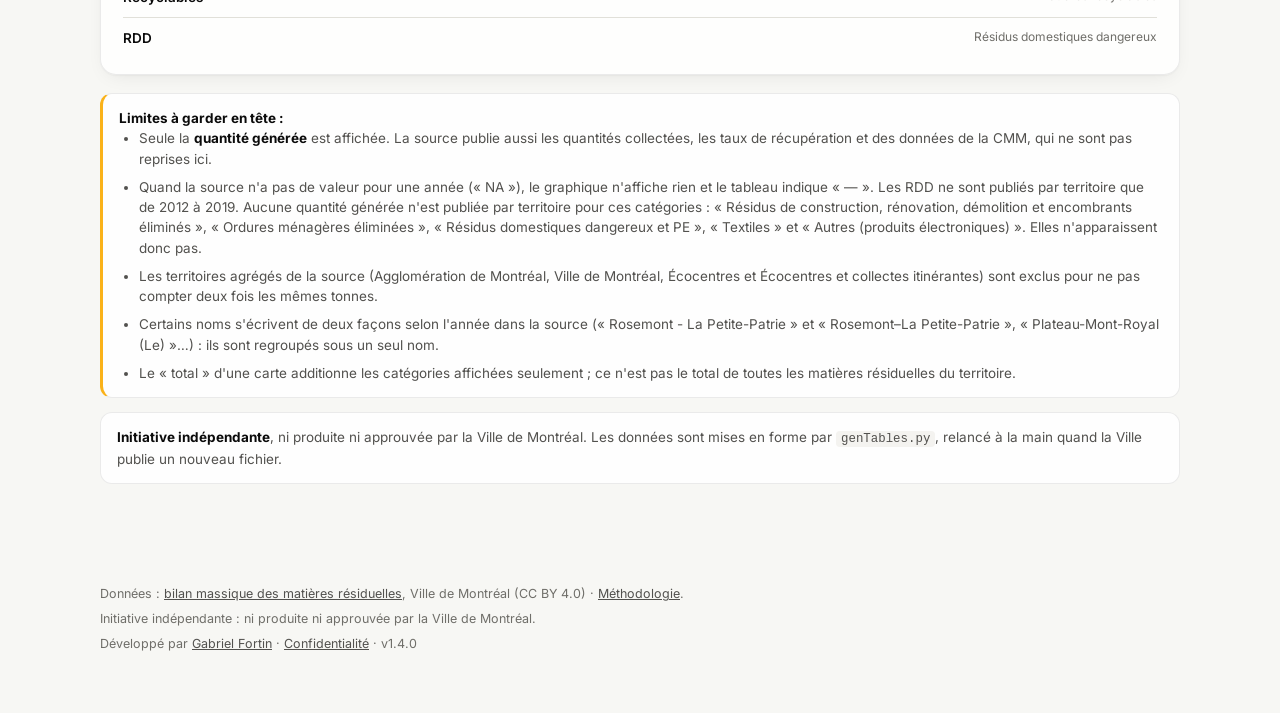
==== commit e5c6eb99: "Boutons « i » et « Me soutenir » sobres (modèles communs) Co-Authored-By: Claude Opus 5.5 <noreply@a" ====
--- a/index.html
+++ b/index.html
@@ -36,11 +36,11 @@
 <link rel="icon" type="image/svg+xml" href="favicon.svg" />
 <link rel="icon" type="image/png" href="favicon.png" />
 <link rel="apple-touch-icon" href="apple-touch-icon.png" />
-<link rel="stylesheet" href="css/style-d.css?v=1.3.2" />
-<link rel="stylesheet" href="css/style.css?v=1.3.2" />
-<link rel="stylesheet" href="css/chargement.css?v=1.3.2" />
-<link rel="stylesheet" href="css/chargement-bac.css?v=1.3.2" />
-<link rel="stylesheet" href="css/hybride.css?v=1.3.2" />
+<link rel="stylesheet" href="css/style-d.css?v=1.4.0" />
+<link rel="stylesheet" href="css/style.css?v=1.4.0" />
+<link rel="stylesheet" href="css/chargement.css?v=1.4.0" />
+<link rel="stylesheet" href="css/chargement-bac.css?v=1.4.0" />
+<link rel="stylesheet" href="css/hybride.css?v=1.4.0" />
 <script>window.goatcounter = {path: function(p) { return location.host + p }}</script>
 <script data-goatcounter="https://gabfortin.goatcounter.com/count" async src="//gc.zgo.at/count.js"></script>
 </head>
@@ -59,7 +59,7 @@
       <button type="button" class="gf-info-btn" id="gfInfoBtn" aria-label="À propos de ce site" aria-haspopup="dialog" aria-controls="gfInfoOverlay" title="À propos">
         <svg viewBox="0 0 24 24" fill="none" aria-hidden="true"><circle cx="12" cy="7.6" r="1.4" fill="currentColor"/><path d="M12 11v6.2" stroke="currentColor" stroke-width="2.3" stroke-linecap="round"/></svg>
       </button>
-      <script src="js/don.js?v=1.3.2"></script>
+      <script src="js/don.js?v=1.4.0"></script>
       <a class="topbar-profile" href="https://gabfortin.com" target="_blank" rel="noopener" title="gabfortin.com">
         <span class="topbar-profile-name">gabfortin.com</span>
         <img src="img/gabriel-fortin.jpg" alt="Gabriel Fortin" width="32" height="32">
@@ -67,7 +67,7 @@
     </div>
   </div>
 </header>
-<script src="js/titre-barre.js?v=1.3.2"></script>
+<script src="js/titre-barre.js?v=1.4.0"></script>
 
 <main id="principal">
 
@@ -196,14 +196,14 @@
   <div class="wrap">
     <p>Données : <a href="https://donnees.montreal.ca/dataset/matieres-residuelles-bilan-massique" target="_blank" rel="noopener">bilan massique des matières résiduelles</a>, Ville de Montréal (CC BY 4.0) · <a href="#methodologie">Méthodologie</a>.</p>
     <p>Initiative indépendante : ni produite ni approuvée par la Ville de Montréal.</p>
-    <p>Développé par <a href="https://gabfortin.com" target="_blank" rel="noopener">Gabriel Fortin</a> · <a href="confidentialite.html">Confidentialité</a> · v<span data-version>1.3.2</span></p>
+    <p>Développé par <a href="https://gabfortin.com" target="_blank" rel="noopener">Gabriel Fortin</a> · <a href="confidentialite.html">Confidentialité</a> · v<span data-version>1.4.0</span></p>
   </div>
 </footer>
 
-<script src="vendor/chartjs/chart.umd.min.js?v=1.3.2"></script>
-<script src="js/style-d.js?v=1.3.2"></script>
-<script src="js/chargement.js?v=1.3.2"></script>
-<script src="js/main.js?v=1.3.2"></script>
-<script src="js/apropos.js?v=1.3.2"></script>
+<script src="vendor/chartjs/chart.umd.min.js?v=1.4.0"></script>
+<script src="js/style-d.js?v=1.4.0"></script>
+<script src="js/chargement.js?v=1.4.0"></script>
+<script src="js/main.js?v=1.4.0"></script>
+<script src="js/apropos.js?v=1.4.0"></script>
 </body>
 </html>
--- a/css/hybride.css
+++ b/css/hybride.css
@@ -323,7 +323,7 @@
 
 /* Couleurs du bouton « i » et de la modale « À propos » (bloc commun ci-dessous) */
 :root {
-  --gf-info-1: #1DB860; --gf-info-2: #129a4c; --gf-info-glow: rgba(18,154,76,.6);
+  --gf-info-1: #1DB860; --gf-info-2: #129a4c; --gf-info-trait: var(--accent-strong);
   --gf-info-fond: var(--surface-1); --gf-info-bordure: var(--card-border);
   --gf-info-rayon: var(--radius-lg); --gf-info-fermer: var(--surface-2);
   --gf-info-titre: var(--text-primary); --gf-info-texte: var(--text-secondary); --gf-info-lien: var(--accent-strong);
@@ -336,27 +336,26 @@
 @media (max-width: 760px) { .site-header .brand { flex: 1 1 auto; } }
 
 /* ── Bouton « i » + modale « À propos » ──────────────────────────────────────
-   Patron des cartes (MAP-DESIGN-SYSTEM.md), sans l'anneau qui pulse : la
-   pulsation est réservée aux cartes (DESIGN-PAGES.md). Bloc identique dans
-   tous les sites hors cartes ; seules les couleurs --gf-info-* (définies
-   juste au-dessus) changent d'un site à l'autre. Script : apropos.js. */
+   Version sobre (novembre 2026), la même que sur les cartes
+   (MAP-DESIGN-SYSTEM.md) : cercle à contour de 1,5 px, fond transparent, sans
+   dégradé, ombre, pulsation ni grossissement ; teinte légère au survol.
+   Bloc identique dans tous les sites hors cartes ; seules les variables
+   --gf-info-* (définies juste au-dessus) changent d'un site à l'autre.
+   --gf-info-trait : couleur du contour et du « i » (repli : --gf-info-2) ;
+   la faire suivre le mode sombre. Script : apropos.js. */
 .gf-info-btn {
   position: relative;
   display: flex; align-items: center; justify-content: center;
   width: 32px; height: 32px; border-radius: 50%; flex-shrink: 0;
-  border: none; padding: 0;
-  background: linear-gradient(140deg, var(--gf-info-1), var(--gf-info-2));
-  color: #fff; cursor: pointer;
-  box-shadow: 0 4px 14px -4px var(--gf-info-glow), inset 0 1px 0 rgba(255,255,255,.45);
-  transition: transform .2s cubic-bezier(.22,.68,0,1), box-shadow .2s cubic-bezier(.22,.68,0,1);
+  padding: 0;
+  border: 1.5px solid currentColor;   /* même épaisseur que « Me soutenir » (don.js) */
+  background: transparent;
+  color: var(--gf-info-trait, var(--gf-info-2)); cursor: pointer;
+  transition: background-color .2s ease;
 }
 .gf-info-btn svg { width: 16px; height: 16px; }
-.gf-info-btn:hover {
-  box-shadow: 0 8px 22px -4px var(--gf-info-glow), inset 0 1px 0 rgba(255,255,255,.5);
-  transform: translateY(-1px) scale(1.1);
-}
-.gf-info-btn:active { transform: scale(.94); }
-.gf-info-btn:focus-visible { outline: 2px solid var(--gf-info-2); outline-offset: 3px; }
+.gf-info-btn:hover { background: color-mix(in srgb, currentColor 12%, transparent); }
+.gf-info-btn:focus-visible { outline: 2px solid currentColor; outline-offset: 3px; }
 .gf-info-overlay {
   position: fixed; inset: 0; z-index: 2000;
   background: rgba(10,16,13,.45);
@@ -404,7 +403,6 @@
 }
 @media (prefers-reduced-motion: reduce) {
   .gf-info-btn, .gf-info-panel { transition: none; }
-  .gf-info-btn:hover { transform: none; }
   .gf-info-panel { transform: none; }
 }
 @media print { .gf-info-btn, .gf-info-overlay { display: none !important; } }
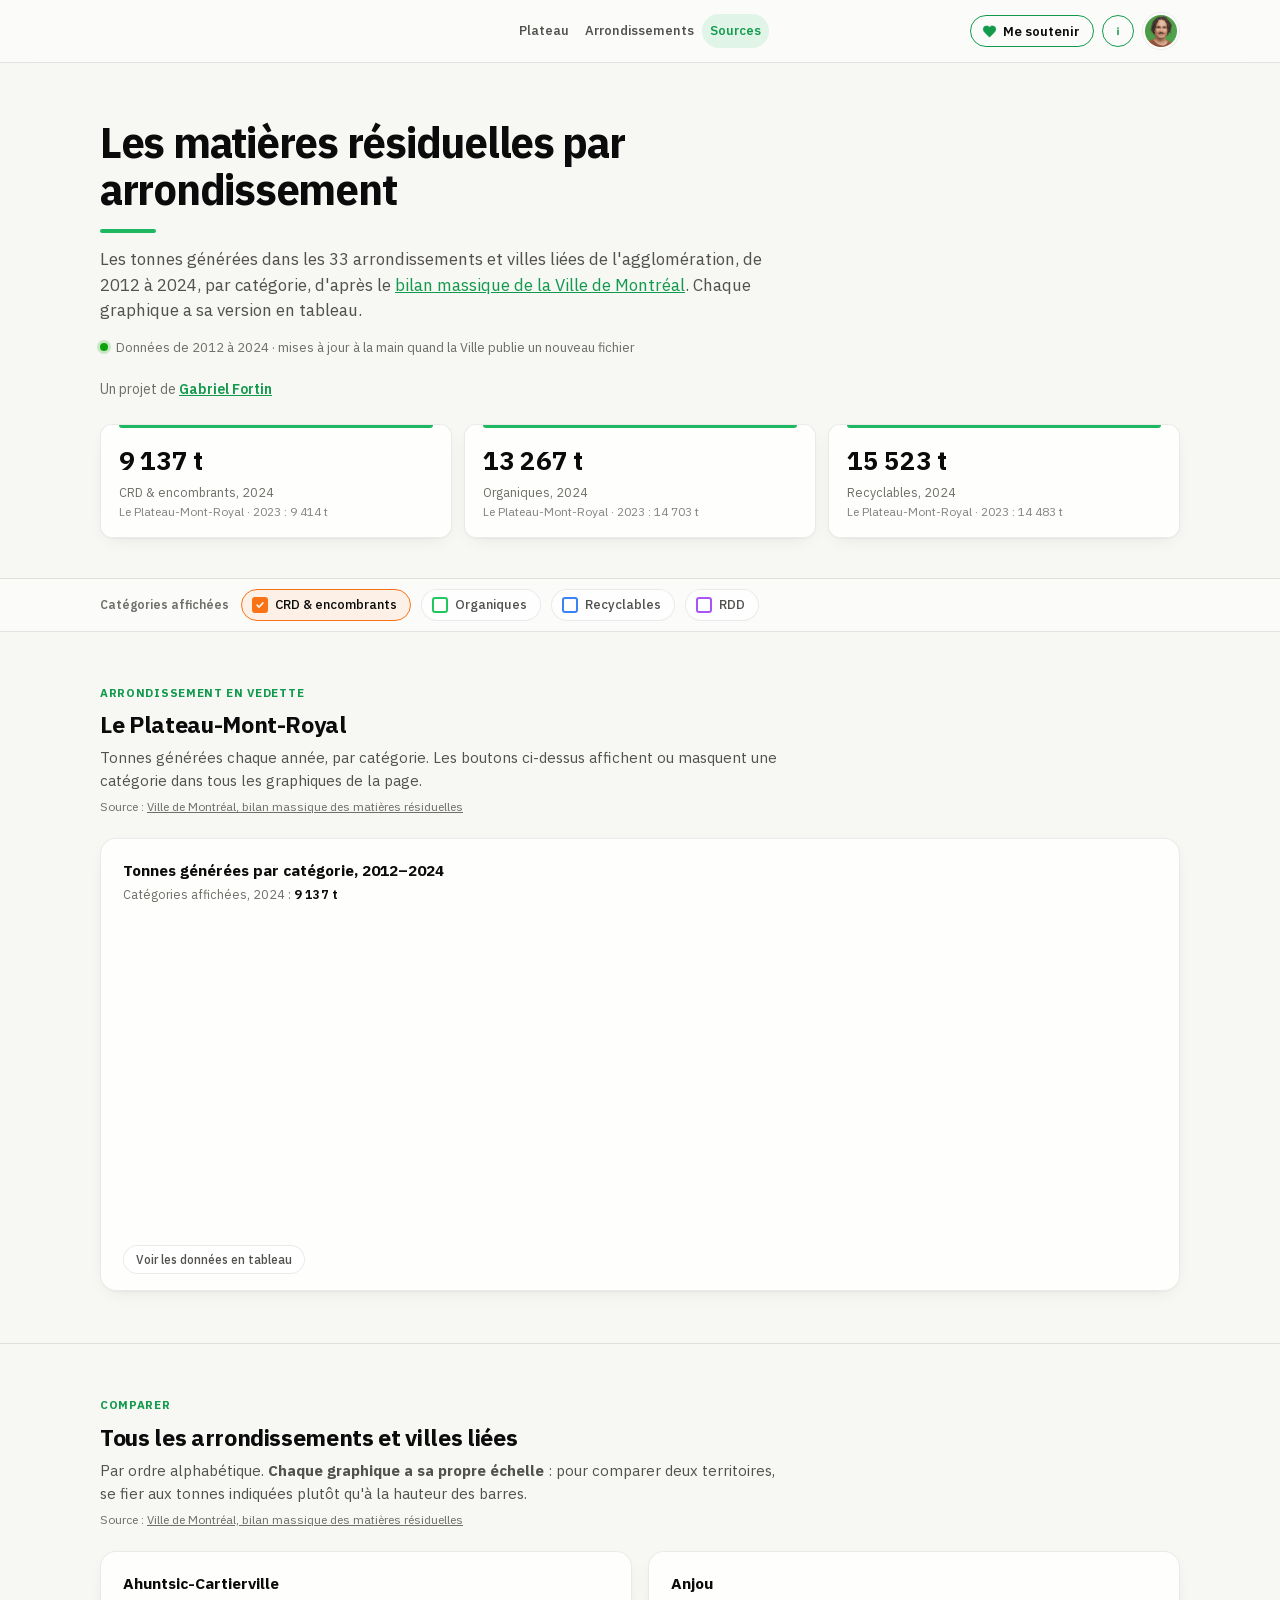
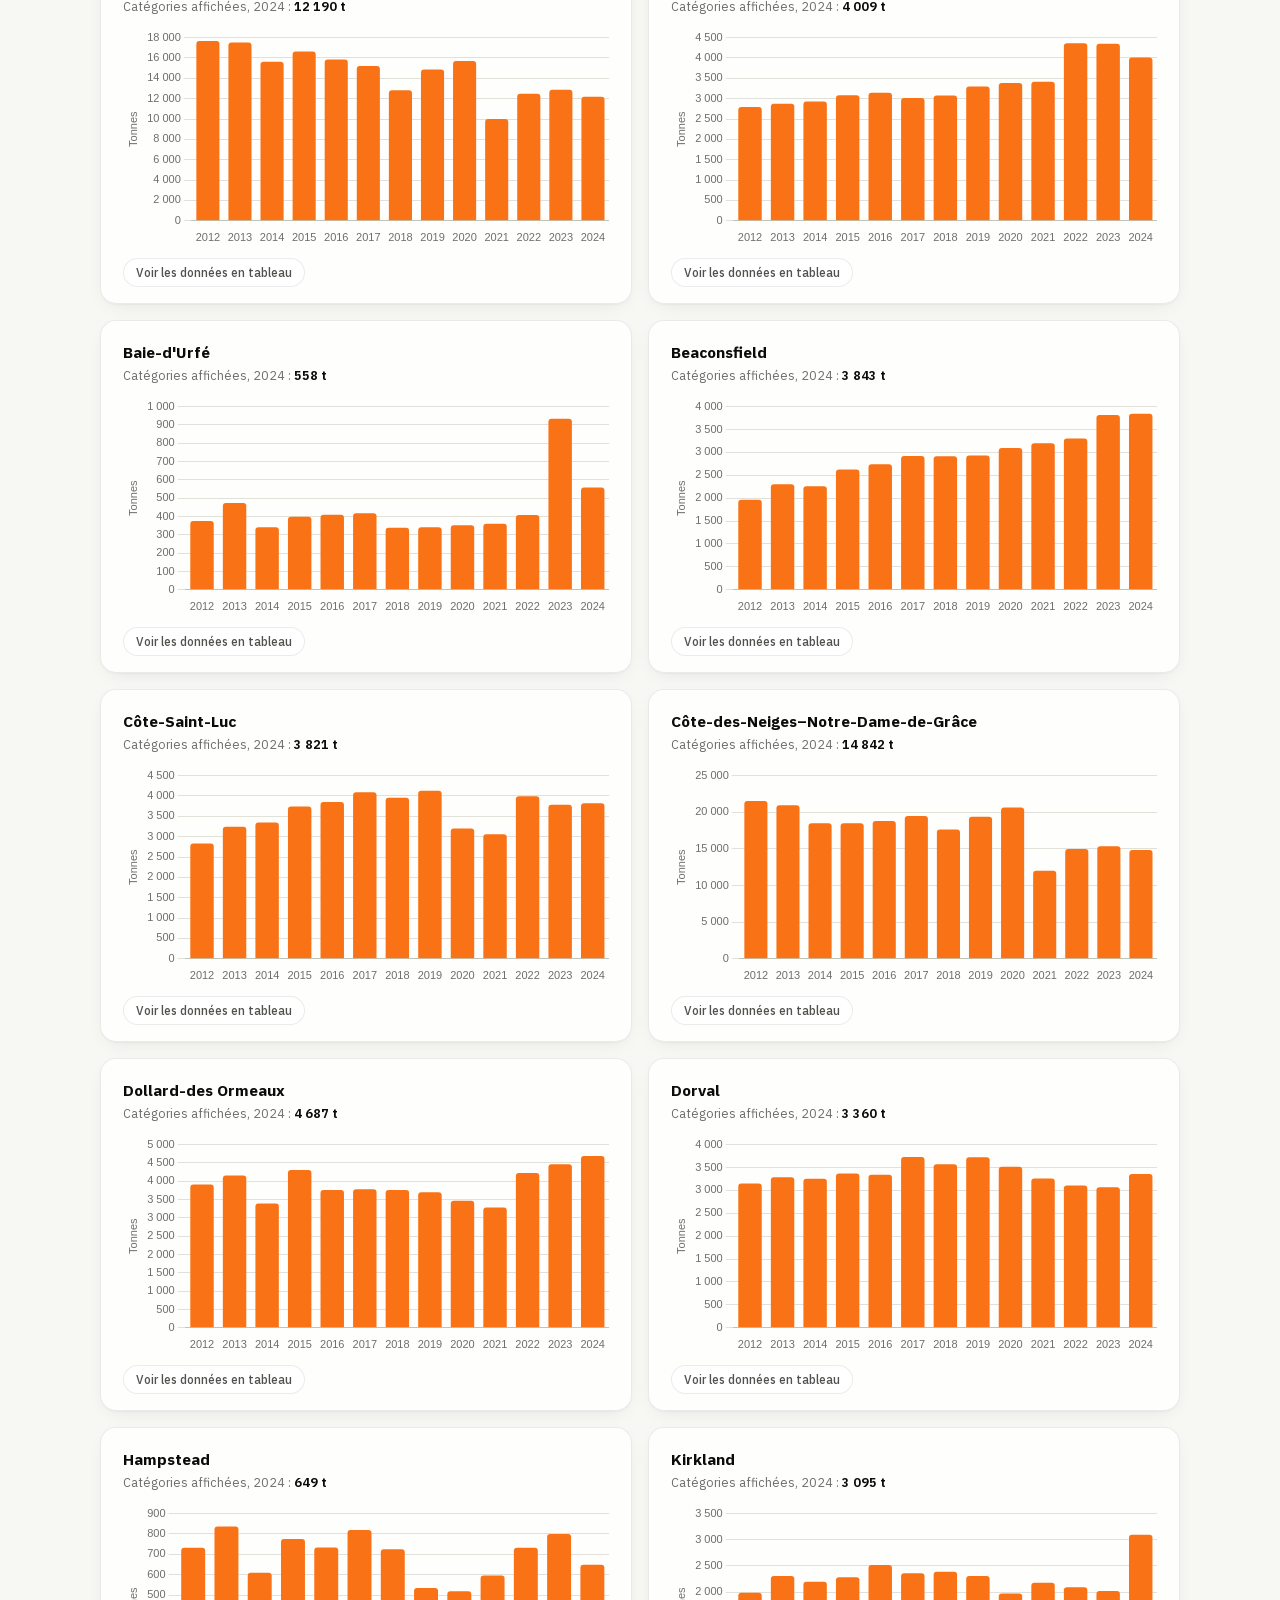
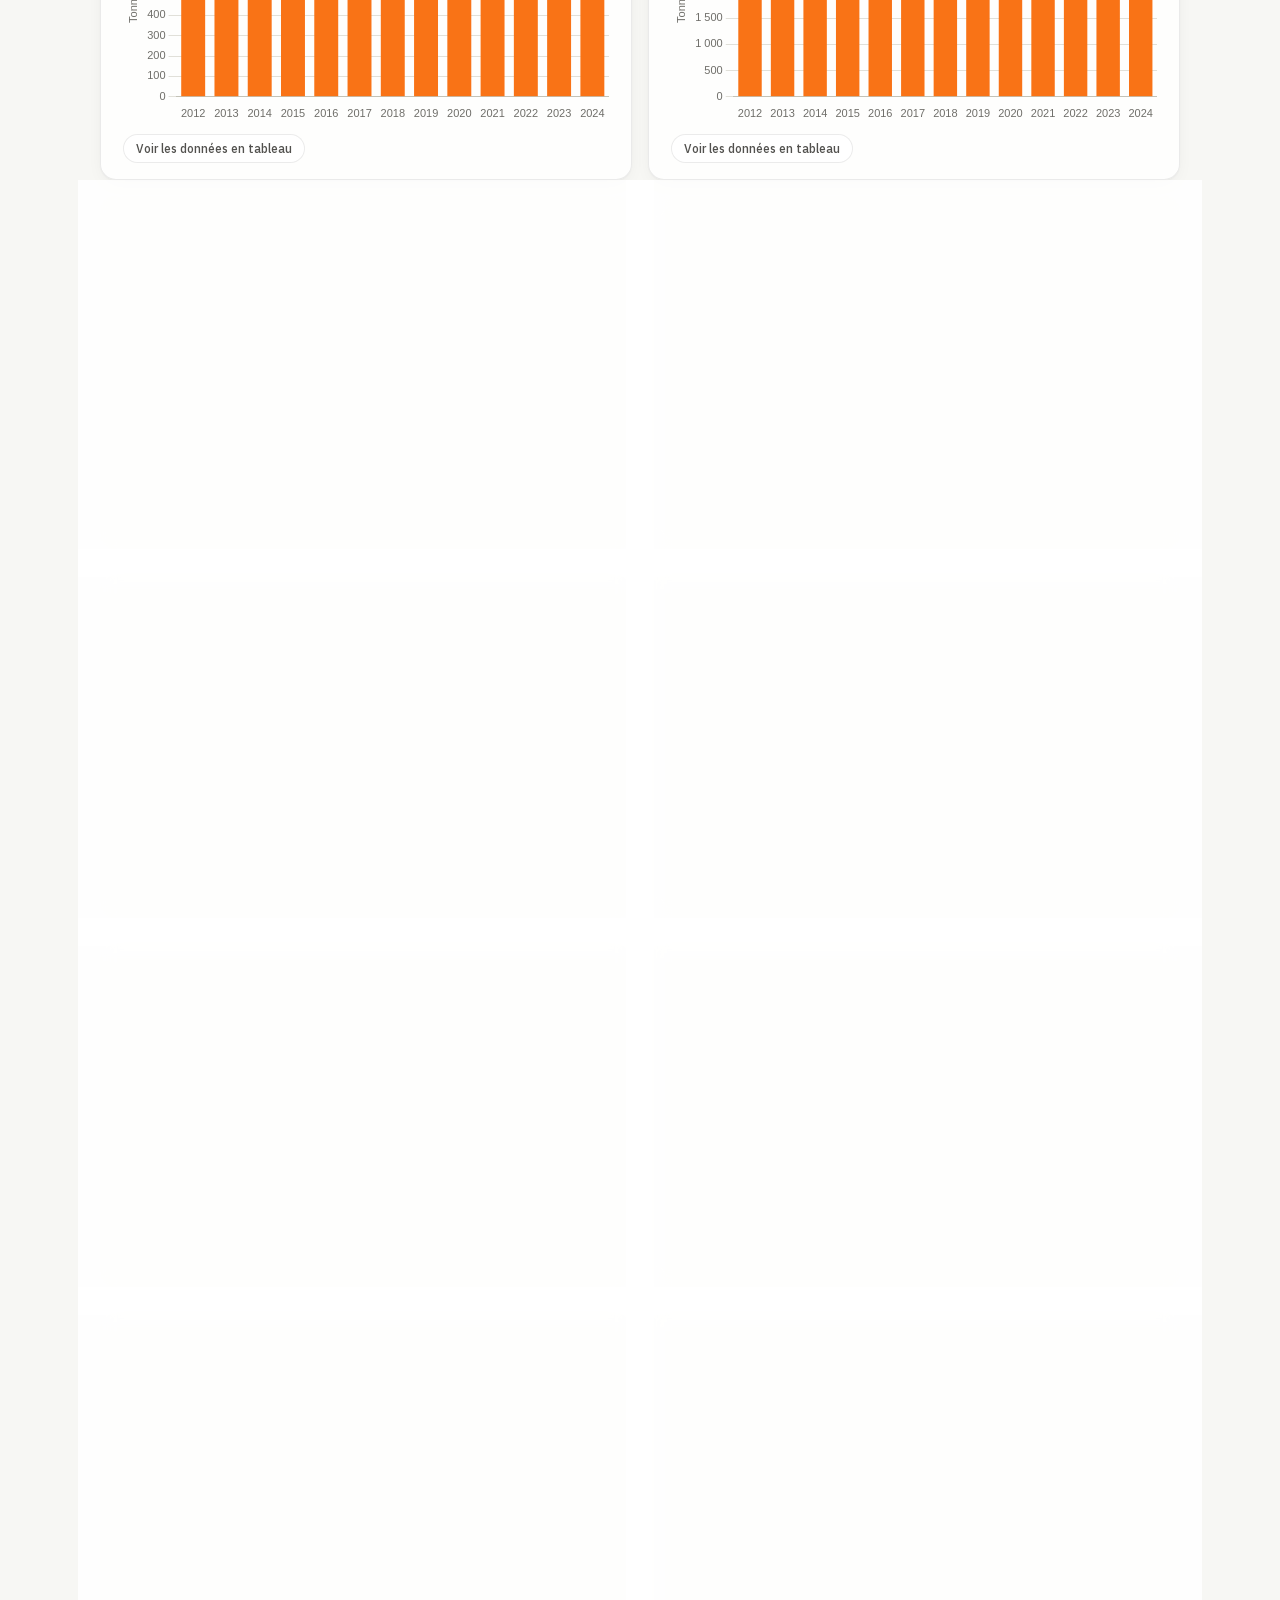
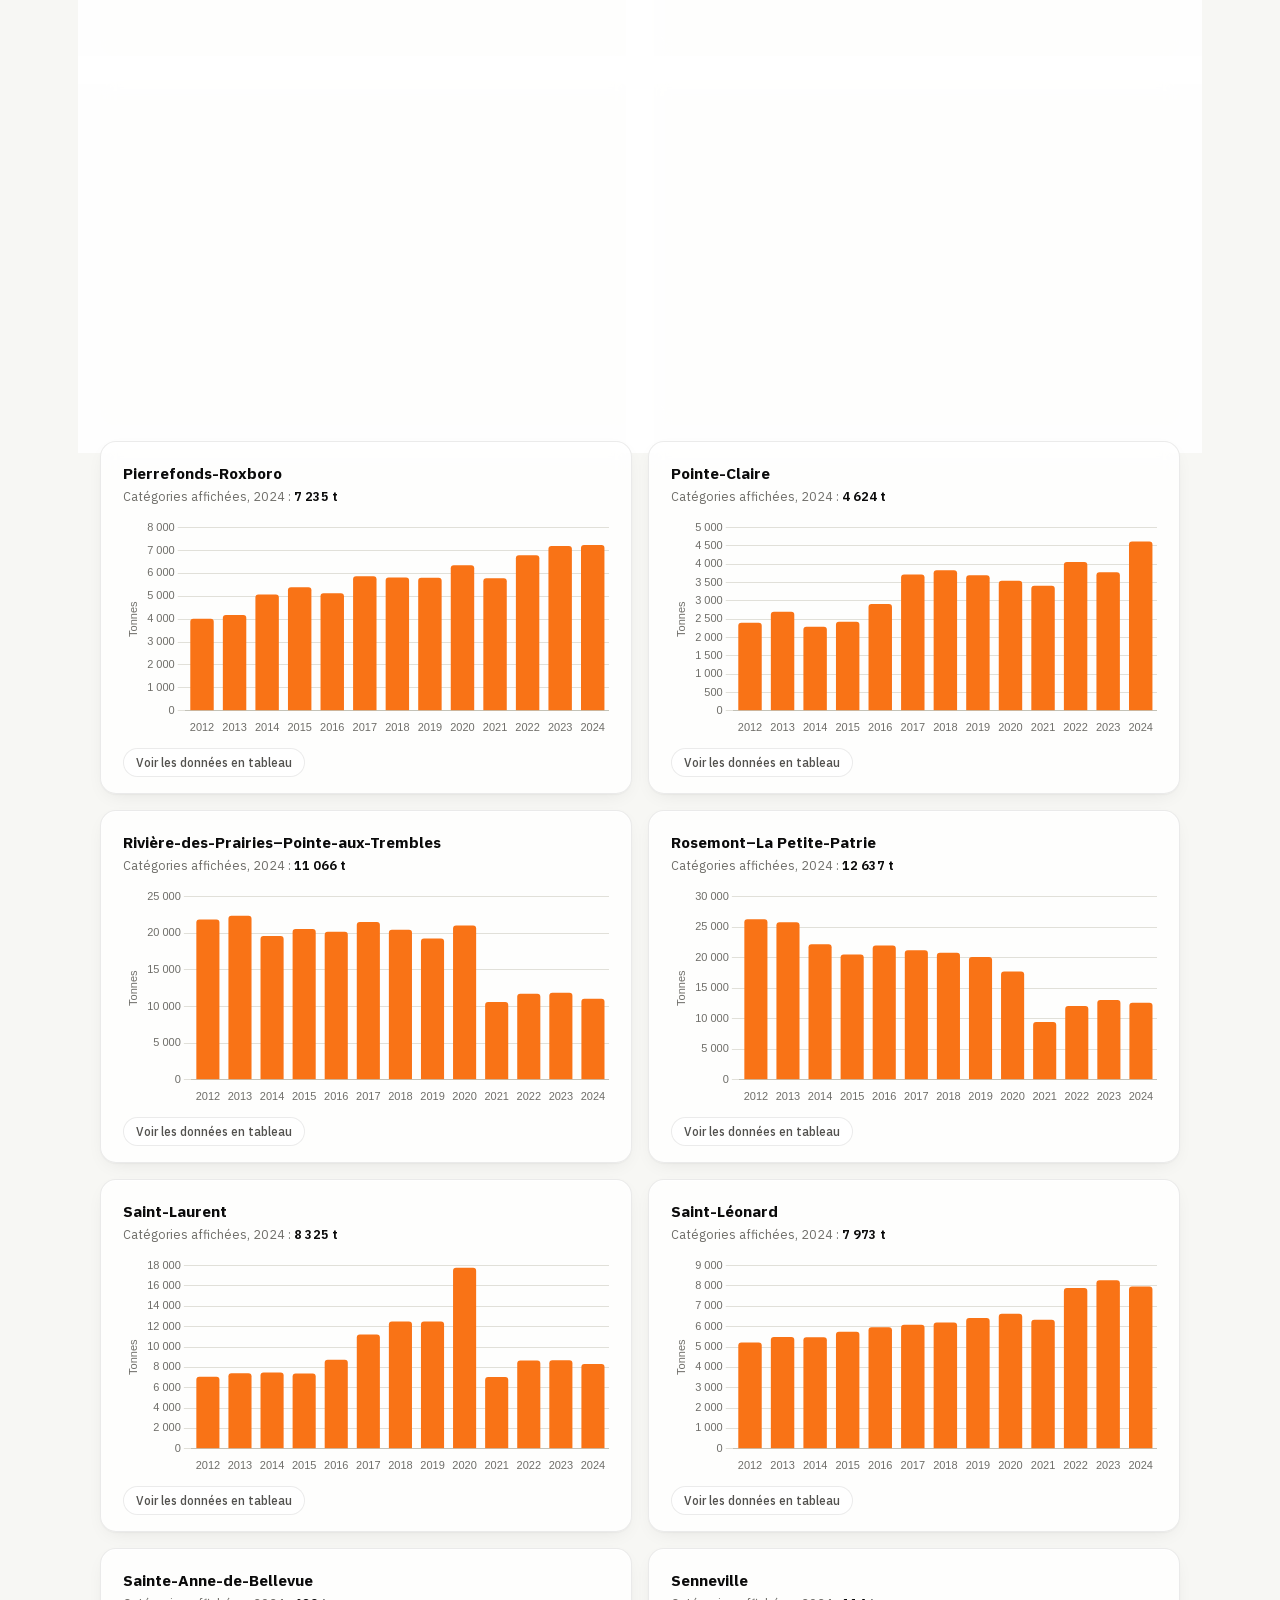
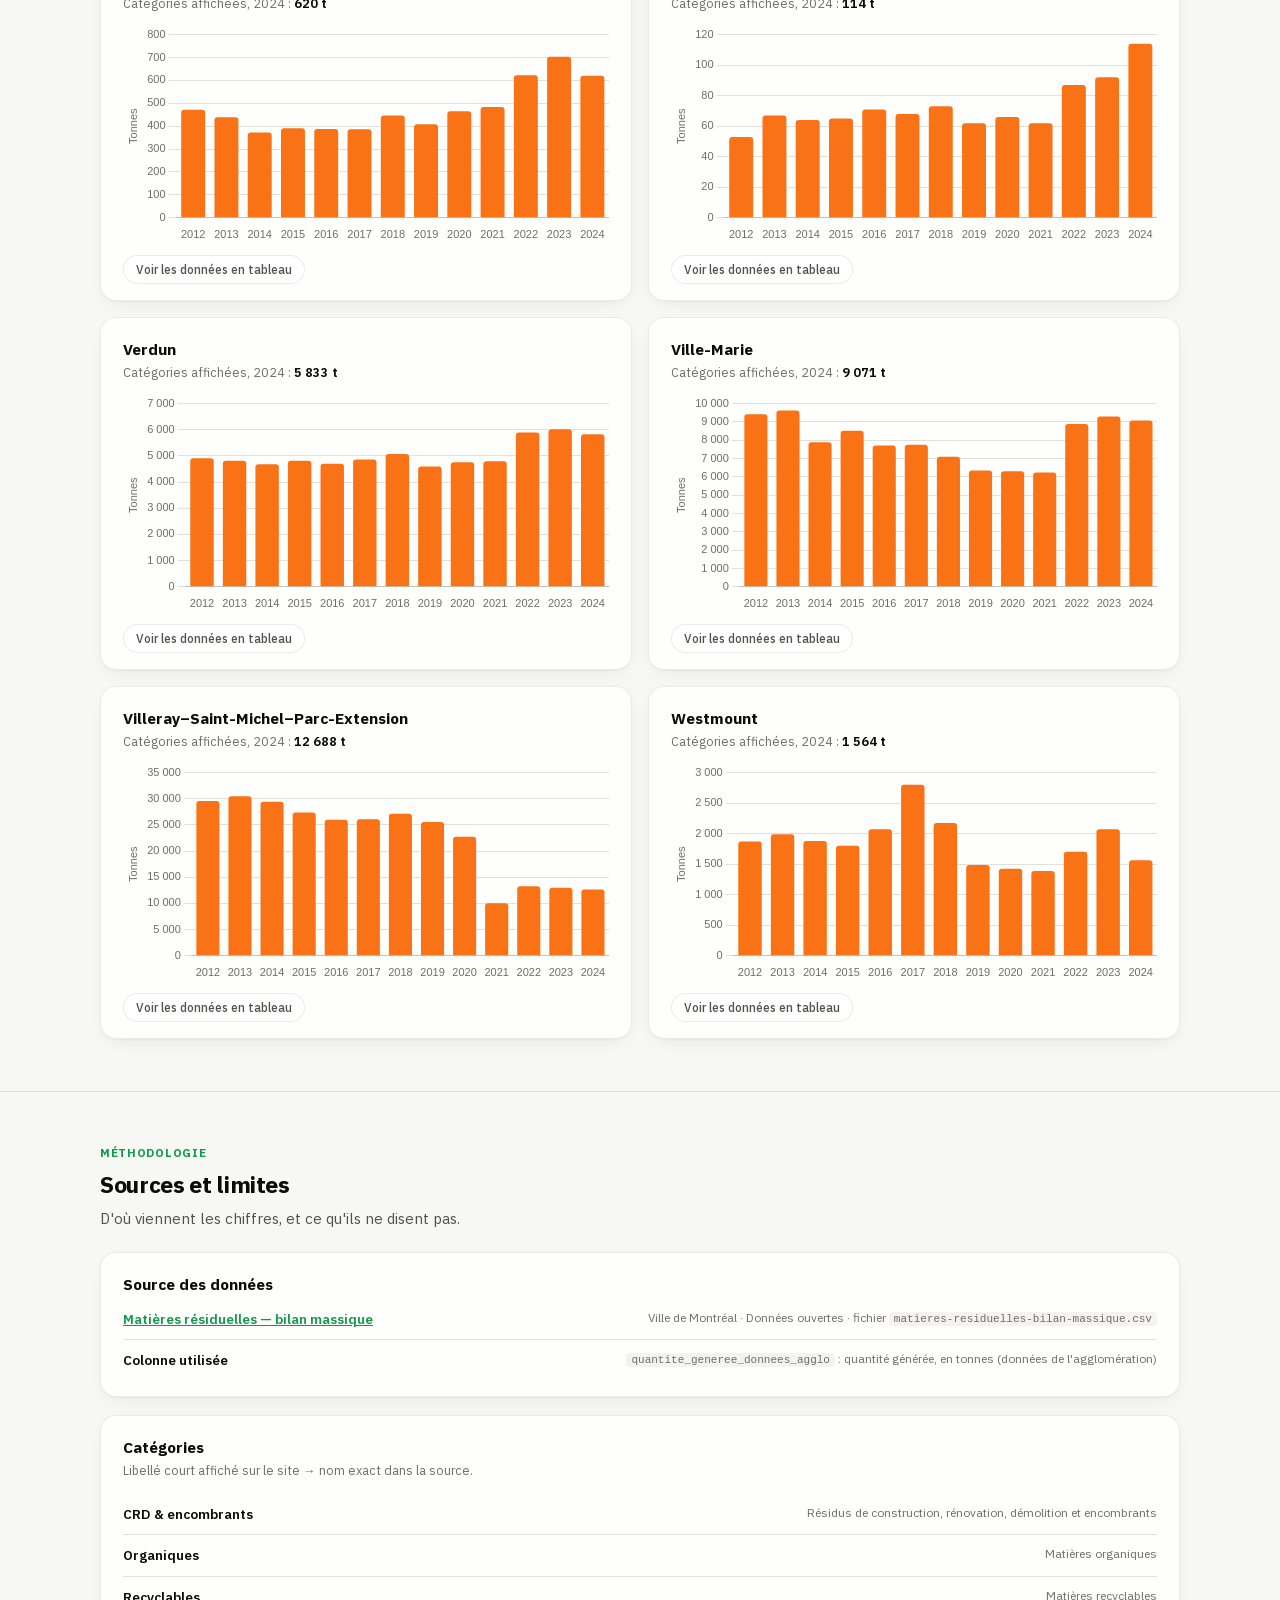
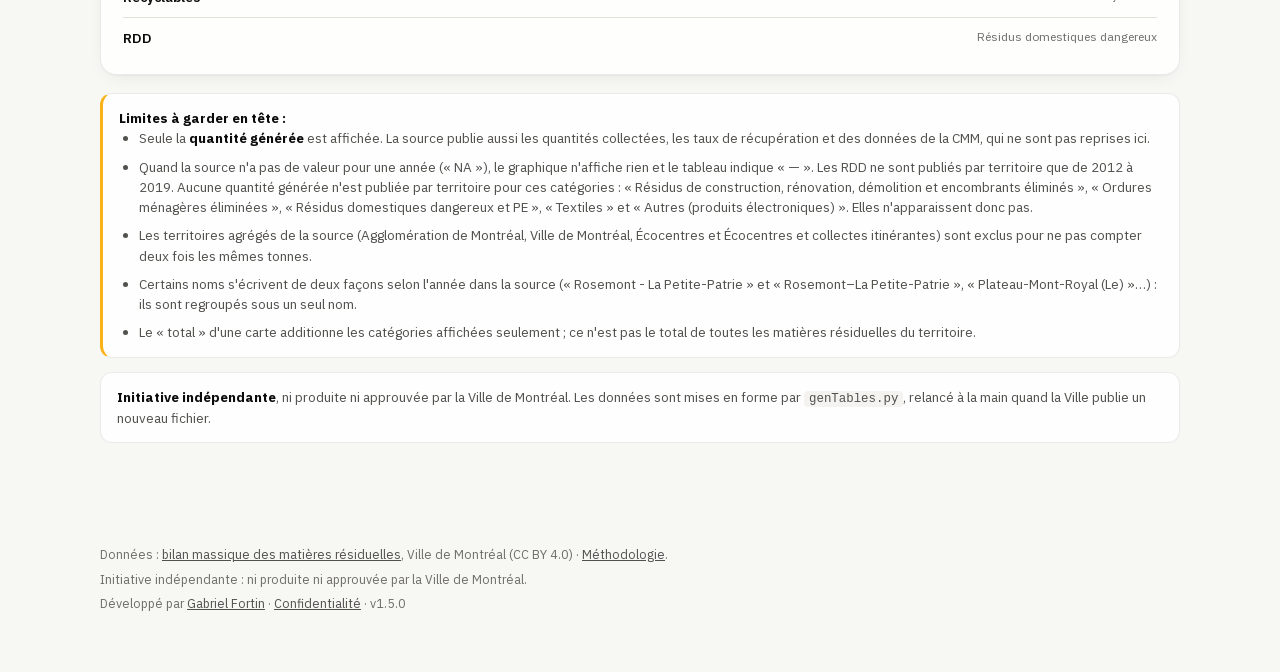
==== commit f8b8644d: "Sobriété du style D : IBM Plex Sans, fond uni, plus de pastille devant les titres de section (bloc c" ====
--- a/index.html
+++ b/index.html
@@ -36,11 +36,11 @@
 <link rel="icon" type="image/svg+xml" href="favicon.svg" />
 <link rel="icon" type="image/png" href="favicon.png" />
 <link rel="apple-touch-icon" href="apple-touch-icon.png" />
-<link rel="stylesheet" href="css/style-d.css?v=1.4.0" />
-<link rel="stylesheet" href="css/style.css?v=1.4.0" />
-<link rel="stylesheet" href="css/chargement.css?v=1.4.0" />
-<link rel="stylesheet" href="css/chargement-bac.css?v=1.4.0" />
-<link rel="stylesheet" href="css/hybride.css?v=1.4.0" />
+<link rel="stylesheet" href="css/style-d.css?v=1.5.0" />
+<link rel="stylesheet" href="css/style.css?v=1.5.0" />
+<link rel="stylesheet" href="css/chargement.css?v=1.5.0" />
+<link rel="stylesheet" href="css/chargement-bac.css?v=1.5.0" />
+<link rel="stylesheet" href="css/hybride.css?v=1.5.0" />
 <script>window.goatcounter = {path: function(p) { return location.host + p }}</script>
 <script data-goatcounter="https://gabfortin.goatcounter.com/count" async src="//gc.zgo.at/count.js"></script>
 </head>
@@ -59,7 +59,7 @@
       <button type="button" class="gf-info-btn" id="gfInfoBtn" aria-label="À propos de ce site" aria-haspopup="dialog" aria-controls="gfInfoOverlay" title="À propos">
         <svg viewBox="0 0 24 24" fill="none" aria-hidden="true"><circle cx="12" cy="7.6" r="1.4" fill="currentColor"/><path d="M12 11v6.2" stroke="currentColor" stroke-width="2.3" stroke-linecap="round"/></svg>
       </button>
-      <script src="js/don.js?v=1.4.0"></script>
+      <script src="js/don.js?v=1.5.0"></script>
       <a class="topbar-profile" href="https://gabfortin.com" target="_blank" rel="noopener" title="gabfortin.com">
         <span class="topbar-profile-name">gabfortin.com</span>
         <img src="img/gabriel-fortin.jpg" alt="Gabriel Fortin" width="32" height="32">
@@ -67,7 +67,7 @@
     </div>
   </div>
 </header>
-<script src="js/titre-barre.js?v=1.4.0"></script>
+<script src="js/titre-barre.js?v=1.5.0"></script>
 
 <main id="principal">
 
@@ -196,14 +196,14 @@
   <div class="wrap">
     <p>Données : <a href="https://donnees.montreal.ca/dataset/matieres-residuelles-bilan-massique" target="_blank" rel="noopener">bilan massique des matières résiduelles</a>, Ville de Montréal (CC BY 4.0) · <a href="#methodologie">Méthodologie</a>.</p>
     <p>Initiative indépendante : ni produite ni approuvée par la Ville de Montréal.</p>
-    <p>Développé par <a href="https://gabfortin.com" target="_blank" rel="noopener">Gabriel Fortin</a> · <a href="confidentialite.html">Confidentialité</a> · v<span data-version>1.4.0</span></p>
+    <p>Développé par <a href="https://gabfortin.com" target="_blank" rel="noopener">Gabriel Fortin</a> · <a href="confidentialite.html">Confidentialité</a> · v<span data-version>1.5.0</span></p>
   </div>
 </footer>
 
-<script src="vendor/chartjs/chart.umd.min.js?v=1.4.0"></script>
-<script src="js/style-d.js?v=1.4.0"></script>
-<script src="js/chargement.js?v=1.4.0"></script>
-<script src="js/main.js?v=1.4.0"></script>
-<script src="js/apropos.js?v=1.4.0"></script>
+<script src="vendor/chartjs/chart.umd.min.js?v=1.5.0"></script>
+<script src="js/style-d.js?v=1.5.0"></script>
+<script src="js/chargement.js?v=1.5.0"></script>
+<script src="js/main.js?v=1.5.0"></script>
+<script src="js/apropos.js?v=1.5.0"></script>
 </body>
 </html>
--- a/css/hybride.css
+++ b/css/hybride.css
@@ -7,9 +7,10 @@
    compteurvelo.com :
    - garde : fond neutre chaud, barre du haut pleine largeur, cartes presque
      opaques, chiffres en noir, rayons modérés, aucune animation ;
-   - prend du verre : police Inter, accent vert, pastilles de titre, trait
-     vert sous le titre, barre verte sur les KPI, léger verre dépoli, fond
-     coloré très discret et immobile, boutons pilules.
+   - prend du verre : accent vert, trait vert sous le titre, barre verte
+     sur les KPI, léger verre dépoli, boutons pilules ;
+   - sobriété (21 novembre 2026) : police IBM Plex Sans au lieu d'Inter,
+     fond uni, plus de pastille devant les titres de section.
 
    Chargé APRÈS style.css (qui porte la mise en page et les couleurs de
    séries). --surface-1 reste OPAQUE : fond des infobulles des graphiques.
@@ -20,7 +21,7 @@
    vérifié par le hook (outils/verifier_communs.py). Ne pas le modifier ici :
    changer le modèle, puis le recopier dans chaque site. Les règles propres à
    un site vont juste APRÈS ce bloc (elles l'emportent à spécificité égale). */
-@import url("../fonts/polices.css");   /* Inter hébergée sur le site (outils/communs/polices/) */
+@import url("../fonts/plex-sans.css");   /* IBM Plex Sans hébergée sur le site (outils/communs/polices/), depuis le 21 novembre 2026 */
 
 :root {
   --accent:        #1DB860;
@@ -89,20 +90,14 @@
   }
 
 
-/* ── Base : fond neutre + taches de couleur très discrètes, immobiles ───── */
+/* ── Base : fond neutre uni (sobriété, 21 novembre 2026 : plus de taches de couleur) ── */
 html { background: var(--page); }
 body {
-  font-family: "Inter", -apple-system, BlinkMacSystemFont, "Segoe UI", Roboto, sans-serif;
-  /* 'tnum' retiré du texte courant : dans Inter, il donne aussi une largeur
-     fixe au trait d'union (« Plateau - Mont - Royal »). Chiffres tabulaires
-     là où ils comptent (KPI, tableaux, graphiques) : font-variant-numeric. */
-  font-feature-settings: 'cv11', 'ss01';
-  background:
-    radial-gradient(50vmax 40vmax at 8% 0%,   var(--mesh-1), transparent 65%),
-    radial-gradient(45vmax 40vmax at 95% 10%, var(--mesh-2), transparent 65%),
-    radial-gradient(50vmax 45vmax at 85% 95%, var(--mesh-3), transparent 65%),
-    var(--page);
-  background-attachment: fixed;
+  font-family: "IBM Plex Sans", -apple-system, BlinkMacSystemFont, "Segoe UI", Roboto, sans-serif;
+  /* Pas de 'tnum' sur le texte courant : chiffres tabulaires là où ils
+     comptent (KPI, tableaux, graphiques), avec font-variant-numeric. */
+  font-feature-settings: normal;
+  background: var(--page);
 }
 ::selection { background: rgba(29,184,96,.22); }
 a { color: var(--accent-strong); }
@@ -141,7 +136,7 @@
   box-shadow: 0 0 0 2px var(--surface-1);
 }
 
-/* ── Titres : sobres, avec la touche verte ───────────────────────────────── */
+/* ── Titres : sobres, avec la touche verte (trait sous le grand titre) ───── */
 .hero h1 { font-weight: 800; letter-spacing: -.03em; }
 .hero h1::after {
   content: ""; display: block; width: 56px; height: 4px; margin-top: 16px;
@@ -150,11 +145,6 @@
 .hero .byline a { color: var(--accent-strong); }
 .eyebrow { color: var(--accent-strong); }
 .section-head h2 { display: flex; align-items: center; gap: 10px; letter-spacing: -.015em; }
-.section-head h2::before {
-  content: ""; flex-shrink: 0;
-  width: 8px; height: 8px; border-radius: 50%;
-  background: var(--accent); box-shadow: 0 0 0 4px var(--accent-soft);
-}
 
 /* ── Cartes : presque opaques, verre léger ───────────────────────────────── */
 .card, .kpi-card {
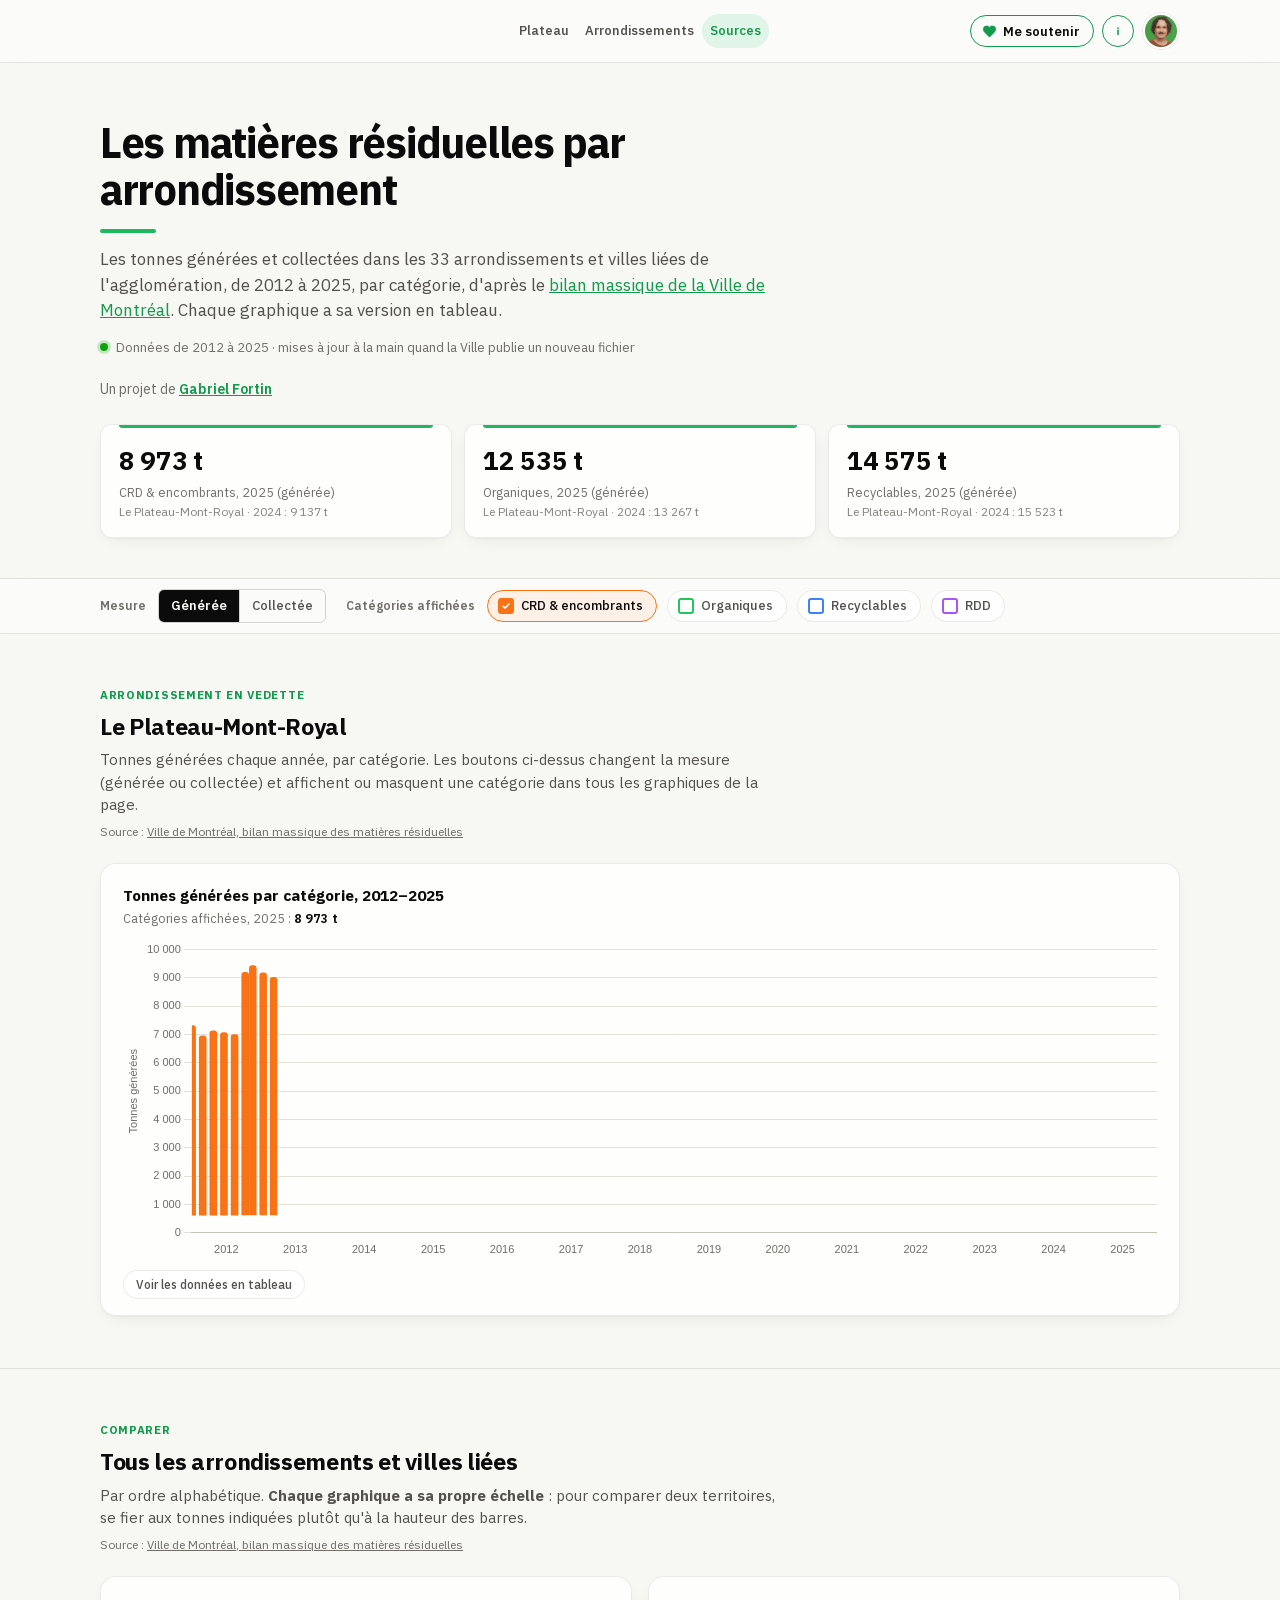
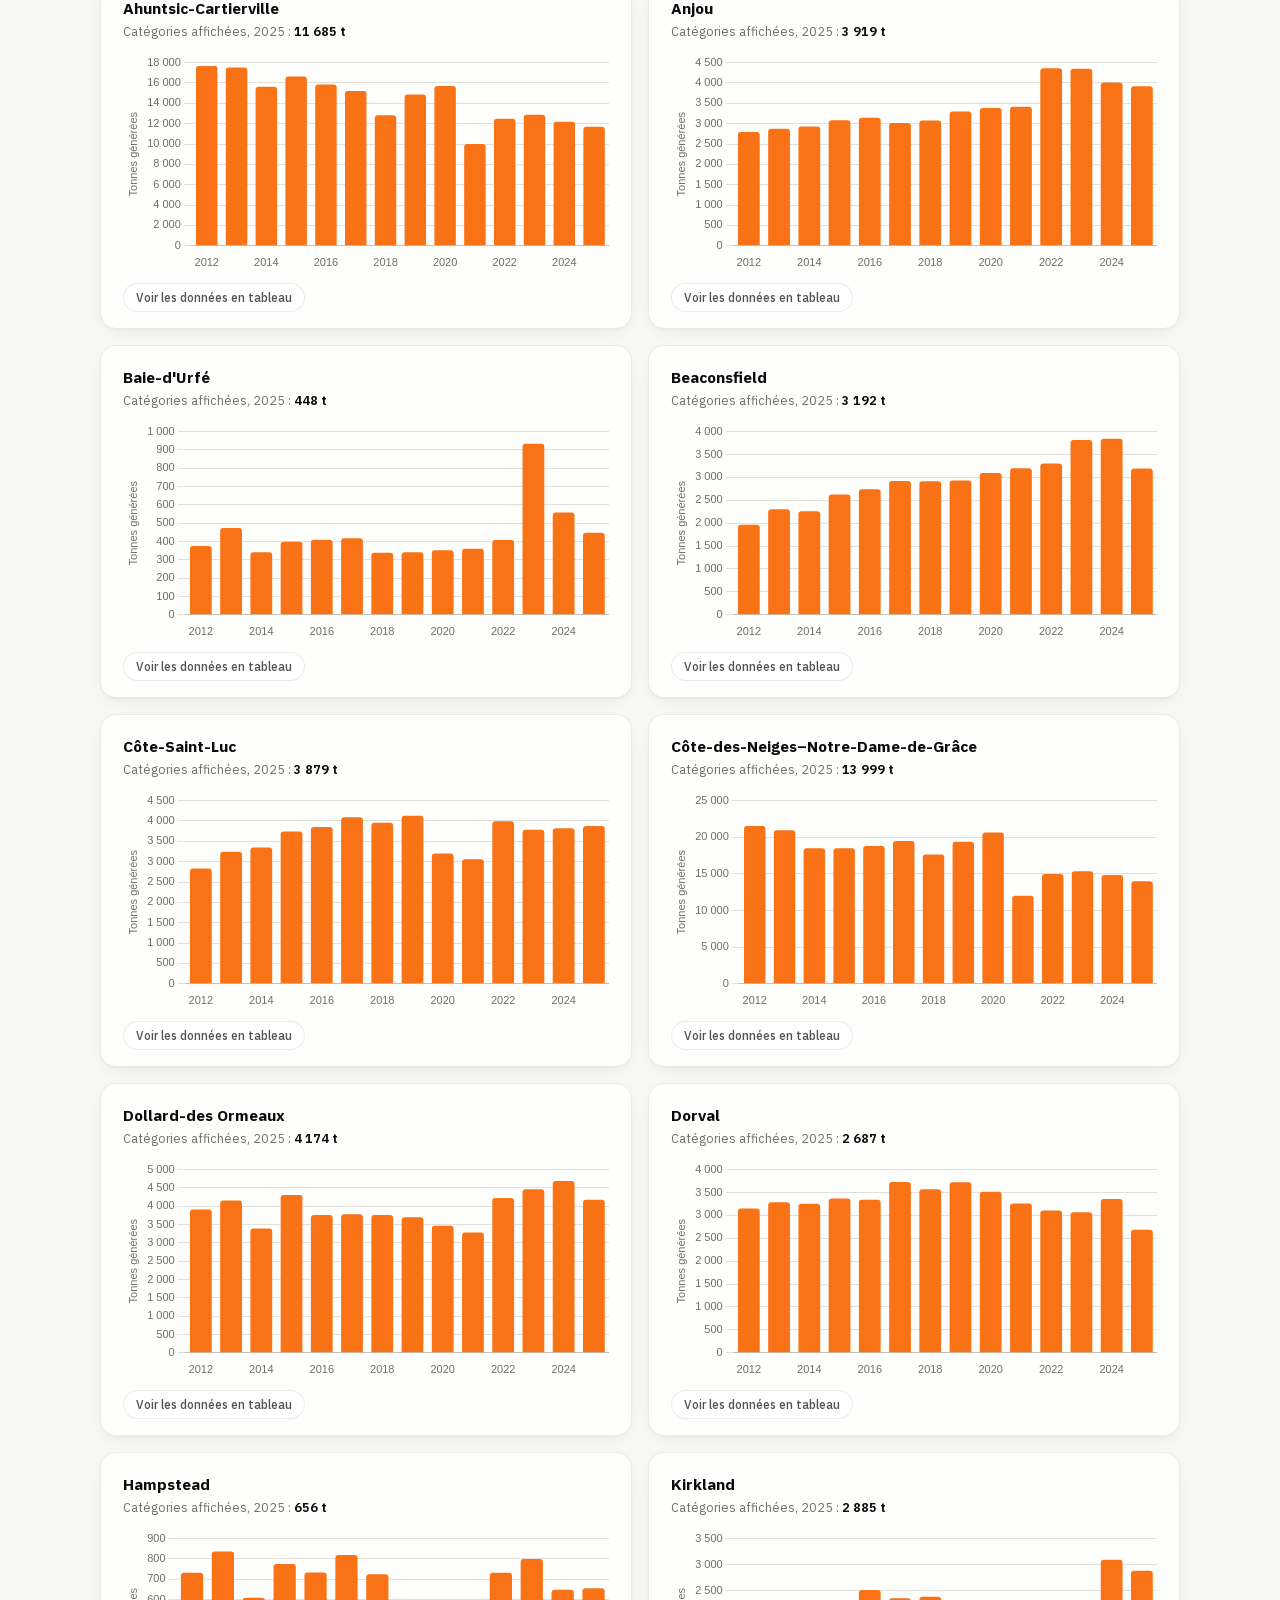
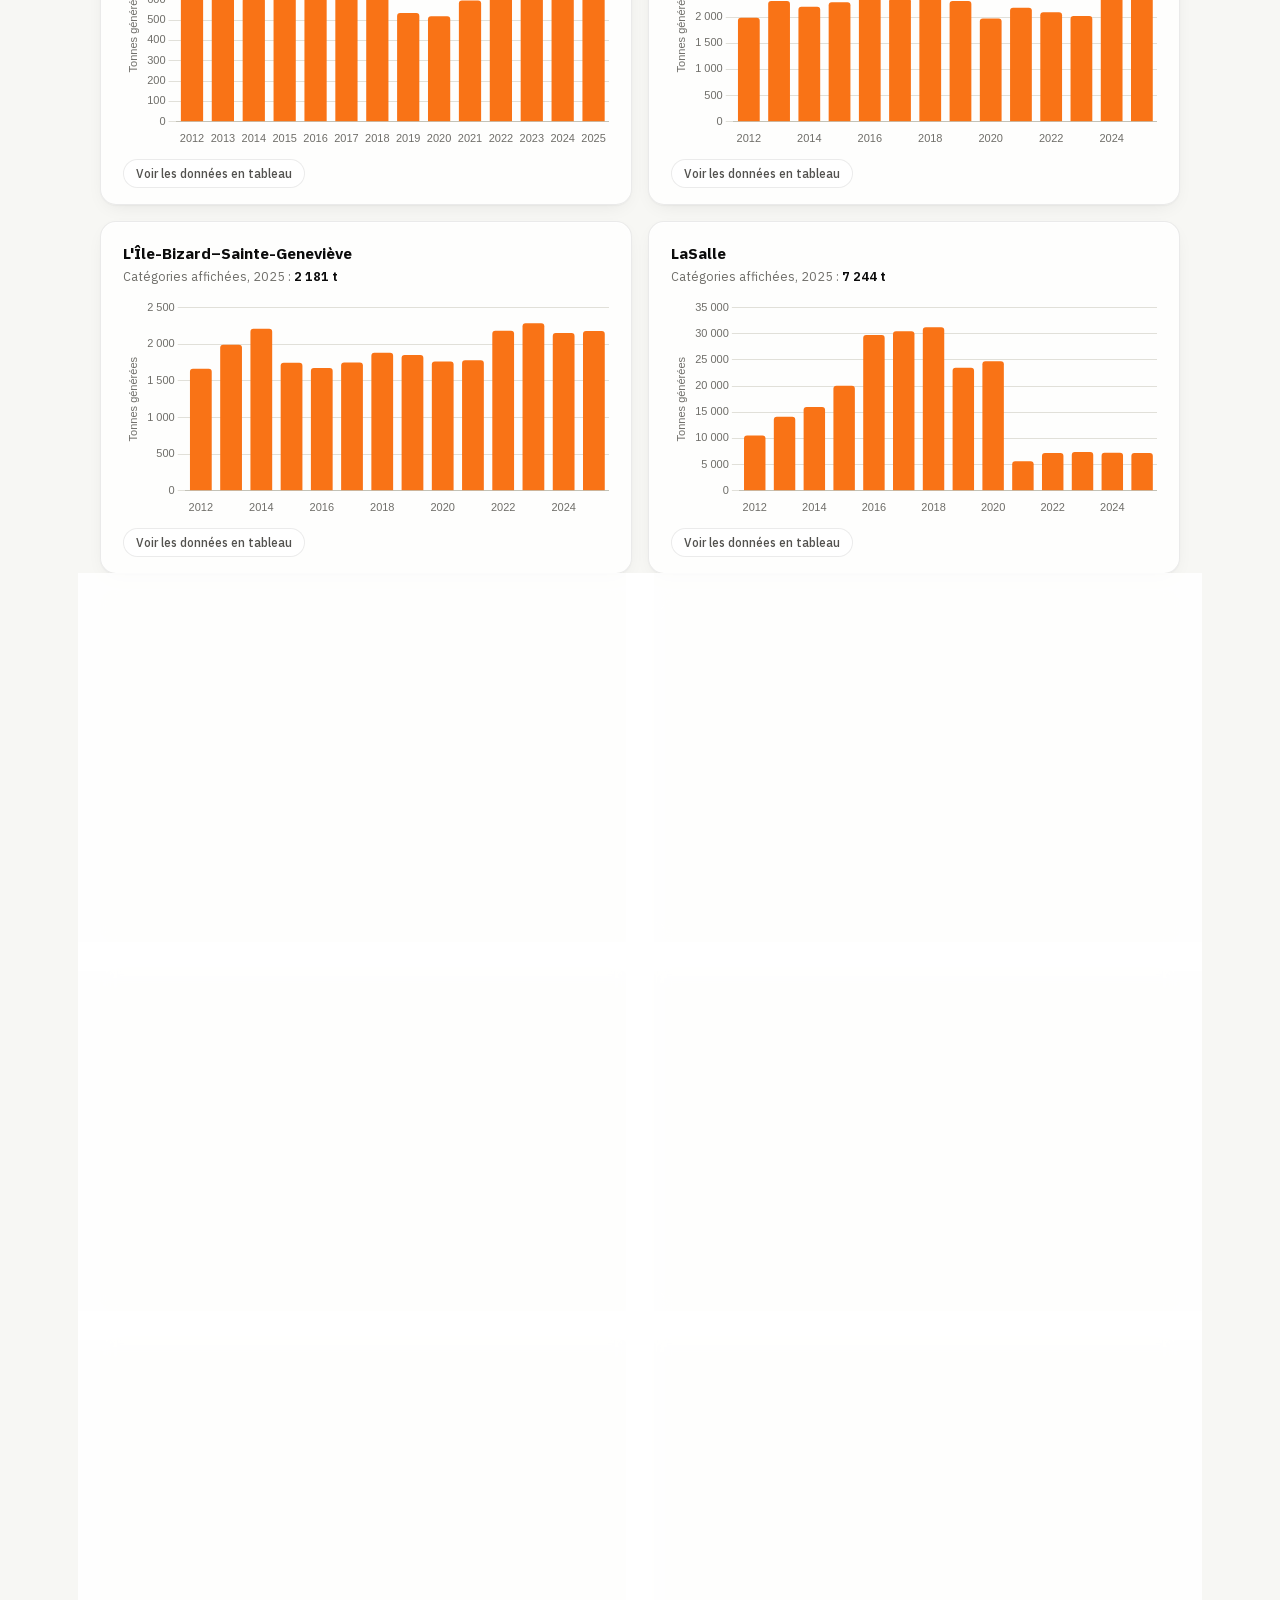
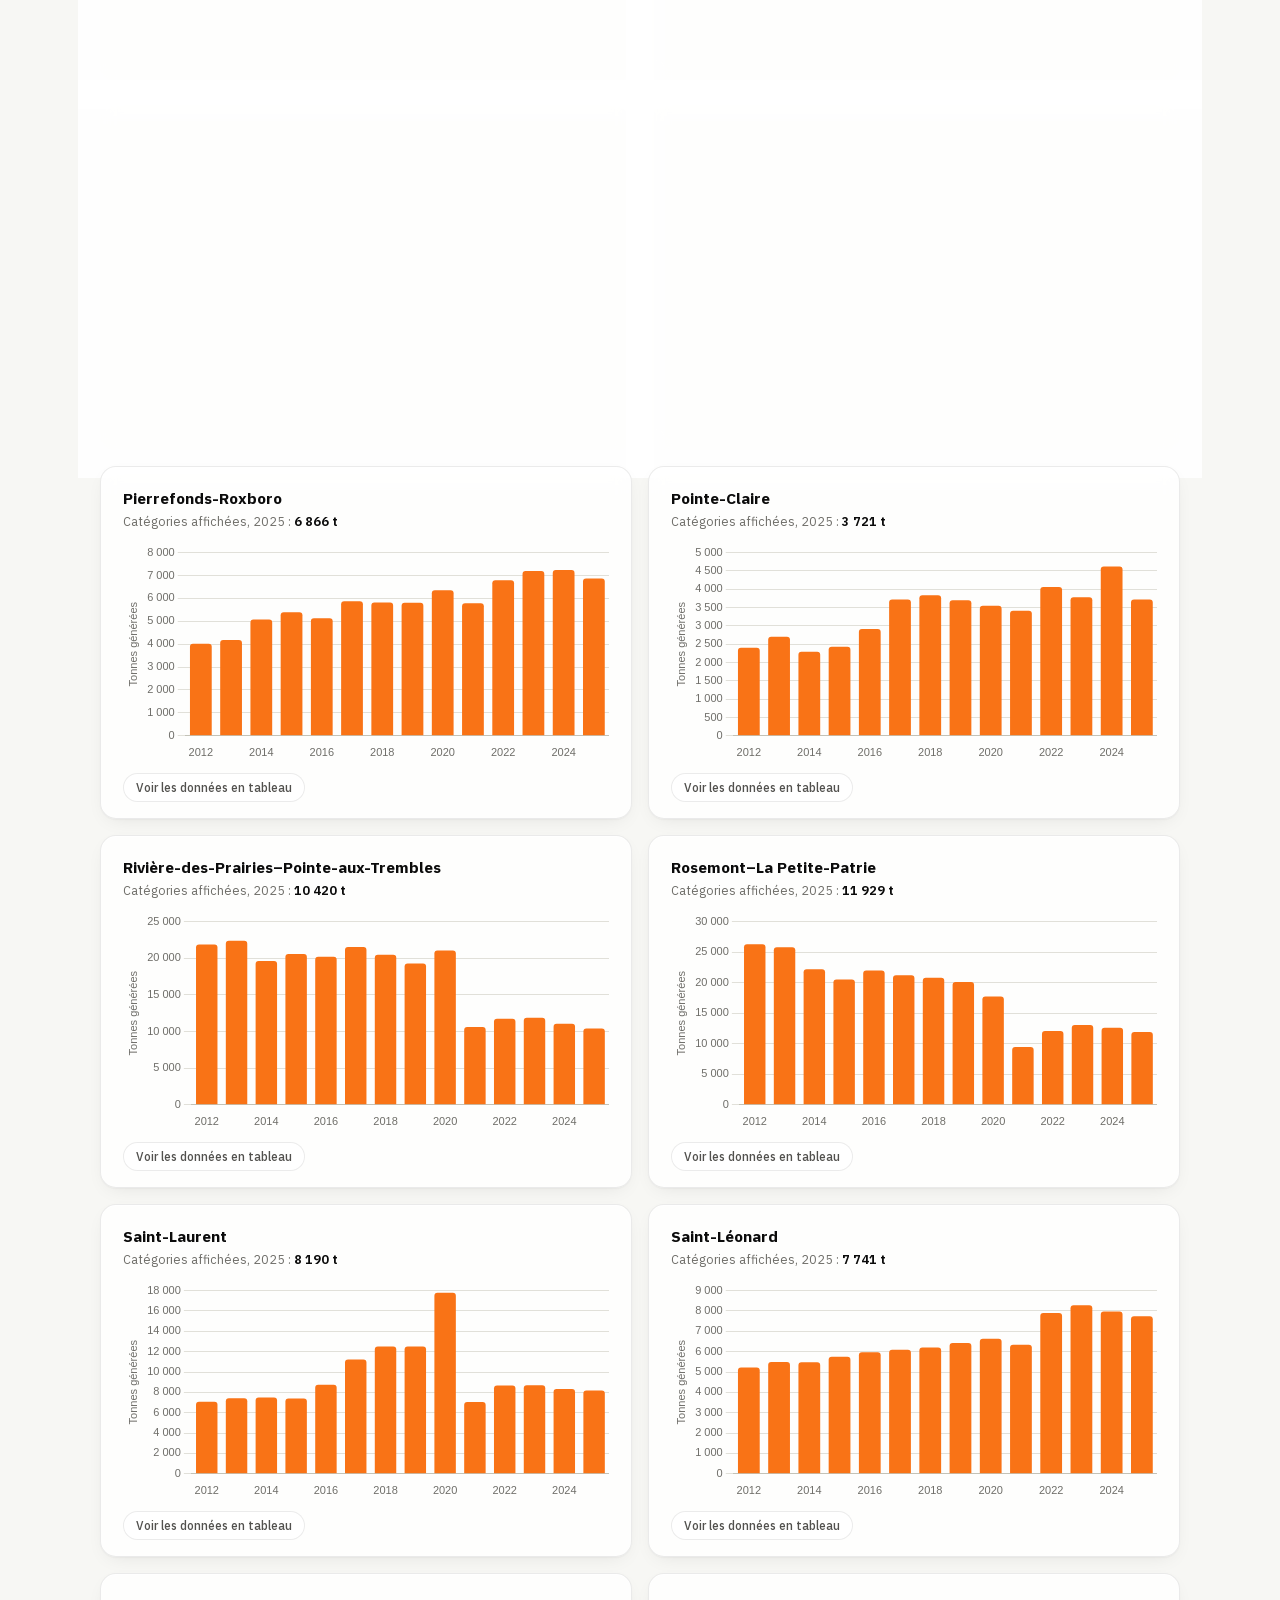
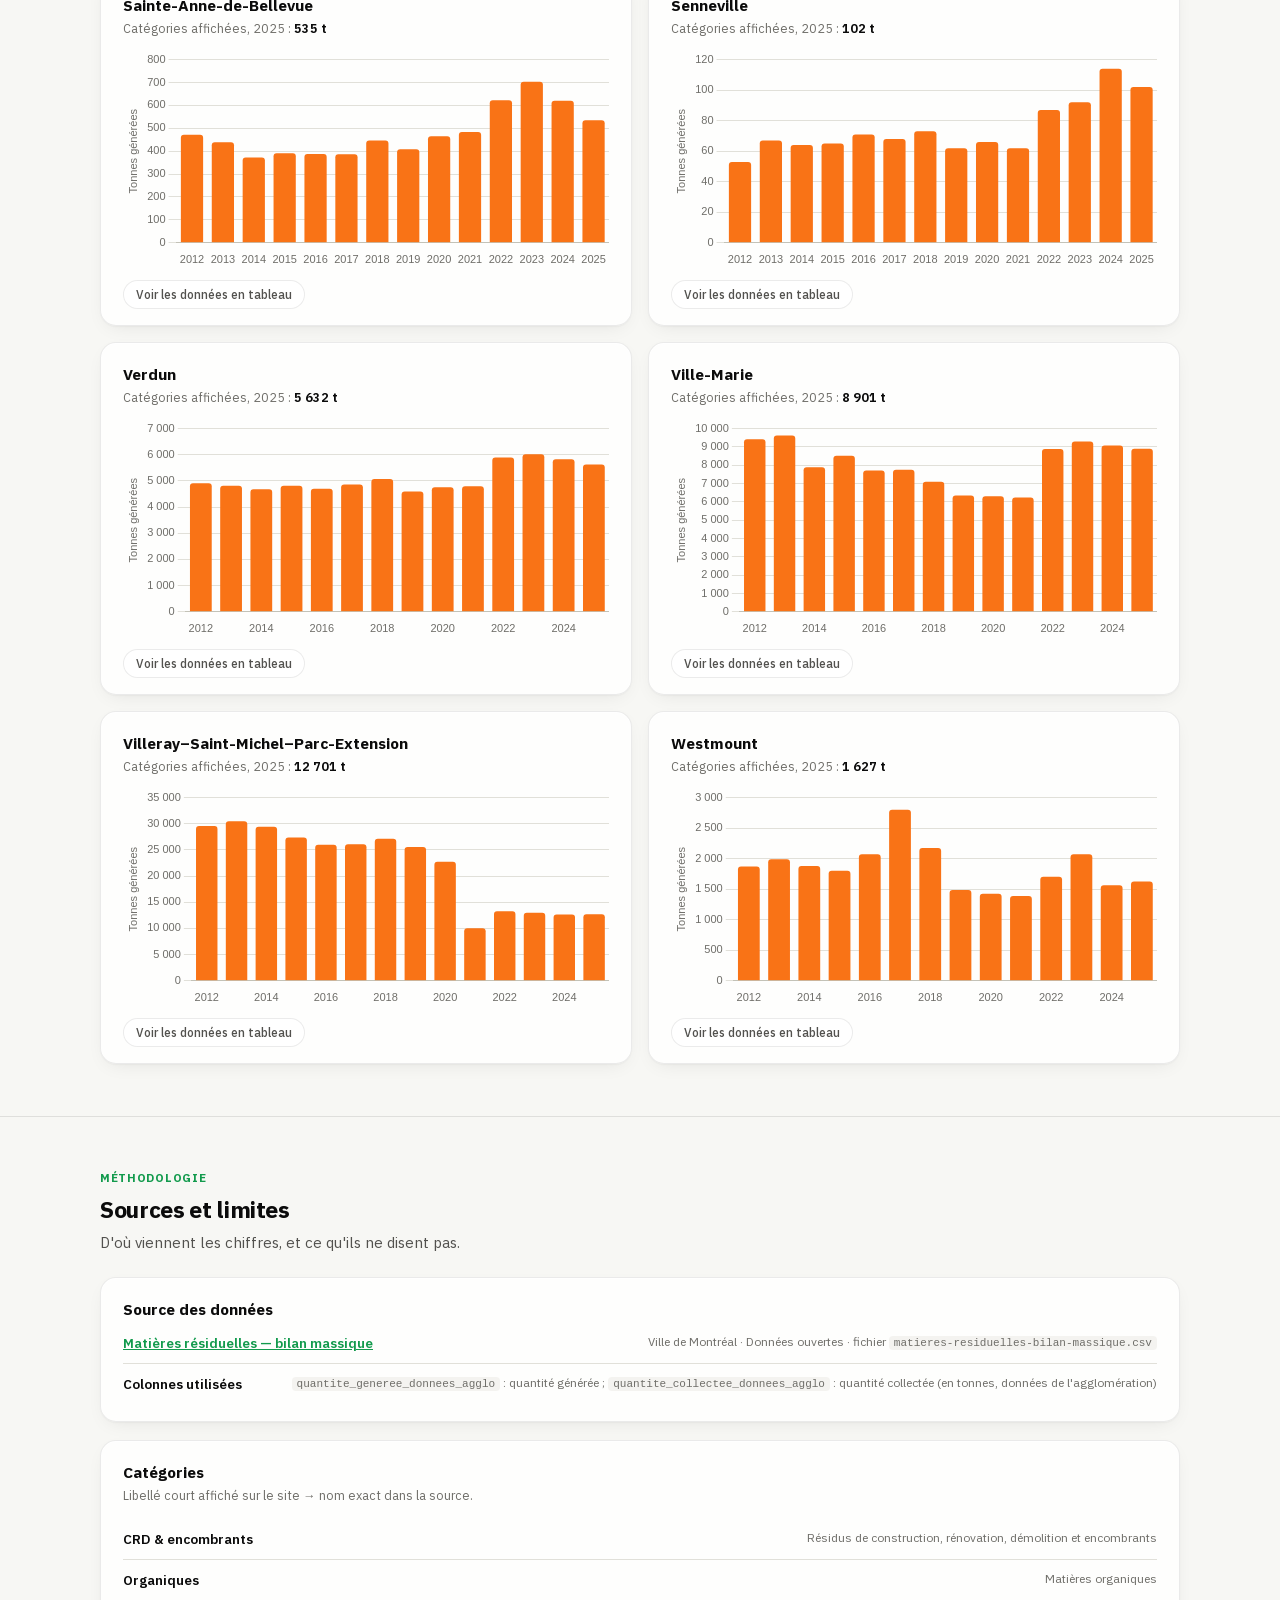
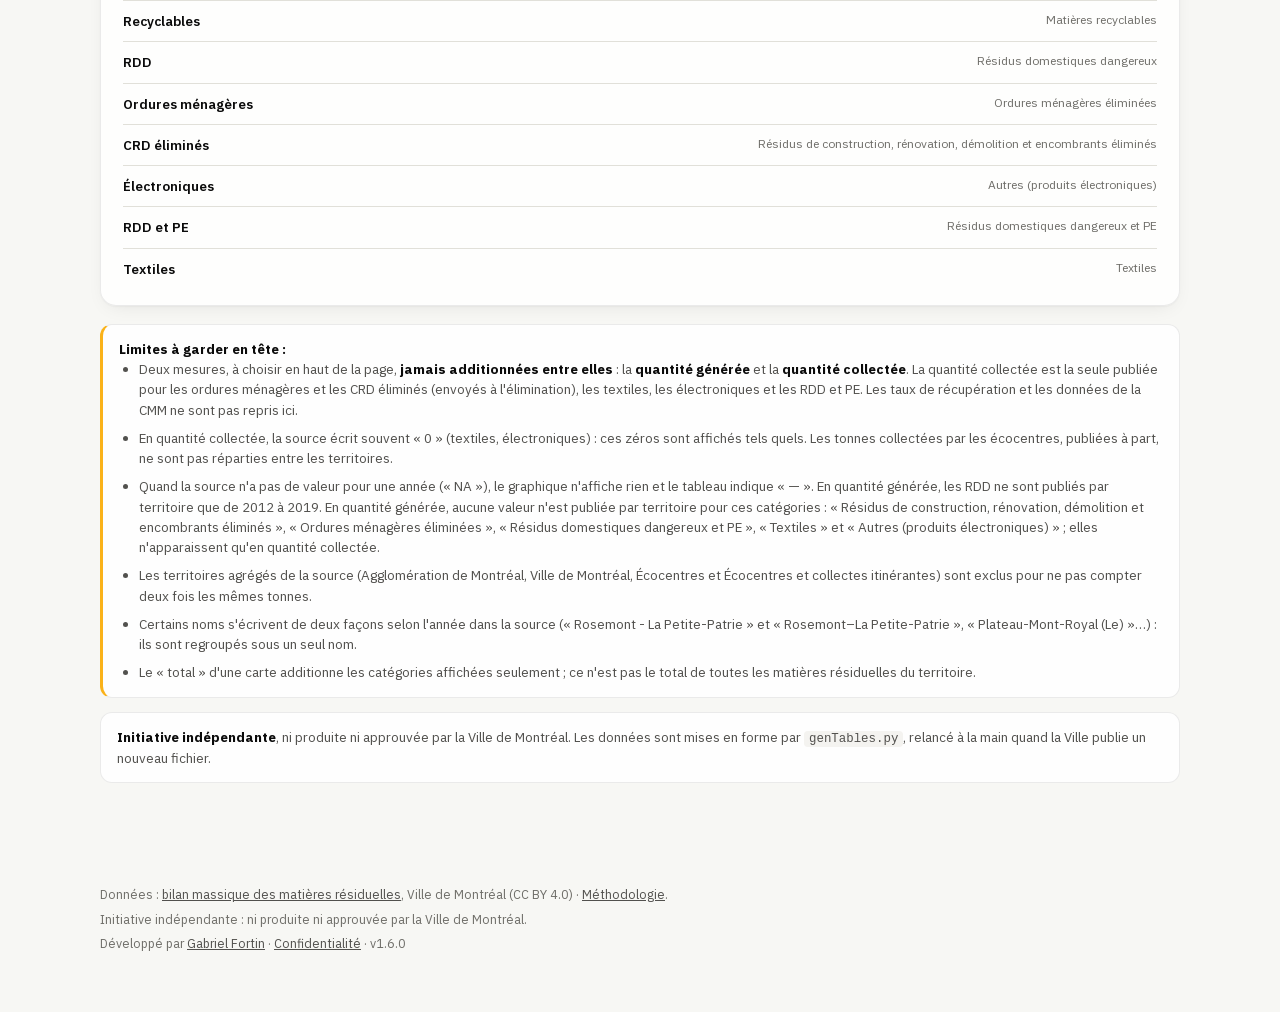
==== commit d3da5ddf: "Données 2025 et mesure « collectée » : les 9 catégories de la source - Nouvelle version du bilan mas" ====
--- a/index.html
+++ b/index.html
@@ -4,30 +4,30 @@
 <meta charset="utf-8" />
 <meta name="viewport" content="width=device-width, initial-scale=1" />
 <title>Matières résiduelles Montréal — bilan massique par arrondissement</title>
-<meta name="description" content="Tonnes de matières résiduelles générées par arrondissement et ville liée de l'agglomération de Montréal, de 2012 à 2024, d'après le bilan massique de la Ville de Montréal." />
+<meta name="description" content="Tonnes de matières résiduelles générées et collectées par arrondissement et ville liée de l'agglomération de Montréal, de 2012 à 2025, d'après le bilan massique de la Ville de Montréal." />
 <link rel="canonical" href="https://dechets.gabfortin.com/" />
 <meta name="author" content="Gabriel Fortin" />
 <meta property="og:type" content="website" />
 <meta property="og:site_name" content="Gabriel Fortin" />
 <meta property="og:title" content="Matières résiduelles Montréal" />
-<meta property="og:description" content="Tonnes de matières résiduelles générées par arrondissement et ville liée de l'agglomération de Montréal, de 2012 à 2024, d'après le bilan massique de la Ville de Montréal." />
+<meta property="og:description" content="Tonnes de matières résiduelles générées et collectées par arrondissement et ville liée de l'agglomération de Montréal, de 2012 à 2025, d'après le bilan massique de la Ville de Montréal." />
 <meta property="og:url" content="https://dechets.gabfortin.com/" />
 <meta property="og:image" content="https://dechets.gabfortin.com/img/apercu.jpg" />
 <meta property="og:locale" content="fr_CA" />
 <meta name="twitter:card" content="summary_large_image" />
 <meta name="twitter:title" content="Matières résiduelles Montréal" />
-<meta name="twitter:description" content="Tonnes de matières résiduelles générées par arrondissement et ville liée de l'agglomération de Montréal, de 2012 à 2024." />
+<meta name="twitter:description" content="Tonnes de matières résiduelles générées et collectées par arrondissement et ville liée de l'agglomération de Montréal, de 2012 à 2025." />
 <meta name="twitter:image" content="https://dechets.gabfortin.com/img/apercu.jpg" />
 <script type="application/ld+json">
 {
   "@context": "https://schema.org",
   "@type": "Dataset",
   "name": "Matières résiduelles Montréal — bilan massique par arrondissement",
-  "description": "Tonnes de matières résiduelles générées par arrondissement et ville liée de l'agglomération de Montréal, de 2012 à 2024, par catégorie.",
+  "description": "Tonnes de matières résiduelles générées et collectées par arrondissement et ville liée de l'agglomération de Montréal, de 2012 à 2025, par catégorie.",
   "url": "https://dechets.gabfortin.com/",
   "image": "https://dechets.gabfortin.com/img/apercu.jpg",
   "inLanguage": "fr-CA",
-  "temporalCoverage": "2012/2024",
+  "temporalCoverage": "2012/2025",
   "spatialCoverage": { "@type": "Place", "name": "Agglomération de Montréal, Québec" },
   "author": { "@type": "Person", "@id": "https://gabfortin.com/#gabriel-fortin", "name": "Gabriel Fortin", "url": "https://gabfortin.com" },
   "isBasedOn": "https://donnees.montreal.ca/dataset/matieres-residuelles-bilan-massique"
@@ -36,11 +36,11 @@
 <link rel="icon" type="image/svg+xml" href="favicon.svg" />
 <link rel="icon" type="image/png" href="favicon.png" />
 <link rel="apple-touch-icon" href="apple-touch-icon.png" />
-<link rel="stylesheet" href="css/style-d.css?v=1.5.0" />
-<link rel="stylesheet" href="css/style.css?v=1.5.0" />
-<link rel="stylesheet" href="css/chargement.css?v=1.5.0" />
-<link rel="stylesheet" href="css/chargement-bac.css?v=1.5.0" />
-<link rel="stylesheet" href="css/hybride.css?v=1.5.0" />
+<link rel="stylesheet" href="css/style-d.css?v=1.6.0" />
+<link rel="stylesheet" href="css/style.css?v=1.6.0" />
+<link rel="stylesheet" href="css/chargement.css?v=1.6.0" />
+<link rel="stylesheet" href="css/chargement-bac.css?v=1.6.0" />
+<link rel="stylesheet" href="css/hybride.css?v=1.6.0" />
 <script>window.goatcounter = {path: function(p) { return location.host + p }}</script>
 <script data-goatcounter="https://gabfortin.goatcounter.com/count" async src="//gc.zgo.at/count.js"></script>
 </head>
@@ -59,7 +59,7 @@
       <button type="button" class="gf-info-btn" id="gfInfoBtn" aria-label="À propos de ce site" aria-haspopup="dialog" aria-controls="gfInfoOverlay" title="À propos">
         <svg viewBox="0 0 24 24" fill="none" aria-hidden="true"><circle cx="12" cy="7.6" r="1.4" fill="currentColor"/><path d="M12 11v6.2" stroke="currentColor" stroke-width="2.3" stroke-linecap="round"/></svg>
       </button>
-      <script src="js/don.js?v=1.5.0"></script>
+      <script src="js/don.js?v=1.6.0"></script>
       <a class="topbar-profile" href="https://gabfortin.com" target="_blank" rel="noopener" title="gabfortin.com">
         <span class="topbar-profile-name">gabfortin.com</span>
         <img src="img/gabriel-fortin.jpg" alt="Gabriel Fortin" width="32" height="32">
@@ -67,7 +67,7 @@
     </div>
   </div>
 </header>
-<script src="js/titre-barre.js?v=1.5.0"></script>
+<script src="js/titre-barre.js?v=1.6.0"></script>
 
 <main id="principal">
 
@@ -75,8 +75,8 @@
     <div class="wrap">
       <h1>Les matières résiduelles par arrondissement</h1>
       <p class="lede">
-        Les tonnes générées dans les <span data-fill="nb-territoires">33</span> arrondissements et villes liées de l'agglomération,
-        de <span data-fill="premiere-annee">2012</span> à <span data-fill="derniere-annee">2024</span>, par catégorie, d'après le
+        Les tonnes générées et collectées dans les <span data-fill="nb-territoires">33</span> arrondissements et villes liées de l'agglomération,
+        de <span data-fill="premiere-annee">2012</span> à <span data-fill="derniere-annee">2025</span>, par catégorie, d'après le
         <a href="https://donnees.montreal.ca/dataset/matieres-residuelles-bilan-massique" target="_blank" rel="noopener">bilan massique de la Ville de Montréal</a>.
         Chaque graphique a sa version en tableau.
       </p>
@@ -90,7 +90,9 @@
 
   <div class="filter-bar">
     <div class="wrap" id="filters" role="group" aria-labelledby="filters-label">
-      <span class="filter-label" id="filters-label">Catégories affichées</span>
+      <span class="filter-label" id="mesures-label">Mesure</span>
+      <span class="segment-mesure" id="mesures" role="group" aria-labelledby="mesures-label"></span>
+      <span class="filter-label filter-label-cat" id="filters-label">Catégories affichées</span>
     </div>
   </div>
 
@@ -100,8 +102,8 @@
         <div>
           <p class="eyebrow">Arrondissement en vedette</p>
           <h2>Le Plateau-Mont-Royal</h2>
-          <p class="section-intro">Tonnes générées chaque année, par catégorie. Les boutons ci-dessus affichent ou masquent une
-          catégorie dans tous les graphiques de la page.</p>
+          <p class="section-intro">Tonnes <span data-fill="mesure-mot">générées</span> chaque année, par catégorie. Les boutons ci-dessus
+          changent la mesure (générée ou collectée) et affichent ou masquent une catégorie dans tous les graphiques de la page.</p>
         </div>
         <span class="source-tag">Source : <a href="https://donnees.montreal.ca/dataset/matieres-residuelles-bilan-massique" target="_blank" rel="noopener">Ville de Montréal, bilan massique des matières résiduelles</a></span>
       </div>
@@ -142,8 +144,8 @@
             <span class="src-meta">Ville de Montréal · Données ouvertes · fichier <code class="inline">matieres-residuelles-bilan-massique.csv</code></span>
           </div>
           <div class="src-item">
-            <span class="src-name">Colonne utilisée</span>
-            <span class="src-meta"><code class="inline">quantite_generee_donnees_agglo</code> : quantité générée, en tonnes (données de l'agglomération)</span>
+            <span class="src-name">Colonnes utilisées</span>
+            <span class="src-meta"><code class="inline">quantite_generee_donnees_agglo</code> : quantité générée ; <code class="inline">quantite_collectee_donnees_agglo</code> : quantité collectée (en tonnes, données de l'agglomération)</span>
           </div>
         </div>
       </div>
@@ -157,10 +159,14 @@
       <div class="callout gap" style="margin-top:18px">
         <strong>Limites à garder en tête :</strong>
         <ul class="limits-list">
-          <li>Seule la <strong>quantité générée</strong> est affichée. La source publie aussi les quantités collectées, les taux de
-          récupération et des données de la CMM, qui ne sont pas reprises ici.</li>
+          <li>Deux mesures, à choisir en haut de la page, <strong>jamais additionnées entre elles</strong> : la <strong>quantité
+          générée</strong> et la <strong>quantité collectée</strong>. La quantité collectée est la seule publiée pour les ordures
+          ménagères et les CRD éliminés (envoyés à l'élimination), les textiles, les électroniques et les RDD et PE. Les taux de
+          récupération et les données de la CMM ne sont pas repris ici.</li>
+          <li>En quantité collectée, la source écrit souvent « 0 » (textiles, électroniques) : ces zéros sont affichés tels quels.
+          Les tonnes collectées par les écocentres, publiées à part, ne sont pas réparties entre les territoires.</li>
           <li>Quand la source n'a pas de valeur pour une année (« NA »), le graphique n'affiche rien et le tableau indique « — ».
-          Les RDD ne sont publiés par territoire que de <span data-fill="rdd-periode">2012 à 2019</span>.
+          En quantité générée, les RDD ne sont publiés par territoire que de <span data-fill="rdd-periode">2012 à 2019</span>.
           <span id="sans-donnees"></span></li>
           <li>Les territoires agrégés de la source (<span data-fill="exclus">Agglomération de Montréal, Ville de Montréal, Écocentres</span>)
           sont exclus pour ne pas compter deux fois les mêmes tonnes.</li>
@@ -184,7 +190,7 @@
   <div class="gf-info-panel" role="dialog" aria-modal="true" aria-labelledby="gfInfoTitle">
     <button type="button" class="gf-info-close" id="gfInfoClose" aria-label="Fermer « À propos »">✕</button>
     <h2 id="gfInfoTitle">À propos de ce site</h2>
-    <p>Tonnes de matières résiduelles générées par arrondissement et ville liée de l'agglomération de Montréal, de 2012 à 2024, d'après le bilan massique de la Ville de Montréal.</p>
+    <p>Tonnes de matières résiduelles générées et collectées par arrondissement et ville liée de l'agglomération de Montréal, de 2012 à 2025, d'après le bilan massique de la Ville de Montréal.</p>
     <p><strong>Données :</strong> <a href="https://donnees.montreal.ca/dataset/matieres-residuelles-bilan-massique" target="_blank" rel="noopener">bilan massique des matières résiduelles</a>, données ouvertes de la Ville de Montréal. Détails : <a href="#methodologie" data-ferme-apropos>méthodologie</a>.</p>
     <p><span data-copie-de="hero-freshness">Mises à jour à la main quand la Ville publie un nouveau fichier</span>. Page générée le <span data-fill="genere-le">—</span>.</p>
     <p><strong>Initiative indépendante</strong> : n'est pas un produit officiel de la Ville de Montréal.</p>
@@ -196,14 +202,14 @@
   <div class="wrap">
     <p>Données : <a href="https://donnees.montreal.ca/dataset/matieres-residuelles-bilan-massique" target="_blank" rel="noopener">bilan massique des matières résiduelles</a>, Ville de Montréal (CC BY 4.0) · <a href="#methodologie">Méthodologie</a>.</p>
     <p>Initiative indépendante : ni produite ni approuvée par la Ville de Montréal.</p>
-    <p>Développé par <a href="https://gabfortin.com" target="_blank" rel="noopener">Gabriel Fortin</a> · <a href="confidentialite.html">Confidentialité</a> · v<span data-version>1.5.0</span></p>
+    <p>Développé par <a href="https://gabfortin.com" target="_blank" rel="noopener">Gabriel Fortin</a> · <a href="confidentialite.html">Confidentialité</a> · v<span data-version>1.6.0</span></p>
   </div>
 </footer>
 
-<script src="vendor/chartjs/chart.umd.min.js?v=1.5.0"></script>
-<script src="js/style-d.js?v=1.5.0"></script>
-<script src="js/chargement.js?v=1.5.0"></script>
-<script src="js/main.js?v=1.5.0"></script>
-<script src="js/apropos.js?v=1.5.0"></script>
+<script src="vendor/chartjs/chart.umd.min.js?v=1.6.0"></script>
+<script src="js/style-d.js?v=1.6.0"></script>
+<script src="js/chargement.js?v=1.6.0"></script>
+<script src="js/main.js?v=1.6.0"></script>
+<script src="js/apropos.js?v=1.6.0"></script>
 </body>
 </html>
--- a/css/style.css
+++ b/css/style.css
@@ -97,6 +97,14 @@
     url("data:image/svg+xml,%3Csvg xmlns='http://www.w3.org/2000/svg' viewBox='0 0 12 12'%3E%3Cpath d='M2.5 6.2 5 8.5l4.5-5' fill='none' stroke='white' stroke-width='1.8' stroke-linecap='round' stroke-linejoin='round'/%3E%3C/svg%3E") center / 10px no-repeat;
 }
 
+/* Sélecteur de mesure (générée / collectée) : deux boutons collés, celui choisi plein */
+.segment-mesure { display: inline-flex; border: 1px solid var(--border-strong); border-radius: var(--radius-sm); overflow: hidden; margin-right: 10px; }
+.segment-mesure button { min-height: 32px; padding: 5px 12px; border: 0; background: none; color: var(--text-secondary);
+  font: inherit; font-size: 13px; font-weight: 500; cursor: pointer; }
+.segment-mesure button + button { border-left: 1px solid var(--border-strong); }
+.segment-mesure button[aria-pressed="true"] { background: var(--text-primary); color: var(--surface-1, #fff); font-weight: 600; }
+.segment-mesure button:focus-visible { outline: 2px solid var(--accent, currentColor); outline-offset: -2px; }
+
 /* Grille des arrondissements */
 .boroughs-grid {
   display: grid;
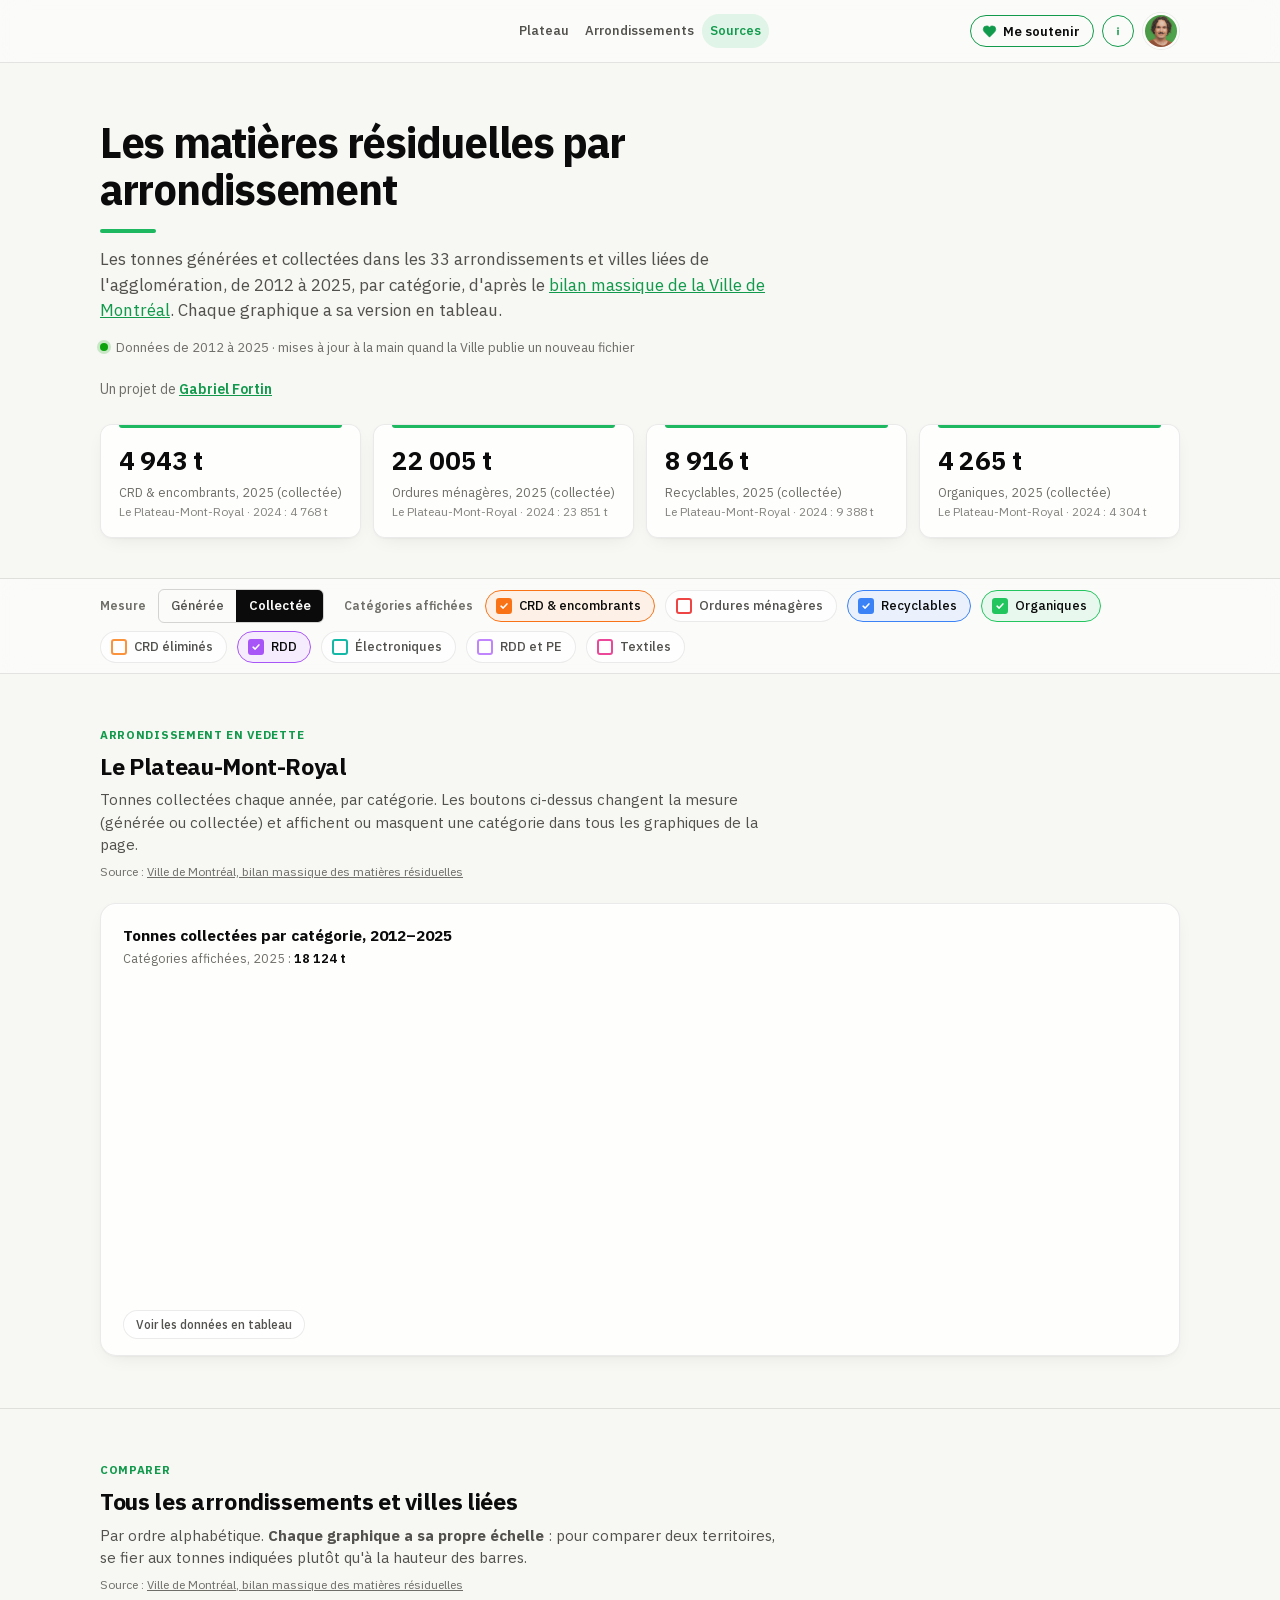
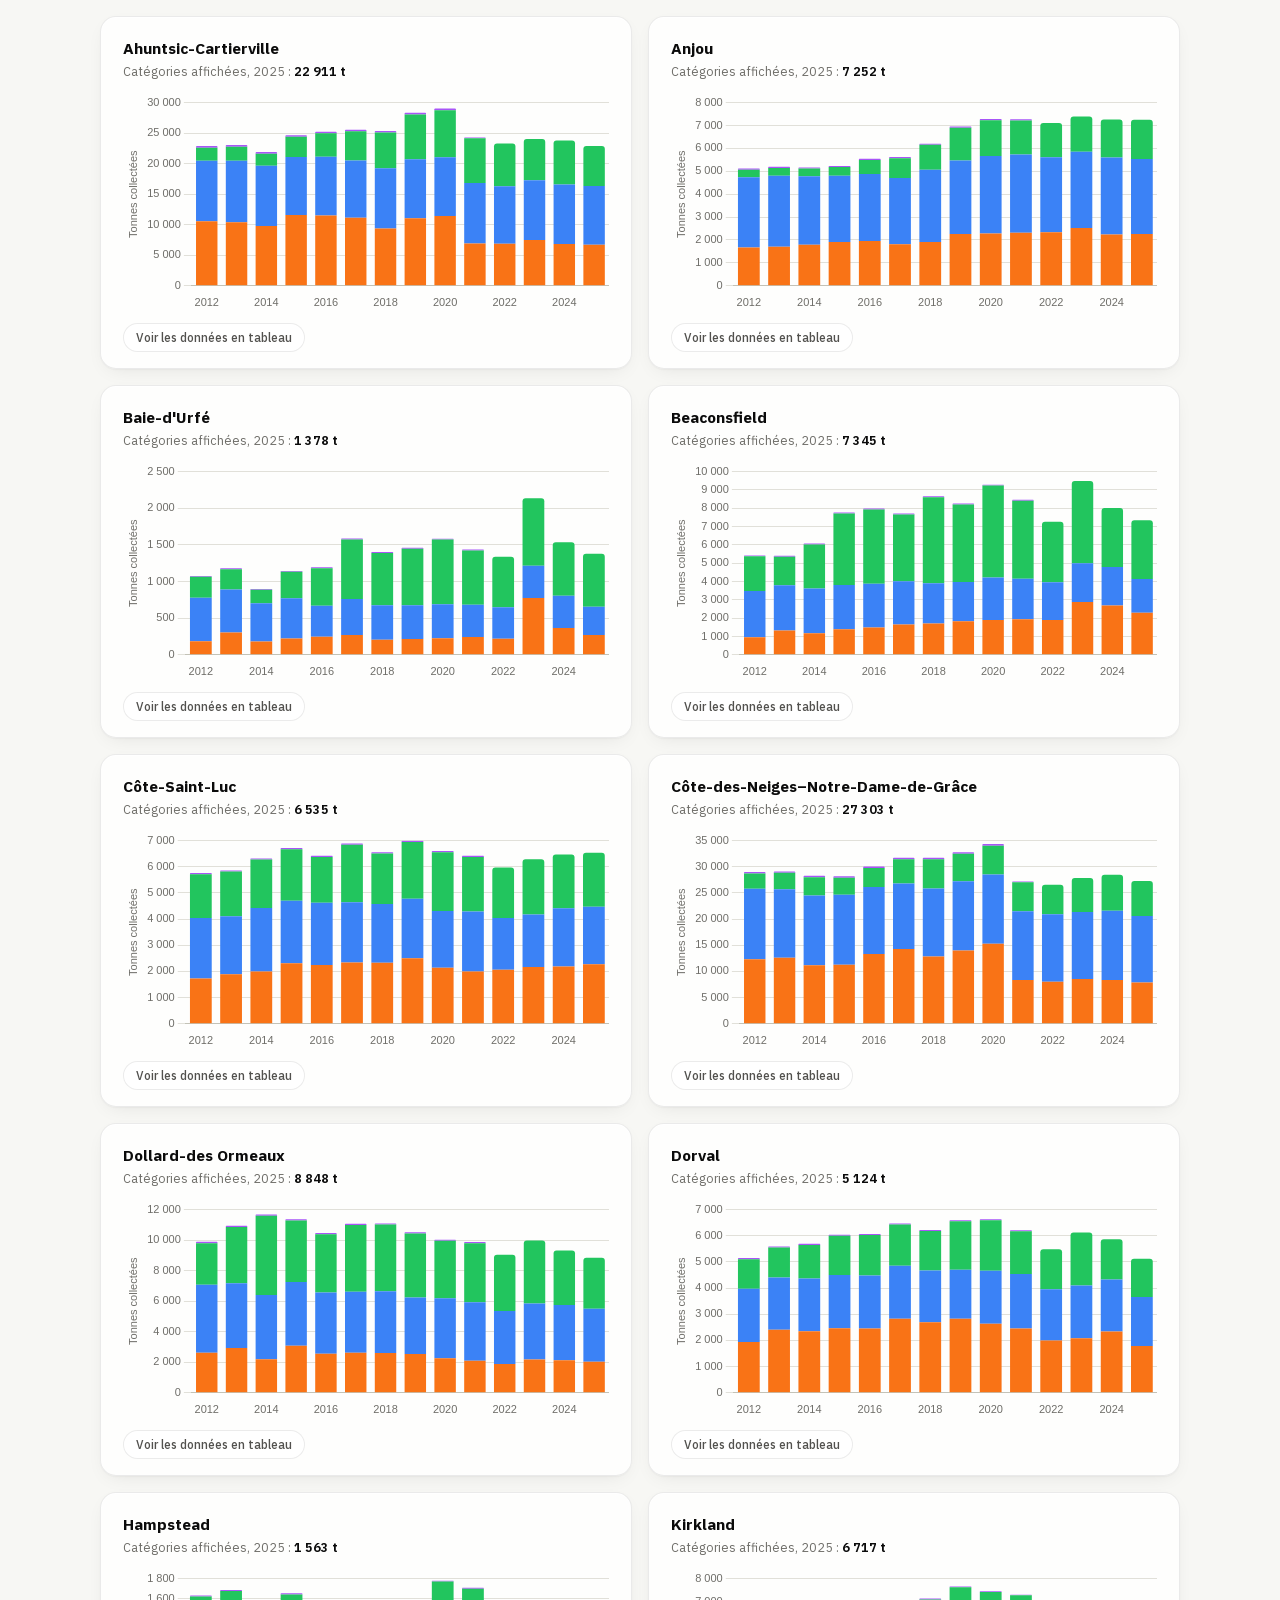
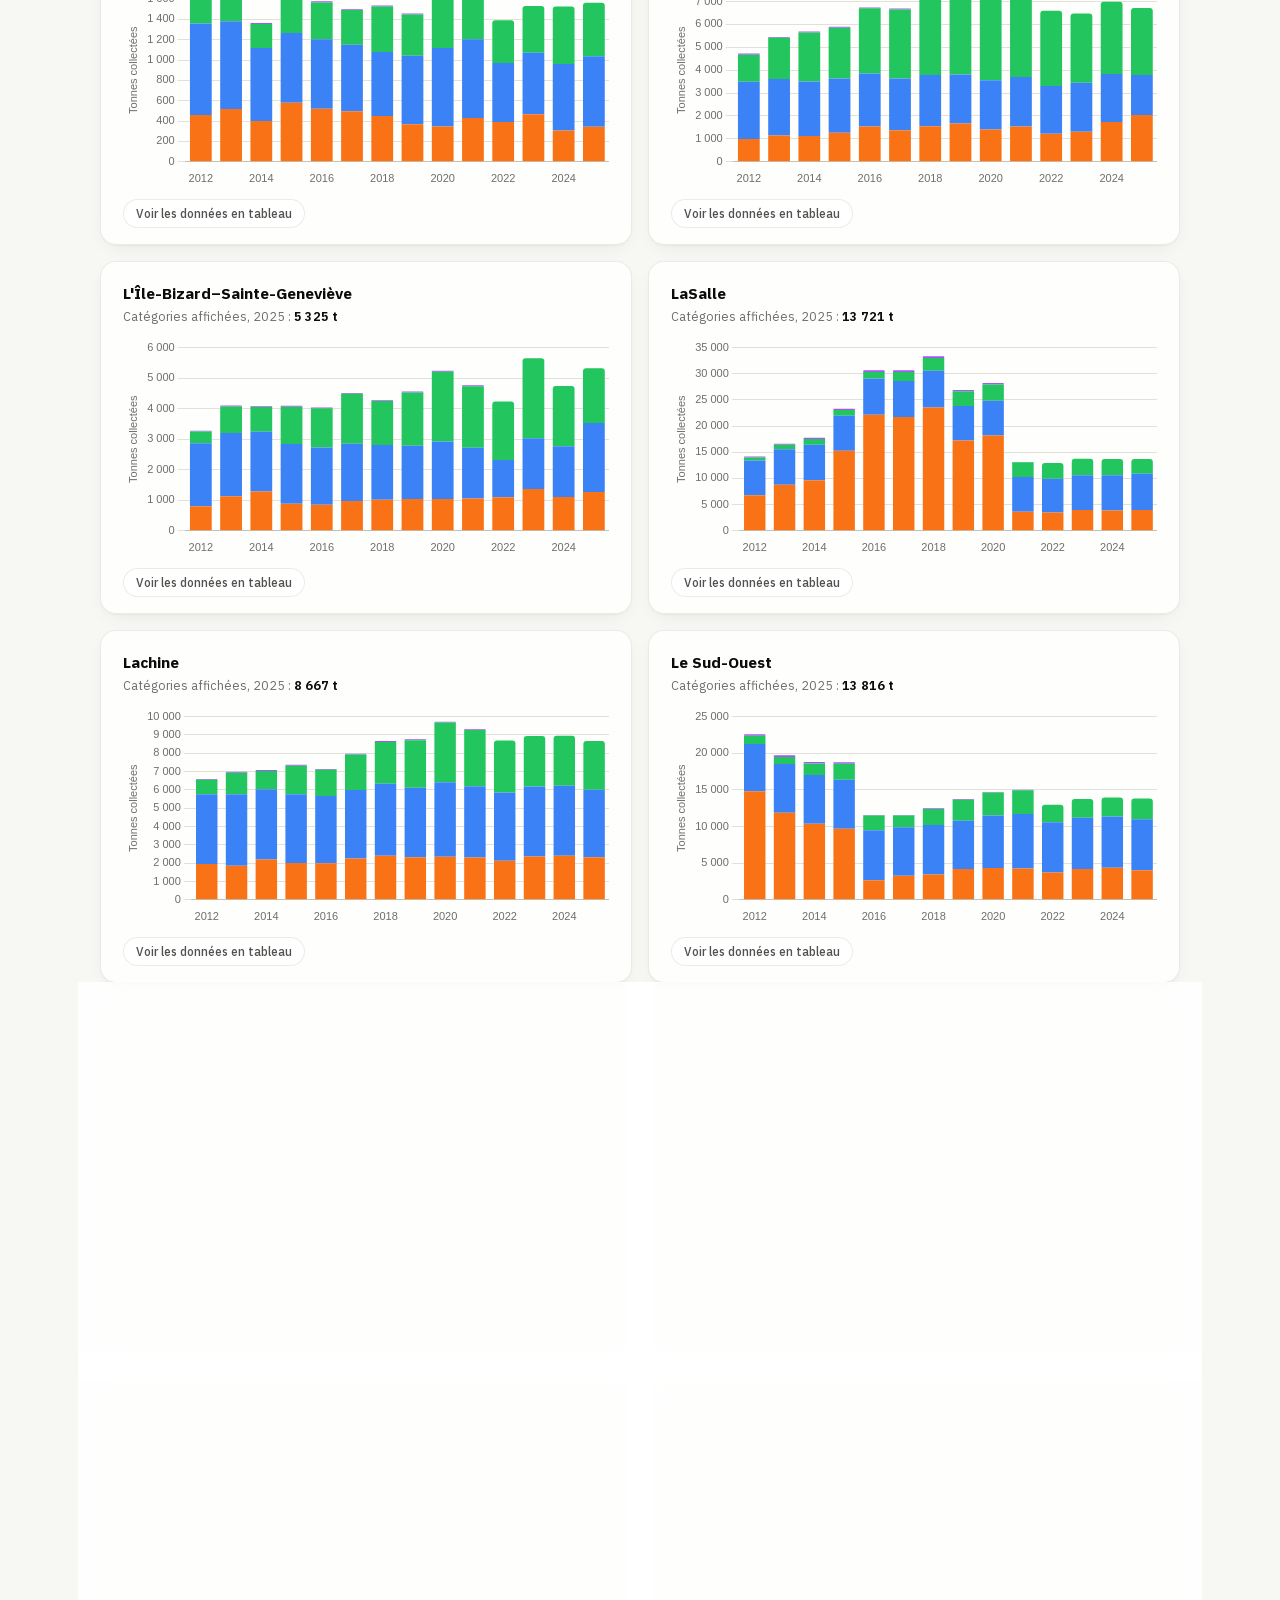
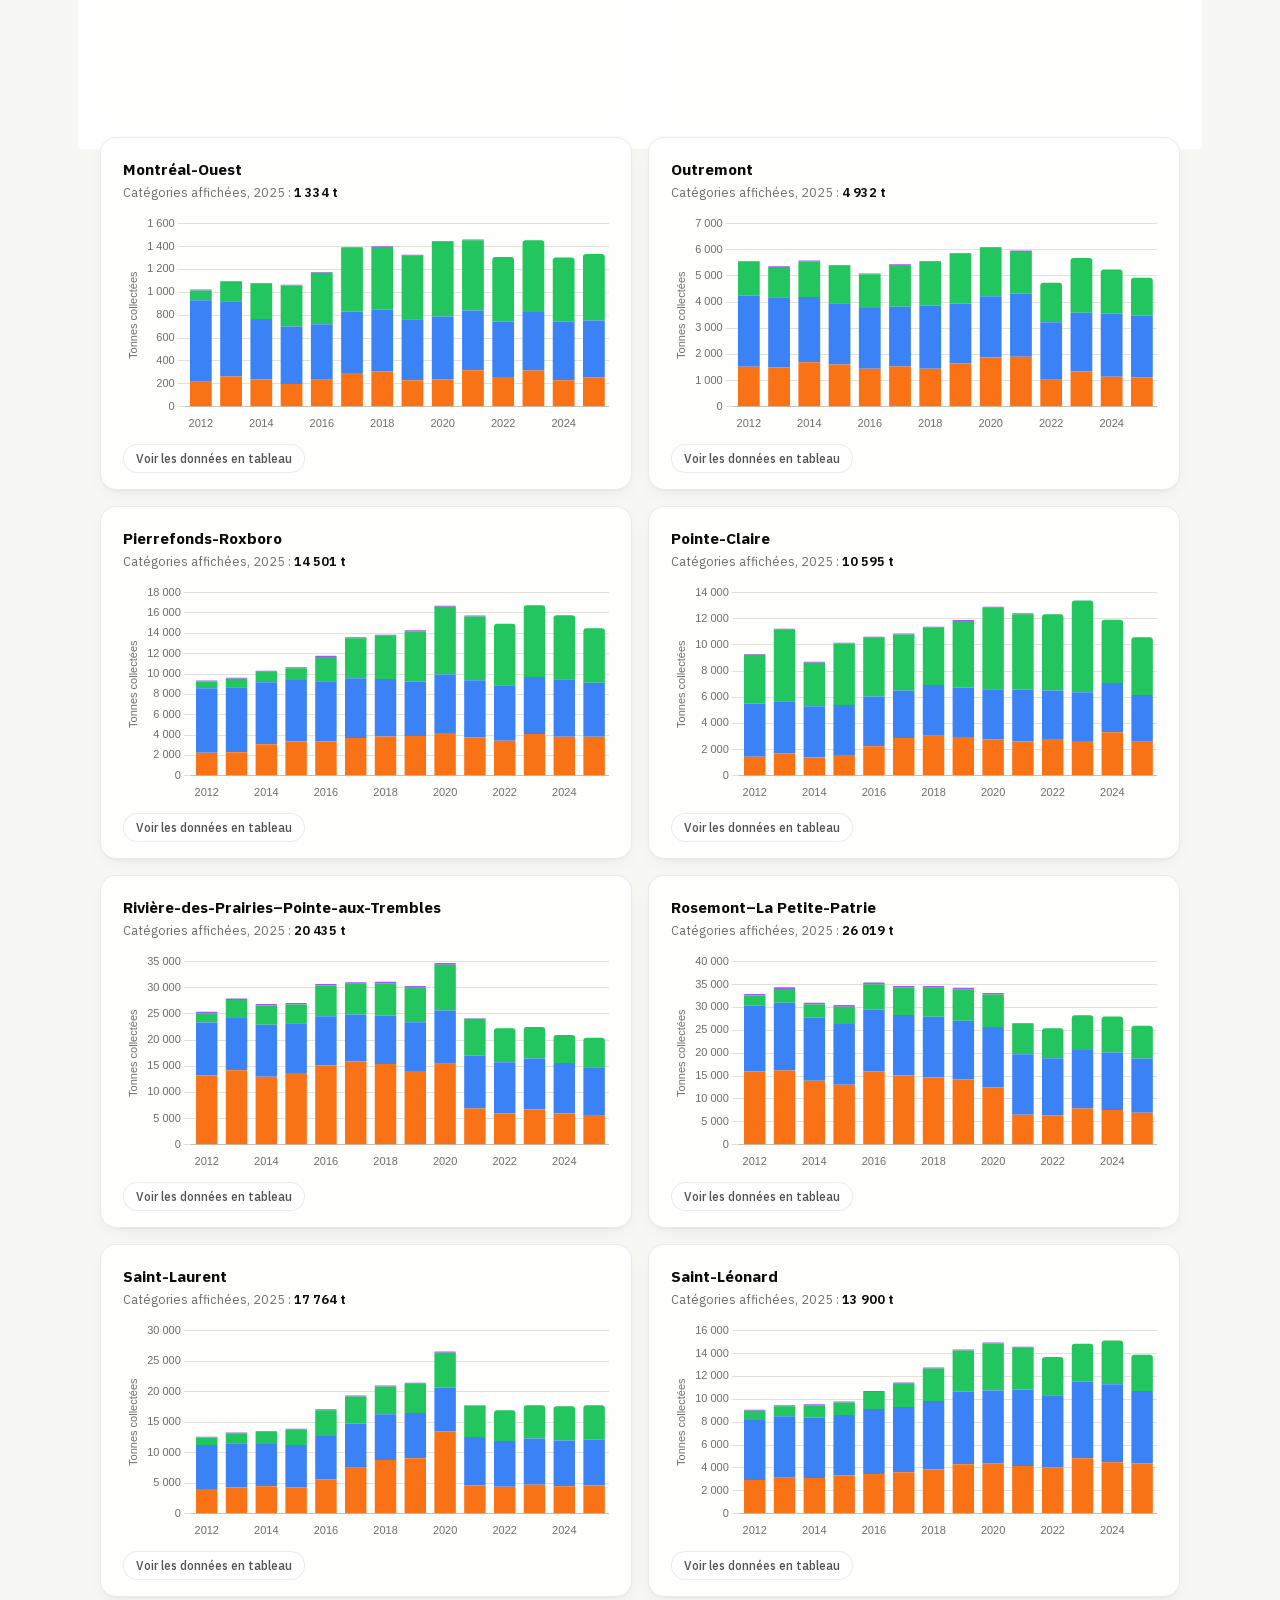
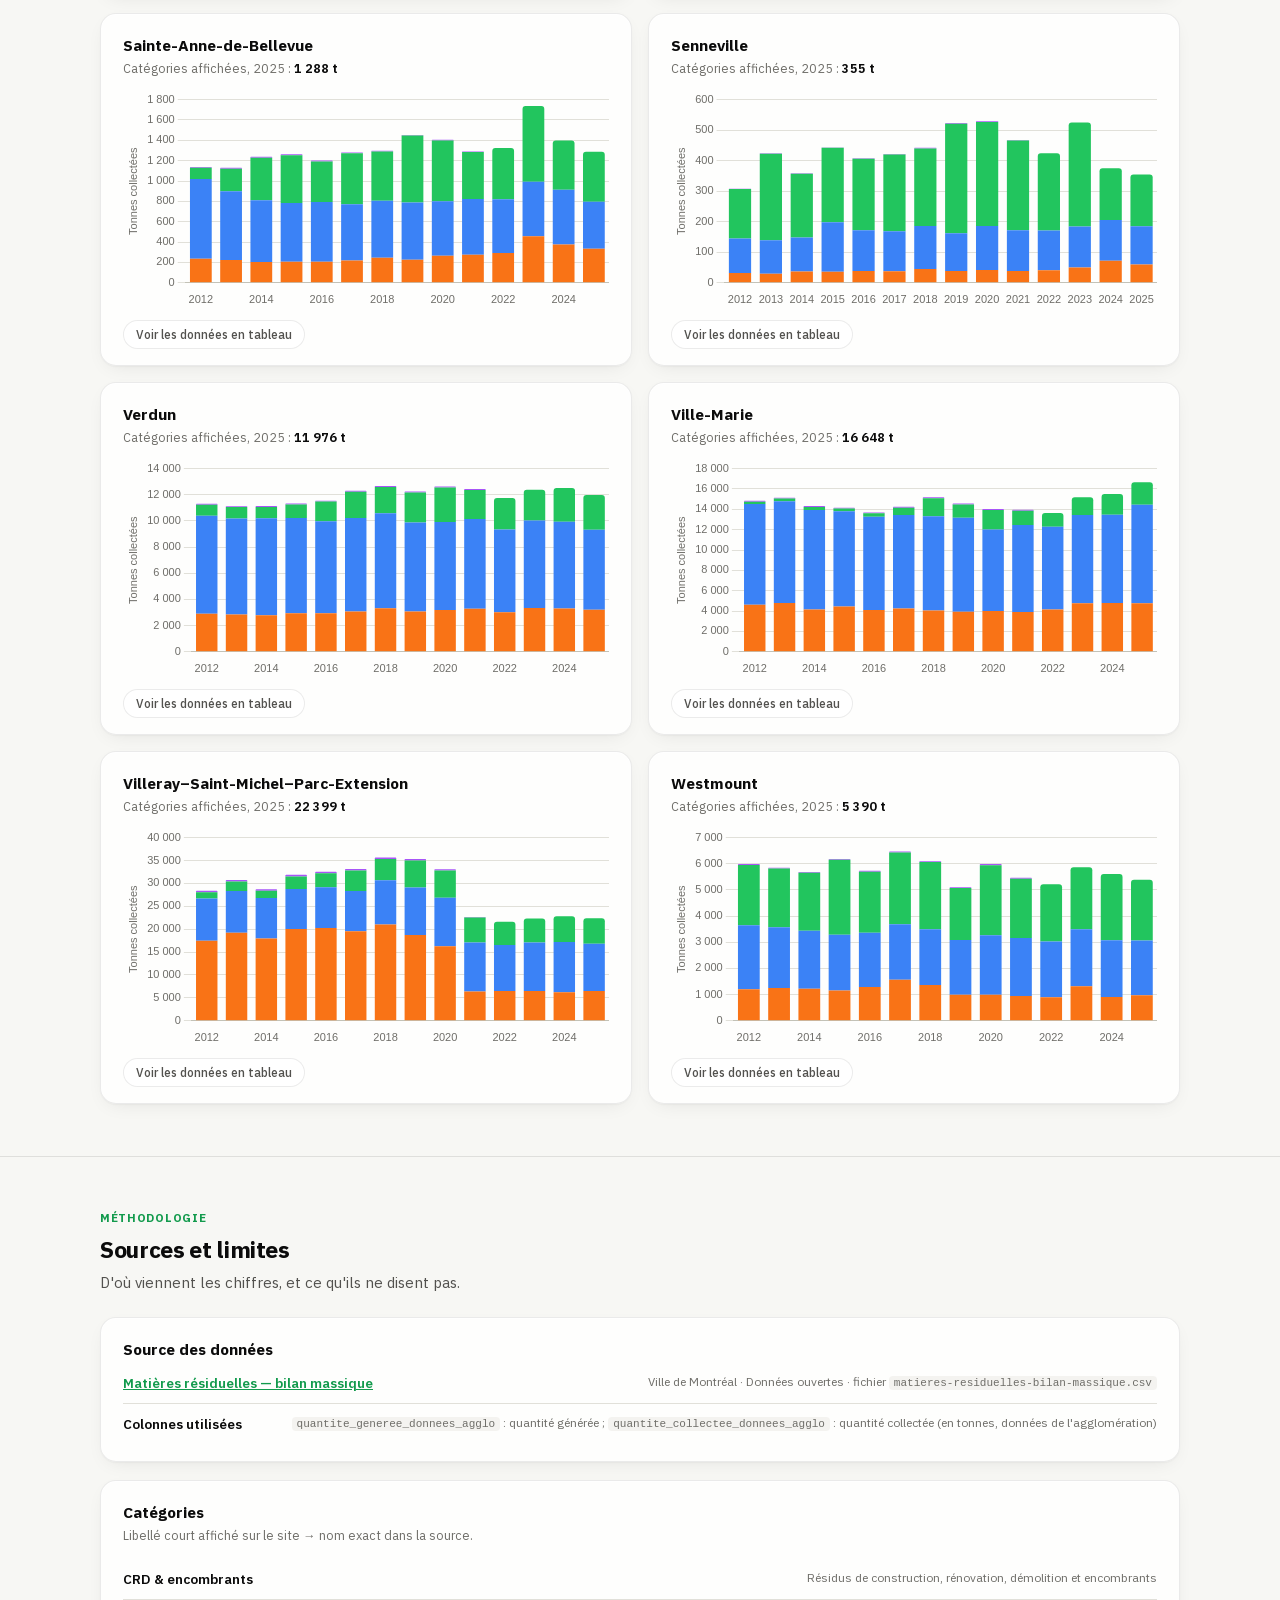
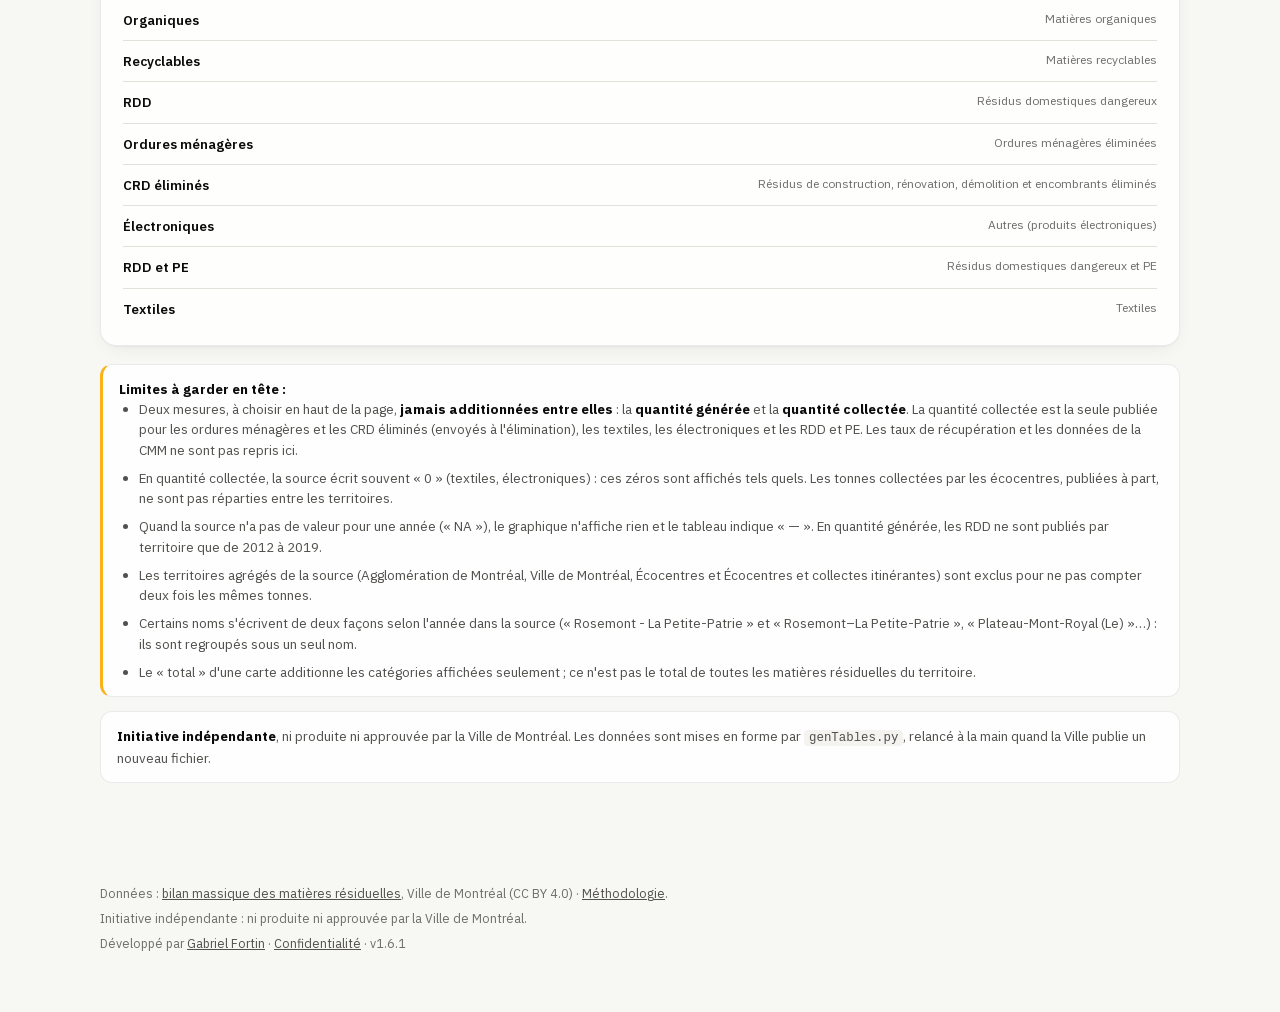
==== commit 366da9e0: "Mesure « collectée » par défaut ; CRD, recyclables, organiques et RDD cochés au chargement Co-Author" ====
--- a/index.html
+++ b/index.html
@@ -36,11 +36,11 @@
 <link rel="icon" type="image/svg+xml" href="favicon.svg" />
 <link rel="icon" type="image/png" href="favicon.png" />
 <link rel="apple-touch-icon" href="apple-touch-icon.png" />
-<link rel="stylesheet" href="css/style-d.css?v=1.6.0" />
-<link rel="stylesheet" href="css/style.css?v=1.6.0" />
-<link rel="stylesheet" href="css/chargement.css?v=1.6.0" />
-<link rel="stylesheet" href="css/chargement-bac.css?v=1.6.0" />
-<link rel="stylesheet" href="css/hybride.css?v=1.6.0" />
+<link rel="stylesheet" href="css/style-d.css?v=1.6.1" />
+<link rel="stylesheet" href="css/style.css?v=1.6.1" />
+<link rel="stylesheet" href="css/chargement.css?v=1.6.1" />
+<link rel="stylesheet" href="css/chargement-bac.css?v=1.6.1" />
+<link rel="stylesheet" href="css/hybride.css?v=1.6.1" />
 <script>window.goatcounter = {path: function(p) { return location.host + p }}</script>
 <script data-goatcounter="https://gabfortin.goatcounter.com/count" async src="//gc.zgo.at/count.js"></script>
 </head>
@@ -59,7 +59,7 @@
       <button type="button" class="gf-info-btn" id="gfInfoBtn" aria-label="À propos de ce site" aria-haspopup="dialog" aria-controls="gfInfoOverlay" title="À propos">
         <svg viewBox="0 0 24 24" fill="none" aria-hidden="true"><circle cx="12" cy="7.6" r="1.4" fill="currentColor"/><path d="M12 11v6.2" stroke="currentColor" stroke-width="2.3" stroke-linecap="round"/></svg>
       </button>
-      <script src="js/don.js?v=1.6.0"></script>
+      <script src="js/don.js?v=1.6.1"></script>
       <a class="topbar-profile" href="https://gabfortin.com" target="_blank" rel="noopener" title="gabfortin.com">
         <span class="topbar-profile-name">gabfortin.com</span>
         <img src="img/gabriel-fortin.jpg" alt="Gabriel Fortin" width="32" height="32">
@@ -67,7 +67,7 @@
     </div>
   </div>
 </header>
-<script src="js/titre-barre.js?v=1.6.0"></script>
+<script src="js/titre-barre.js?v=1.6.1"></script>
 
 <main id="principal">
 
@@ -102,7 +102,7 @@
         <div>
           <p class="eyebrow">Arrondissement en vedette</p>
           <h2>Le Plateau-Mont-Royal</h2>
-          <p class="section-intro">Tonnes <span data-fill="mesure-mot">générées</span> chaque année, par catégorie. Les boutons ci-dessus
+          <p class="section-intro">Tonnes <span data-fill="mesure-mot">collectées</span> chaque année, par catégorie. Les boutons ci-dessus
           changent la mesure (générée ou collectée) et affichent ou masquent une catégorie dans tous les graphiques de la page.</p>
         </div>
         <span class="source-tag">Source : <a href="https://donnees.montreal.ca/dataset/matieres-residuelles-bilan-massique" target="_blank" rel="noopener">Ville de Montréal, bilan massique des matières résiduelles</a></span>
@@ -202,14 +202,14 @@
   <div class="wrap">
     <p>Données : <a href="https://donnees.montreal.ca/dataset/matieres-residuelles-bilan-massique" target="_blank" rel="noopener">bilan massique des matières résiduelles</a>, Ville de Montréal (CC BY 4.0) · <a href="#methodologie">Méthodologie</a>.</p>
     <p>Initiative indépendante : ni produite ni approuvée par la Ville de Montréal.</p>
-    <p>Développé par <a href="https://gabfortin.com" target="_blank" rel="noopener">Gabriel Fortin</a> · <a href="confidentialite.html">Confidentialité</a> · v<span data-version>1.6.0</span></p>
+    <p>Développé par <a href="https://gabfortin.com" target="_blank" rel="noopener">Gabriel Fortin</a> · <a href="confidentialite.html">Confidentialité</a> · v<span data-version>1.6.1</span></p>
   </div>
 </footer>
 
-<script src="vendor/chartjs/chart.umd.min.js?v=1.6.0"></script>
-<script src="js/style-d.js?v=1.6.0"></script>
-<script src="js/chargement.js?v=1.6.0"></script>
-<script src="js/main.js?v=1.6.0"></script>
-<script src="js/apropos.js?v=1.6.0"></script>
+<script src="vendor/chartjs/chart.umd.min.js?v=1.6.1"></script>
+<script src="js/style-d.js?v=1.6.1"></script>
+<script src="js/chargement.js?v=1.6.1"></script>
+<script src="js/main.js?v=1.6.1"></script>
+<script src="js/apropos.js?v=1.6.1"></script>
 </body>
 </html>
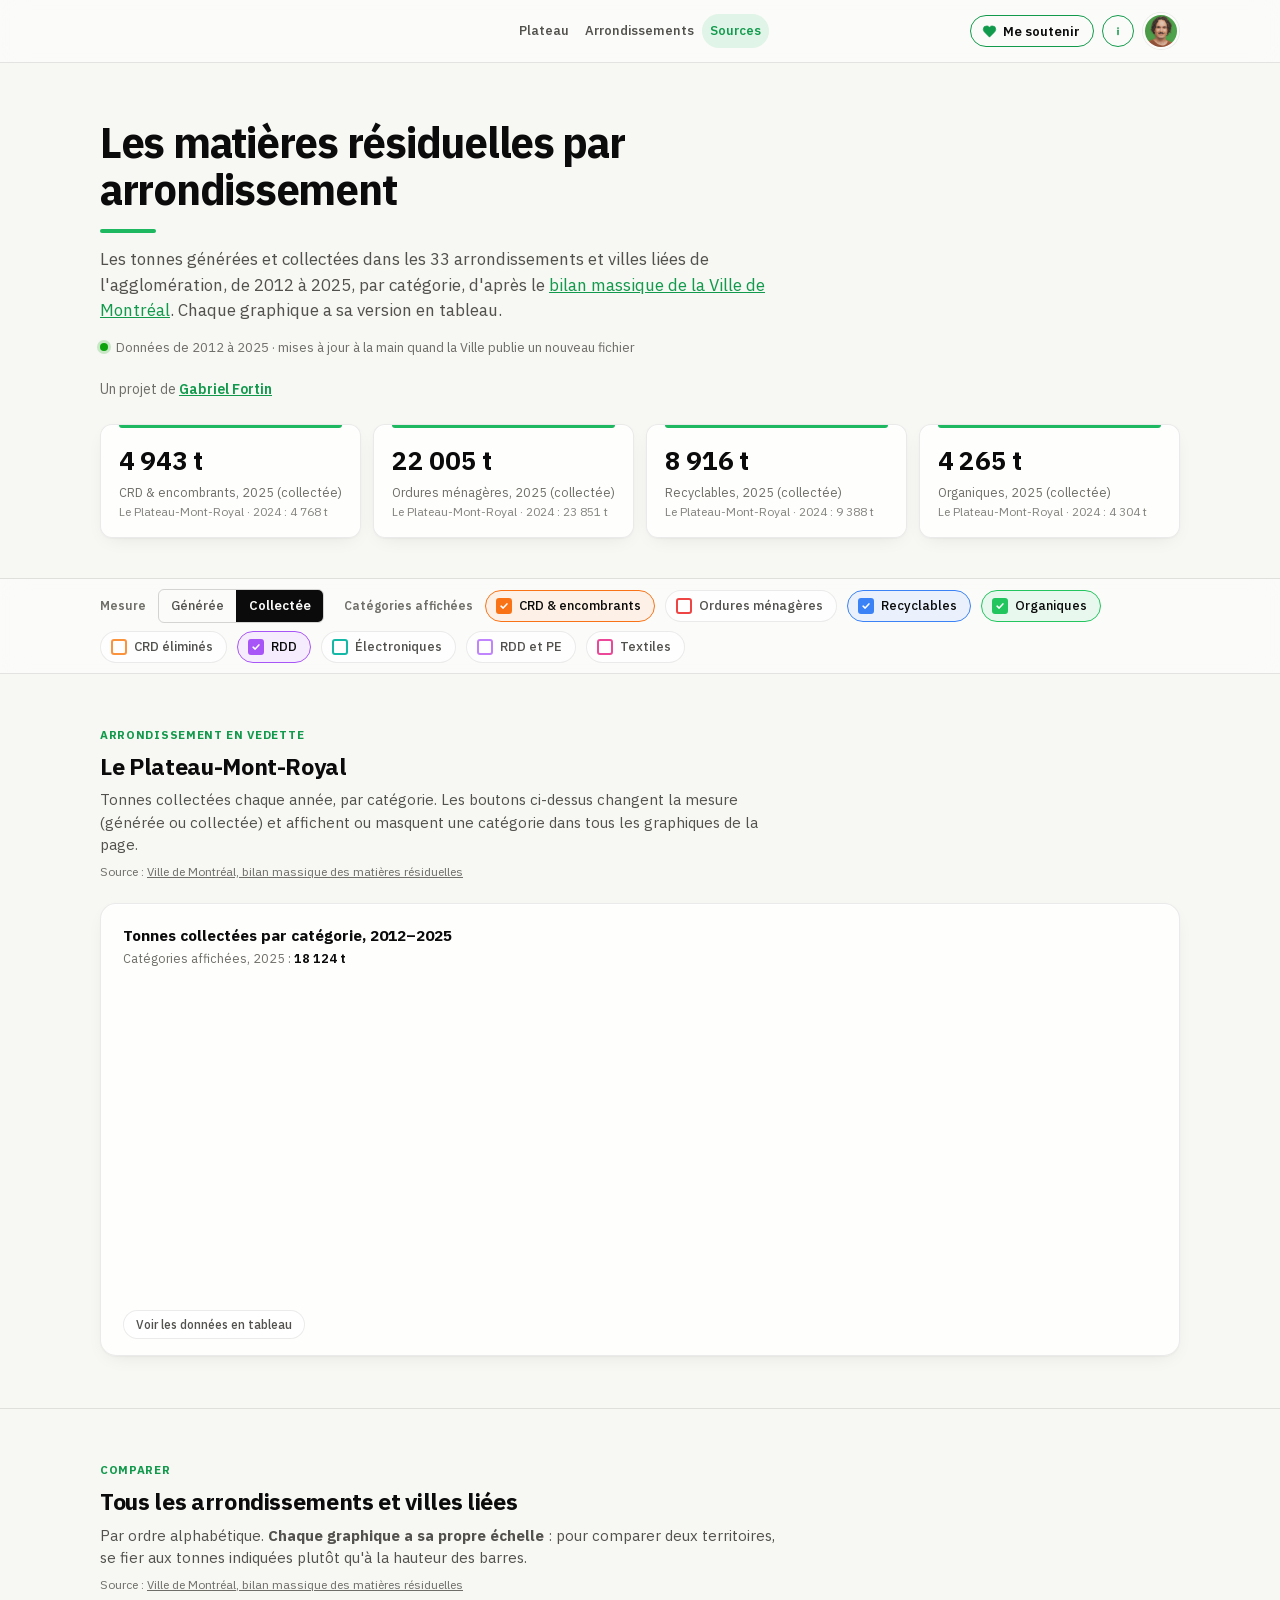
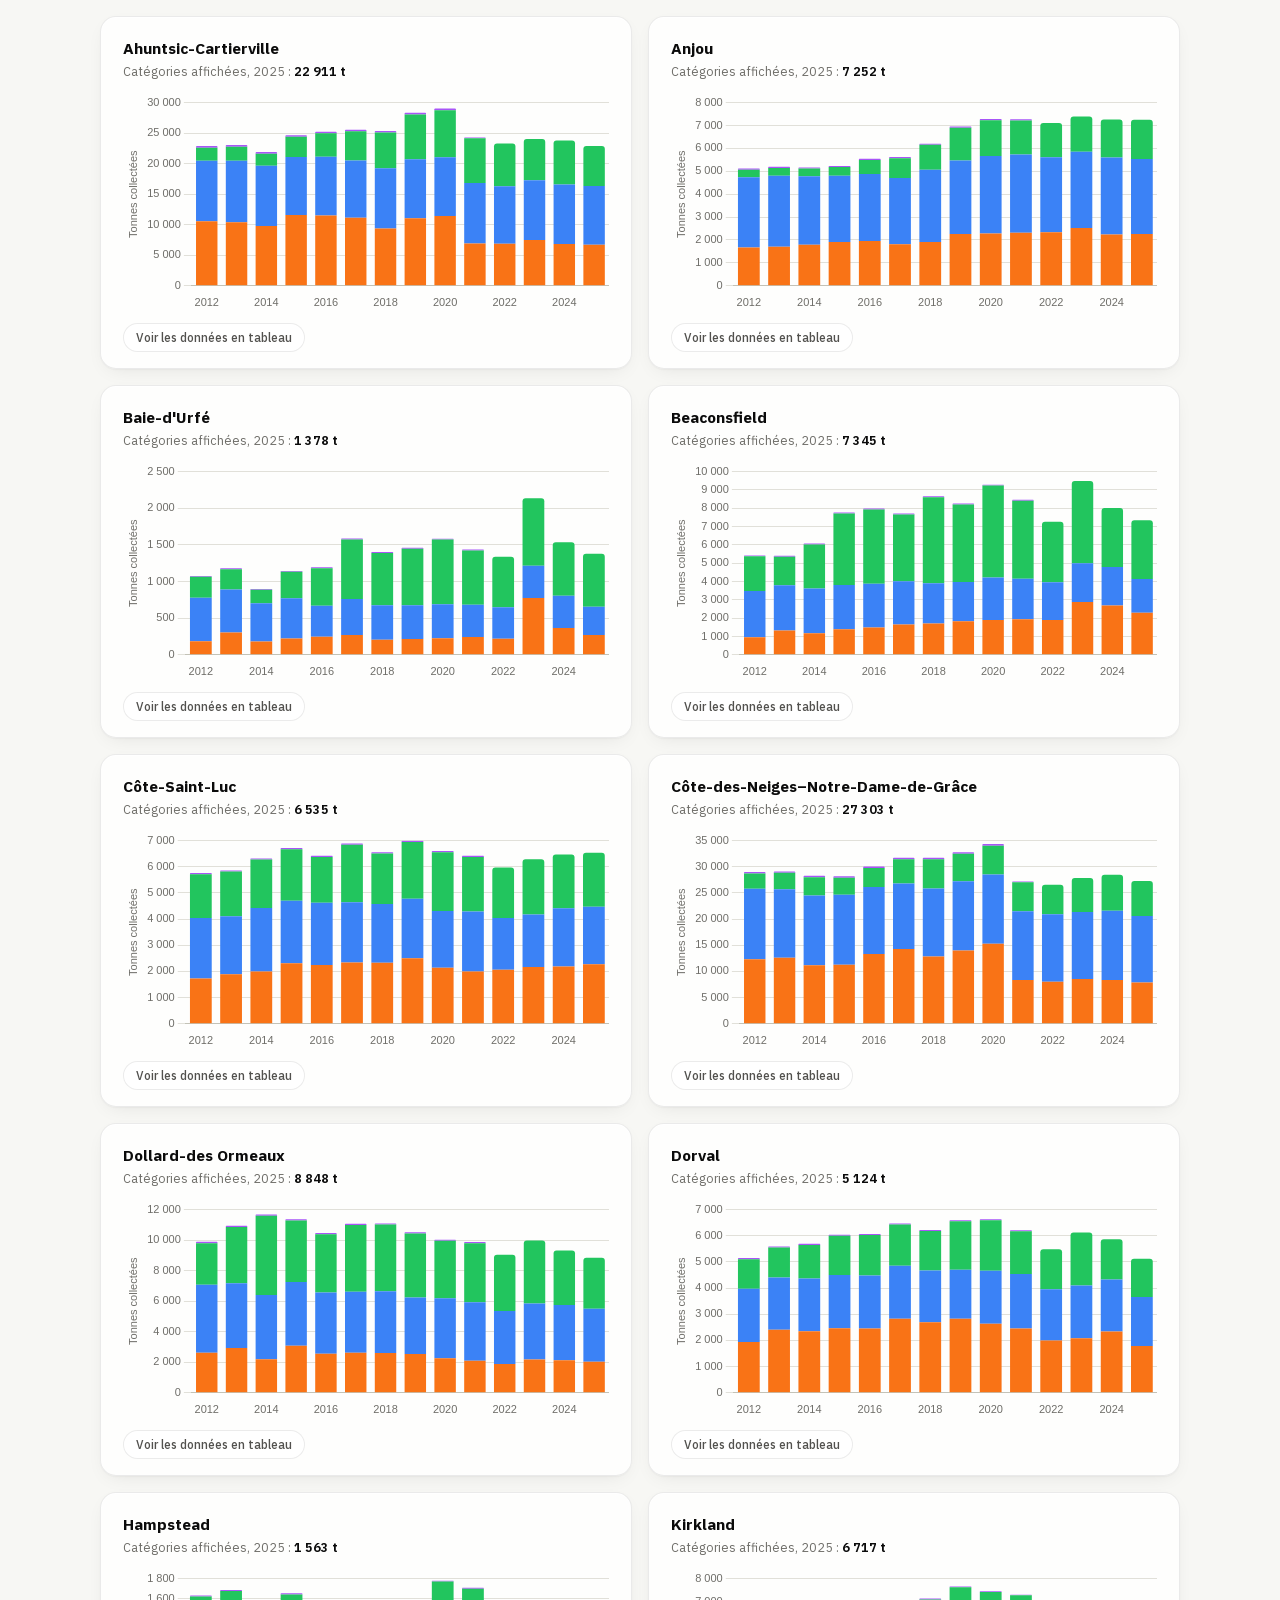
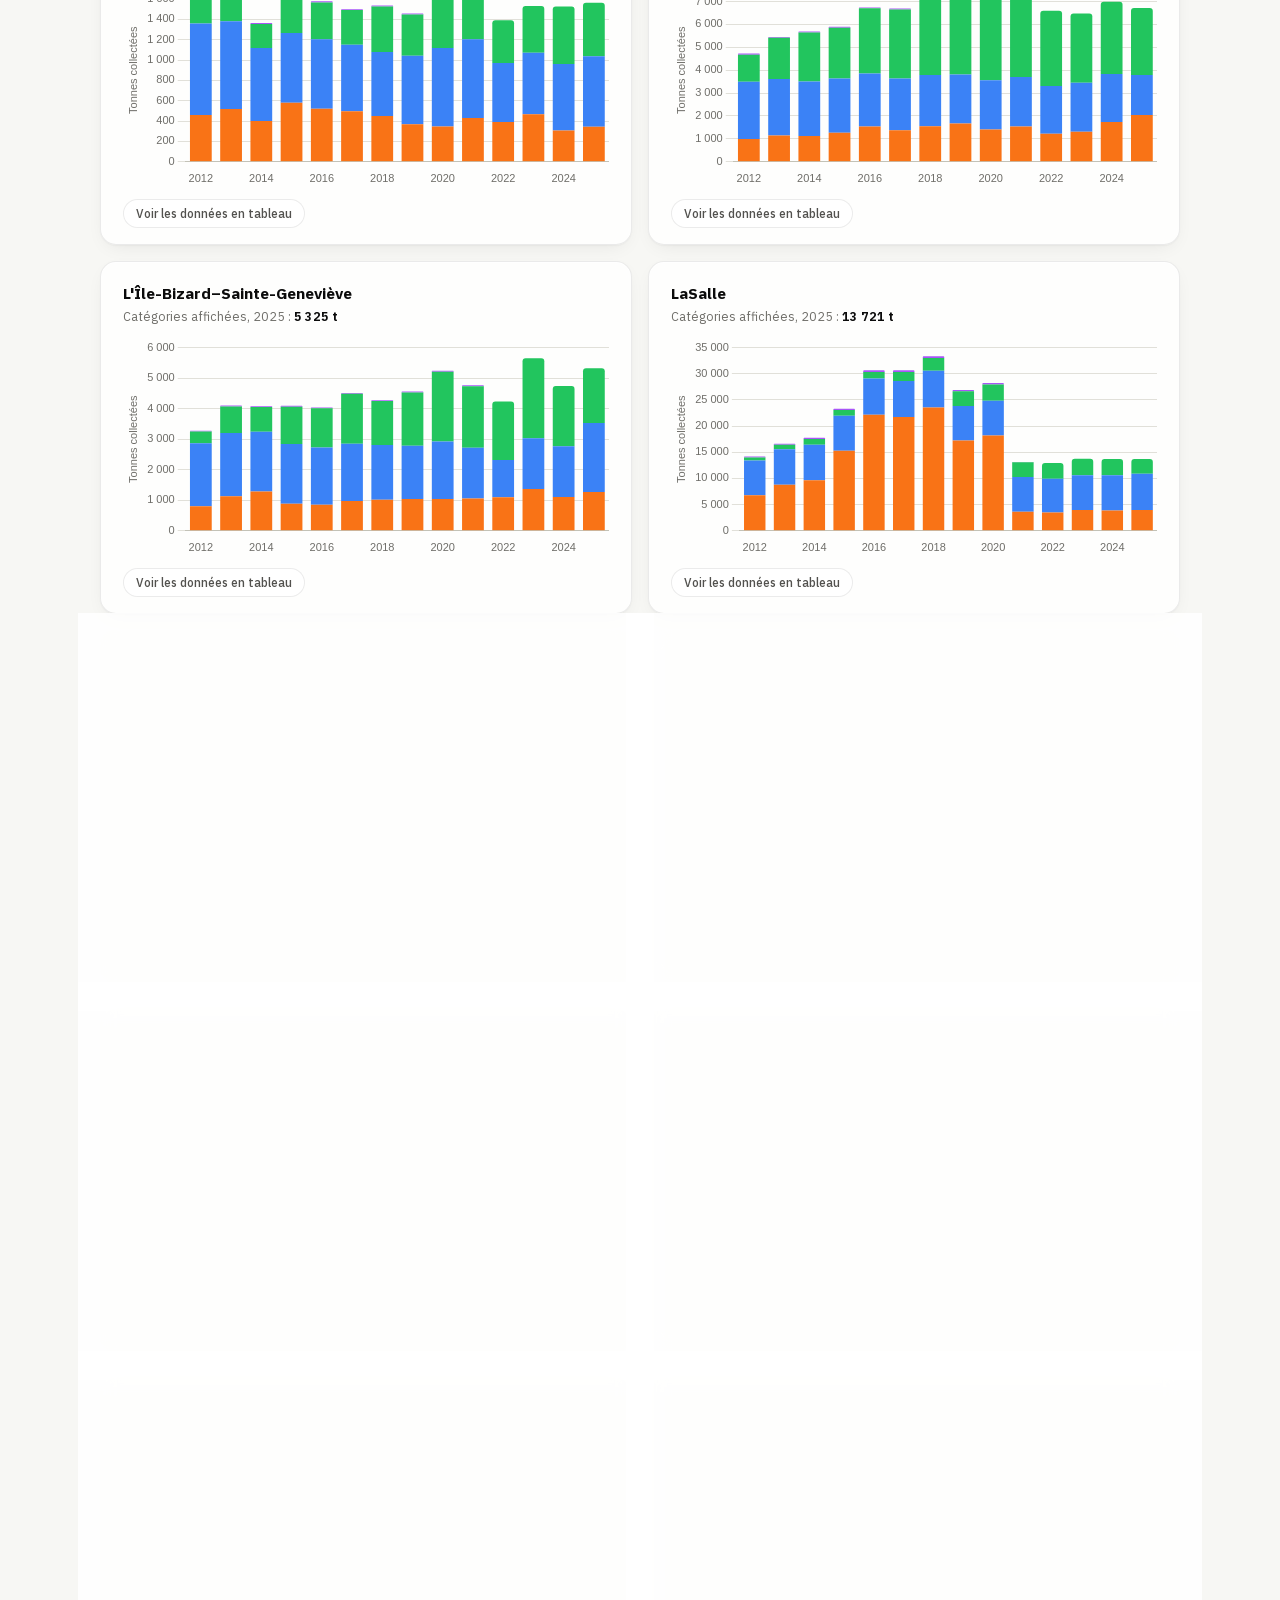
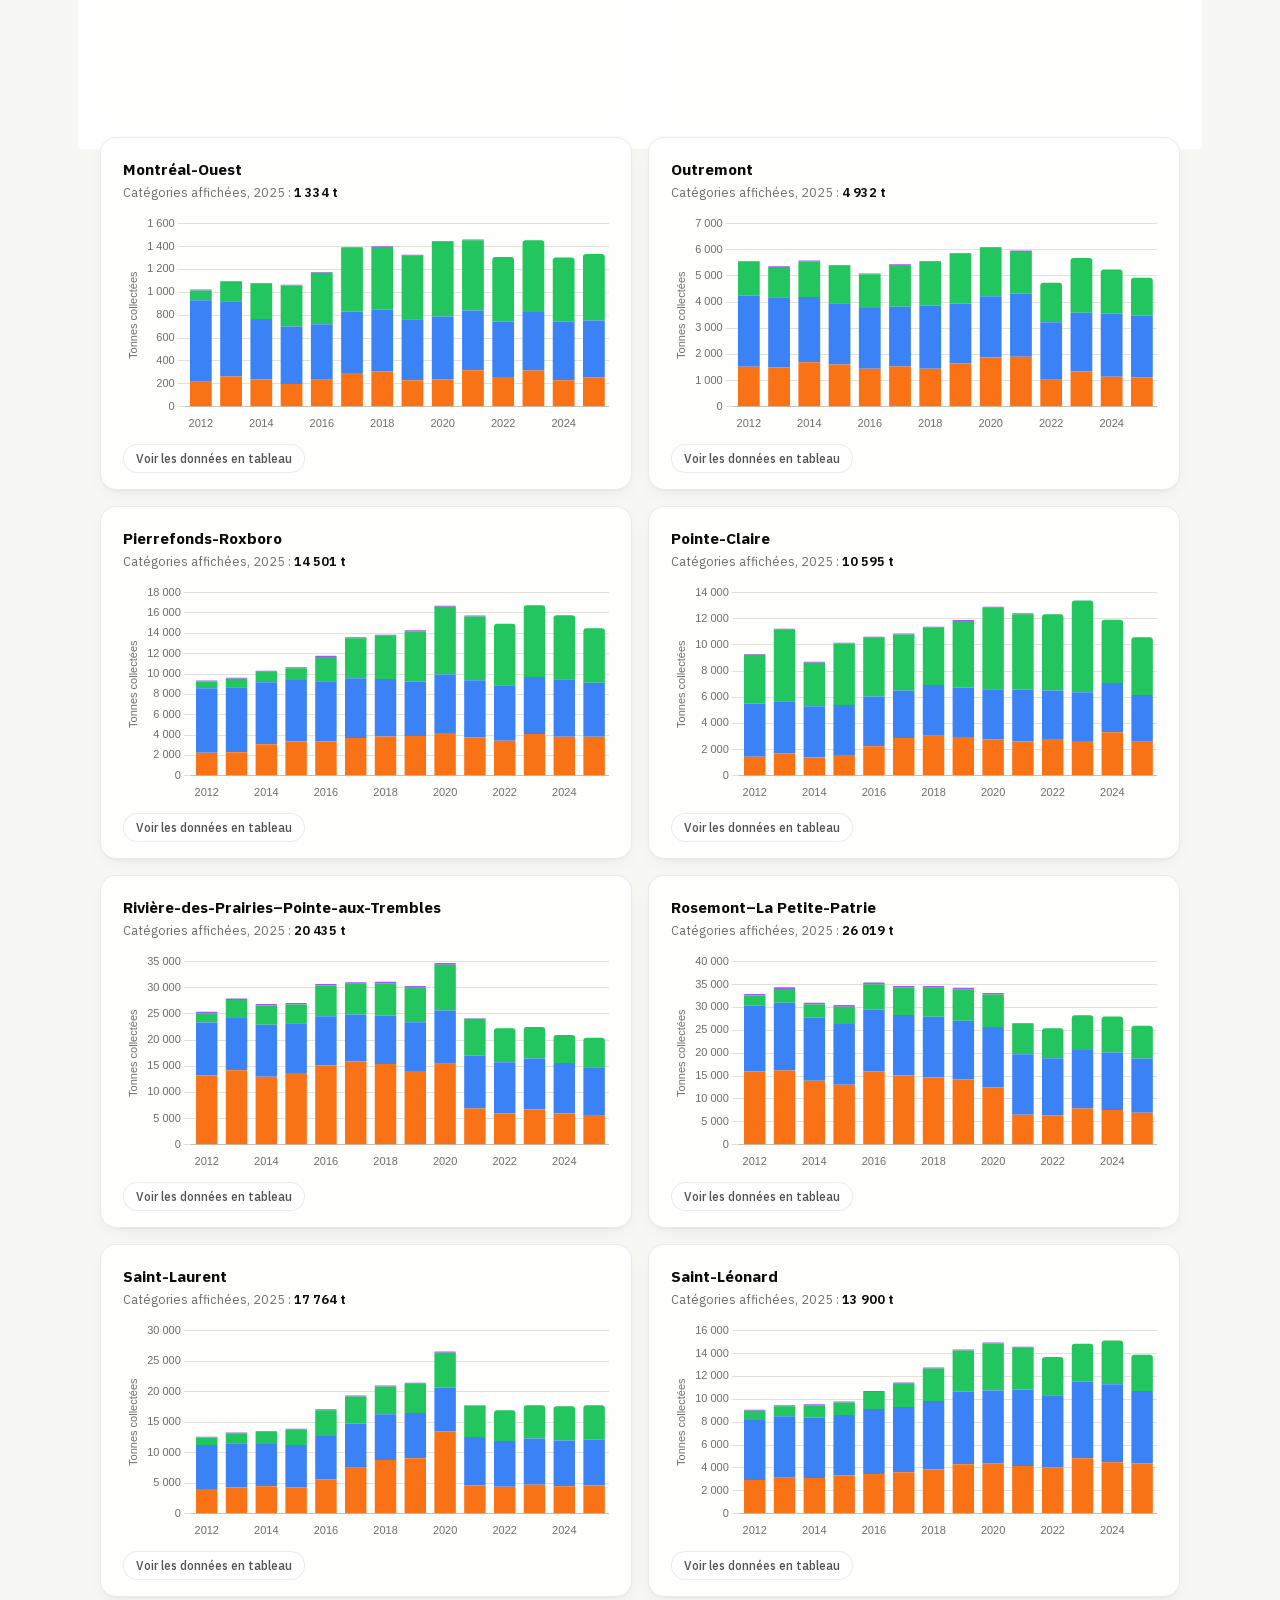
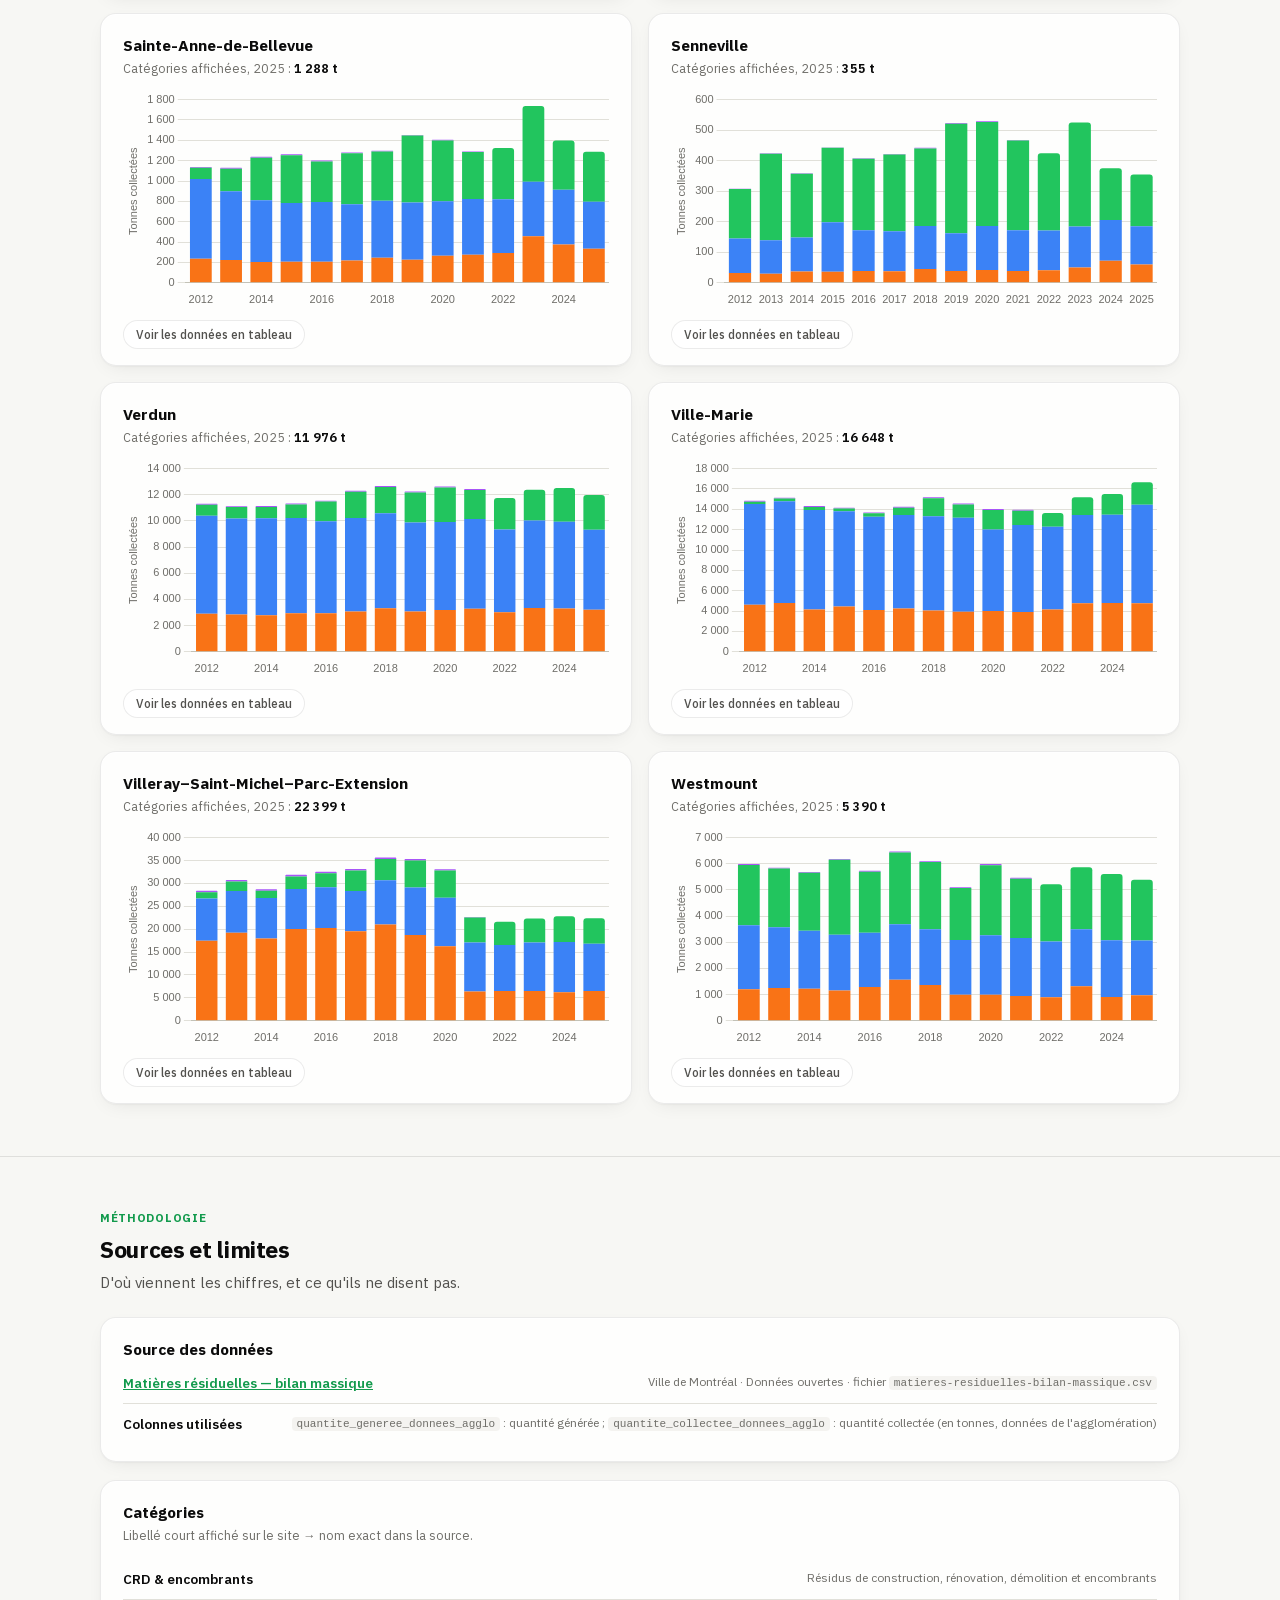
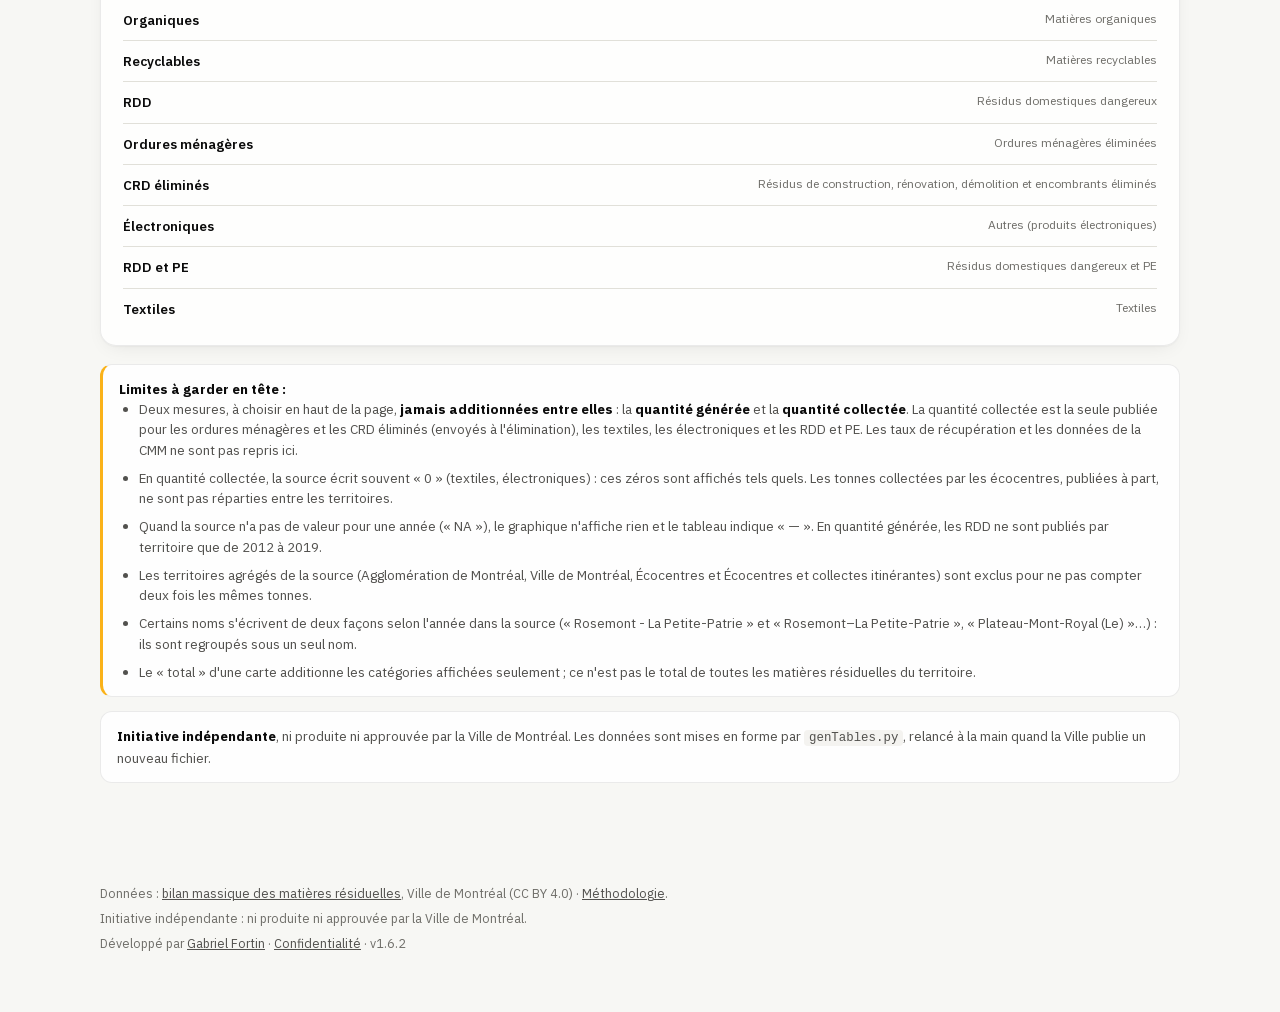
==== commit 874748bf: "Clics sur « Me soutenir » comptés dans GoatCounter, annoncés dans la page de confidentialité Co-Auth" ====
--- a/index.html
+++ b/index.html
@@ -36,11 +36,11 @@
 <link rel="icon" type="image/svg+xml" href="favicon.svg" />
 <link rel="icon" type="image/png" href="favicon.png" />
 <link rel="apple-touch-icon" href="apple-touch-icon.png" />
-<link rel="stylesheet" href="css/style-d.css?v=1.6.1" />
-<link rel="stylesheet" href="css/style.css?v=1.6.1" />
-<link rel="stylesheet" href="css/chargement.css?v=1.6.1" />
-<link rel="stylesheet" href="css/chargement-bac.css?v=1.6.1" />
-<link rel="stylesheet" href="css/hybride.css?v=1.6.1" />
+<link rel="stylesheet" href="css/style-d.css?v=1.6.2" />
+<link rel="stylesheet" href="css/style.css?v=1.6.2" />
+<link rel="stylesheet" href="css/chargement.css?v=1.6.2" />
+<link rel="stylesheet" href="css/chargement-bac.css?v=1.6.2" />
+<link rel="stylesheet" href="css/hybride.css?v=1.6.2" />
 <script>window.goatcounter = {path: function(p) { return location.host + p }}</script>
 <script data-goatcounter="https://gabfortin.goatcounter.com/count" async src="//gc.zgo.at/count.js"></script>
 </head>
@@ -59,7 +59,7 @@
       <button type="button" class="gf-info-btn" id="gfInfoBtn" aria-label="À propos de ce site" aria-haspopup="dialog" aria-controls="gfInfoOverlay" title="À propos">
         <svg viewBox="0 0 24 24" fill="none" aria-hidden="true"><circle cx="12" cy="7.6" r="1.4" fill="currentColor"/><path d="M12 11v6.2" stroke="currentColor" stroke-width="2.3" stroke-linecap="round"/></svg>
       </button>
-      <script src="js/don.js?v=1.6.1"></script>
+      <script src="js/don.js?v=1.6.2"></script>
       <a class="topbar-profile" href="https://gabfortin.com" target="_blank" rel="noopener" title="gabfortin.com">
         <span class="topbar-profile-name">gabfortin.com</span>
         <img src="img/gabriel-fortin.jpg" alt="Gabriel Fortin" width="32" height="32">
@@ -67,7 +67,7 @@
     </div>
   </div>
 </header>
-<script src="js/titre-barre.js?v=1.6.1"></script>
+<script src="js/titre-barre.js?v=1.6.2"></script>
 
 <main id="principal">
 
@@ -202,14 +202,14 @@
   <div class="wrap">
     <p>Données : <a href="https://donnees.montreal.ca/dataset/matieres-residuelles-bilan-massique" target="_blank" rel="noopener">bilan massique des matières résiduelles</a>, Ville de Montréal (CC BY 4.0) · <a href="#methodologie">Méthodologie</a>.</p>
     <p>Initiative indépendante : ni produite ni approuvée par la Ville de Montréal.</p>
-    <p>Développé par <a href="https://gabfortin.com" target="_blank" rel="noopener">Gabriel Fortin</a> · <a href="confidentialite.html">Confidentialité</a> · v<span data-version>1.6.1</span></p>
+    <p>Développé par <a href="https://gabfortin.com" target="_blank" rel="noopener">Gabriel Fortin</a> · <a href="confidentialite.html">Confidentialité</a> · v<span data-version>1.6.2</span></p>
   </div>
 </footer>
 
-<script src="vendor/chartjs/chart.umd.min.js?v=1.6.1"></script>
-<script src="js/style-d.js?v=1.6.1"></script>
-<script src="js/chargement.js?v=1.6.1"></script>
-<script src="js/main.js?v=1.6.1"></script>
-<script src="js/apropos.js?v=1.6.1"></script>
+<script src="vendor/chartjs/chart.umd.min.js?v=1.6.2"></script>
+<script src="js/style-d.js?v=1.6.2"></script>
+<script src="js/chargement.js?v=1.6.2"></script>
+<script src="js/main.js?v=1.6.2"></script>
+<script src="js/apropos.js?v=1.6.2"></script>
 </body>
 </html>
